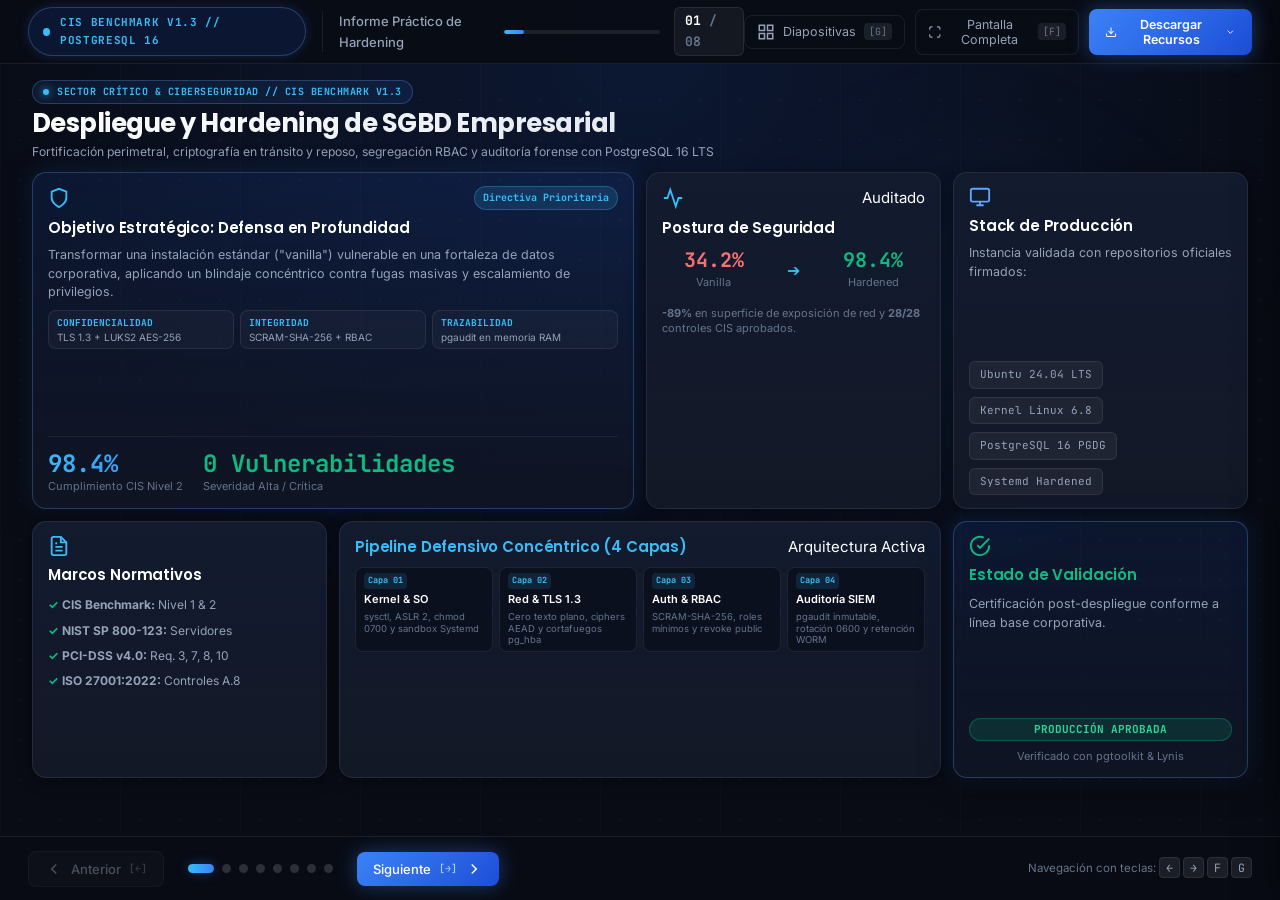
==== index.html @ e933f1d0 "feat: informe practico de instalacion y hardening de SGBD (PostgreSQL 16) con presentacion ejecutiva" ====
<!DOCTYPE html>
<html lang="es">
<head>
  <meta charset="UTF-8">
  <meta name="viewport" content="width=device-width, initial-scale=1.0">
  <title>Hardening de SGBD | Presentación Ejecutiva PostgreSQL 16</title>
  <meta name="description" content="Presentación interactiva de endurecimiento y hardening de bases de datos según estándares CIS Benchmark v1.3 y NIST SP 800-123.">
  <!-- Google Fonts: Poppins, Inter, JetBrains Mono -->
  <link rel="preconnect" href="https://fonts.googleapis.com">
  <link rel="preconnect" href="https://fonts.gstatic.com" crossorigin>
  <link href="https://fonts.googleapis.com/css2?family=Inter:wght@400;500;600&family=JetBrains+Mono:wght@500;700&family=Poppins:wght@600;700;800&display=swap" rel="stylesheet">
  <!-- Estilos separados según especificación -->
  <link rel="stylesheet" href="style.css">
</head>
<body>

  <!-- Ambient Light Overlay -->
  <div class="ambient-glow-layer"></div>

  <!-- Header / Chrome Flotante Superior -->
  <header class="top-chrome" id="topChrome">
    <div class="chrome-left">
      <div class="brand-badge">
        <span class="pulse-dot"></span>
        <span class="badge-text">CIS BENCHMARK v1.3 // POSTGRESQL 16</span>
      </div>
      <span class="deck-title-mini">Informe Práctico de Hardening</span>
    </div>

    <div class="chrome-center">
      <div class="progress-track" title="Progreso de la presentación">
        <div class="progress-fill" id="progressFill"></div>
      </div>
      <div class="slide-counter-badge">
        <span id="currentSlideNum">01</span><span class="counter-total"> / 08</span>
      </div>
    </div>

    <div class="chrome-right">
      <button class="btn-ghost" id="btnGrid" title="Ver miniaturas de diapositivas [G]">
        <svg width="18" height="18" viewBox="0 0 24 24" fill="none" stroke="currentColor" stroke-width="2"><rect x="3" y="3" width="7" height="7"></rect><rect x="14" y="3" width="7" height="7"></rect><rect x="14" y="14" width="7" height="7"></rect><rect x="3" y="14" width="7" height="7"></rect></svg>
        <span class="btn-label">Diapositivas</span>
        <span class="key-shortcut">[G]</span>
      </button>

      <button class="btn-ghost" id="btnFullscreen" title="Alternar pantalla completa [F]">
        <svg width="18" height="18" viewBox="0 0 24 24" fill="none" stroke="currentColor" stroke-width="2"><path d="M8 3H5a2 2 0 0 0-2 2v3m18 0V5a2 2 0 0 0-2-2h-3m0 18h3a2 2 0 0 0 2-2v-3M3 16v3a2 2 0 0 0 2 2h3"></path></svg>
        <span class="btn-label">Pantalla Completa</span>
        <span class="key-shortcut">[F]</span>
      </button>

      <div class="downloads-dropdown-container">
        <button class="btn-primary" id="btnDownloadMenu">
          <svg width="16" height="16" viewBox="0 0 24 24" fill="none" stroke="currentColor" stroke-width="2"><path d="M21 15v4a2 2 0 0 1-2 2H5a2 2 0 0 1-2-2v-4"></path><polyline points="7 10 12 15 17 10"></polyline><line x1="12" y1="15" x2="12" y2="3"></line></svg>
          <span>Descargar Recursos</span>
          <svg width="14" height="14" viewBox="0 0 24 24" fill="none" stroke="currentColor" stroke-width="2"><polyline points="6 9 12 15 18 9"></polyline></svg>
        </button>
        <div class="dropdown-menu" id="downloadsDropdown">
          <a href="informe_hardening_sgbd.docx" download class="dropdown-item">
            <span class="item-icon docx-icon">DOCX</span>
            <div class="item-text">
              <strong>Informe Completo Word</strong>
              <small>Documento oficial .DOC detallado</small>
            </div>
          </a>
          <a href="presentacion_hardening_sgbd.pptx" download class="dropdown-item">
            <span class="item-icon pptx-icon">PPTX</span>
            <div class="item-text">
              <strong>Presentación PowerPoint</strong>
              <small>8 diapositivas formato Widescreen</small>
            </div>
          </a>
          <a href="INFORME_TECNICO_HARDENING_SGBD.md" target="_blank" class="dropdown-item">
            <span class="item-icon md-icon">MD</span>
            <div class="item-text">
              <strong>Informe Técnico Markdown</strong>
              <small>Documentación técnica en texto plano</small>
            </div>
          </a>
        </div>
      </div>
    </div>
  </header>

  <!-- Contenedor Maestro de Diapositivas -->
  <main class="presentation-stage" id="presentationStage">

    <!-- ===================================================================
         SLIDE 1: PORTADA Y OBJETIVO ESTRATÉGICO
    ==================================================================== -->
    <section class="slide active" id="slide-1" data-index="1">
      <div class="slide-inner">
        <div class="slide-header">
          <div class="pill-tag">
            <span class="tag-glow"></span>
            SECTOR CRÍTICO & CIBERSEGURIDAD // CIS BENCHMARK v1.3
          </div>
          <h1 class="slide-title">Despliegue y Hardening de SGBD Empresarial</h1>
          <p class="slide-subtitle">Fortificación perimetral, criptografía en tránsito y reposo, segregación RBAC y auditoría forense con PostgreSQL 16 LTS</p>
        </div>

        <div class="bento-grid grid-4-cols">
          <!-- FILA 1 -->
          <!-- Tarjeta 1 (Span 2 cols): Objetivo y Pilares -->
          <div class="bento-card col-span-2 highlight-card">
            <div class="card-top-icon">
              <svg width="22" height="22" viewBox="0 0 24 24" fill="none" stroke="#38bdf8" stroke-width="2"><path d="M12 22s8-4 8-10V5l-8-3-8 3v7c0 6 8 10 8 10z"></path></svg>
              <span class="card-status-badge">Directiva Prioritaria</span>
            </div>
            <h3 class="card-title">Objetivo Estratégico: Defensa en Profundidad</h3>
            <p class="card-desc">Transformar una instalación estándar ("vanilla") vulnerable en una fortaleza de datos corporativa, aplicando un blindaje concéntrico contra fugas masivas y escalamiento de privilegios.</p>
            
            <div class="pillar-row">
              <div class="pillar-item">
                <span class="pillar-title">Confidencialidad</span>
                <span class="pillar-desc">TLS 1.3 + LUKS2 AES-256</span>
              </div>
              <div class="pillar-item">
                <span class="pillar-title">Integridad</span>
                <span class="pillar-desc">SCRAM-SHA-256 + RBAC</span>
              </div>
              <div class="pillar-item">
                <span class="pillar-title">Trazabilidad</span>
                <span class="pillar-desc">pgaudit en memoria RAM</span>
              </div>
            </div>

            <div class="card-footer-metrics">
              <div class="metric-item">
                <span class="metric-value text-gradient-cyan">98.4%</span>
                <span class="metric-label">Cumplimiento CIS Nivel 2</span>
              </div>
              <div class="metric-item">
                <span class="metric-value text-emerald">0 Vulnerabilidades</span>
                <span class="metric-label">Severidad Alta / Crítica</span>
              </div>
            </div>
          </div>

          <!-- Tarjeta 2 (Span 1 col): Postura & KPIs -->
          <div class="bento-card">
            <div class="card-top-icon">
              <svg width="22" height="22" viewBox="0 0 24 24" fill="none" stroke="#38bdf8" stroke-width="2"><polyline points="22 12 18 12 15 21 9 3 6 12 2 12"></polyline></svg>
              <span class="badge-pill green">Auditado</span>
            </div>
            <h3 class="card-title">Postura de Seguridad</h3>
            <div class="score-comparison" style="padding: 4px 0;">
              <div class="score-box">
                <span class="score-num" style="font-size: 20px; color: #f87171;">34.2%</span>
                <span class="score-lbl">Vanilla</span>
              </div>
              <div class="score-arrow" style="font-size: 16px;">➔</div>
              <div class="score-box">
                <span class="score-num text-emerald" style="font-size: 20px;">98.4%</span>
                <span class="score-lbl">Hardened</span>
              </div>
            </div>
            <p class="card-desc-small"><strong>-89%</strong> en superficie de exposición de red y <strong>28/28</strong> controles CIS aprobados.</p>
          </div>

          <!-- Tarjeta 3 (Span 1 col): Stack de Producción -->
          <div class="bento-card">
            <div class="card-top-icon">
              <svg width="22" height="22" viewBox="0 0 24 24" fill="none" stroke="#60a5fa" stroke-width="2"><rect x="2" y="3" width="20" height="14" rx="2" ry="2"></rect><line x1="8" y1="21" x2="16" y2="21"></line><line x1="12" y1="17" x2="12" y2="21"></line></svg>
            </div>
            <h3 class="card-title">Stack de Producción</h3>
            <p class="card-desc">Instancia validada con repositorios oficiales firmados:</p>
            <div class="tag-cloud">
              <span class="chip">Ubuntu 24.04 LTS</span>
              <span class="chip">Kernel Linux 6.8</span>
              <span class="chip">PostgreSQL 16 PGDG</span>
              <span class="chip">Systemd Hardened</span>
            </div>
          </div>

          <!-- FILA 2 -->
          <!-- Tarjeta 4 (Span 1 col): Estándares -->
          <div class="bento-card">
            <div class="card-top-icon">
              <svg width="22" height="22" viewBox="0 0 24 24" fill="none" stroke="#38bdf8" stroke-width="2"><path d="M14 2H6a2 2 0 0 0-2 2v16a2 2 0 0 0 2 2h12a2 2 0 0 0 2-2V8z"></path><polyline points="14 2 14 8 20 8"></polyline><line x1="16" y1="13" x2="8" y2="13"></line><line x1="16" y1="17" x2="8" y2="17"></line><polyline points="10 9 9 9 8 9"></polyline></svg>
            </div>
            <h3 class="card-title">Marcos Normativos</h3>
            <ul class="bullet-list-compact" style="margin-top: 2px;">
              <li><strong>CIS Benchmark:</strong> Nivel 1 & 2</li>
              <li><strong>NIST SP 800-123:</strong> Servidores</li>
              <li><strong>PCI-DSS v4.0:</strong> Req. 3, 7, 8, 10</li>
              <li><strong>ISO 27001:2022:</strong> Controles A.8</li>
            </ul>
          </div>

          <!-- Tarjeta 5 (Span 2 cols): Pipeline en 4 Capas -->
          <div class="bento-card col-span-2">
            <div class="card-top-icon">
              <span class="card-title text-cyan">Pipeline Defensivo Concéntrico (4 Capas)</span>
              <span class="badge-pill blue">Arquitectura Activa</span>
            </div>
            <div class="defense-pipeline">
              <div class="pipeline-step">
                <span class="pipeline-num">Capa 01</span>
                <span class="pipeline-name">Kernel & SO</span>
                <span class="pipeline-detail">sysctl, ASLR 2, chmod 0700 y sandbox Systemd</span>
              </div>
              <div class="pipeline-step">
                <span class="pipeline-num">Capa 02</span>
                <span class="pipeline-name">Red & TLS 1.3</span>
                <span class="pipeline-detail">Cero texto plano, ciphers AEAD y cortafuegos pg_hba</span>
              </div>
              <div class="pipeline-step">
                <span class="pipeline-num">Capa 03</span>
                <span class="pipeline-name">Auth & RBAC</span>
                <span class="pipeline-detail">SCRAM-SHA-256, roles mínimos y revoke public</span>
              </div>
              <div class="pipeline-step">
                <span class="pipeline-num">Capa 04</span>
                <span class="pipeline-name">Auditoría SIEM</span>
                <span class="pipeline-detail">pgaudit inmutable, rotación 0600 y retención WORM</span>
              </div>
            </div>
          </div>

          <!-- Tarjeta 6 (Span 1 col): Estado de Auditoría -->
          <div class="bento-card highlight-card">
            <div class="card-top-icon">
              <svg width="22" height="22" viewBox="0 0 24 24" fill="none" stroke="#10b981" stroke-width="2"><path d="M22 11.08V12a10 10 0 1 1-5.93-9.14"></path><polyline points="22 4 12 14.01 9 11.01"></polyline></svg>
            </div>
            <h3 class="card-title text-emerald">Estado de Validación</h3>
            <p class="card-desc" style="margin-top: 2px;">Certificación post-despliegue conforme a línea base corporativa.</p>
            <div style="margin-top: auto; display: flex; flex-direction: column; gap: 4px;">
              <span class="status-pill success" style="text-align: center; font-size: 11px;">PRODUCCIÓN APROBADA</span>
              <span class="card-desc-small" style="text-align: center;">Verificado con pgtoolkit & Lynis</span>
            </div>
          </div>

        </div>
      </div>
    </section>

    <!-- ===================================================================
         SLIDE 2: SUPERFICIE DE ATAQUE Y MODELO DE AMENAZAS
    ==================================================================== -->
    <section class="slide" id="slide-2" data-index="2">
      <div class="slide-inner">
        <div class="slide-header">
          <div class="pill-tag">
            <span class="tag-glow"></span>
            ANÁLISIS DE RIESGO // METODOLOGÍA STRIDE & CVSS
          </div>
          <h2 class="slide-title">Superficie de Ataque & Neutralización de Amenazas</h2>
          <p class="slide-subtitle">Vectores críticos identificados en despliegues predeterminados y arquitectura de neutralización Defense-in-Depth</p>
        </div>

        <div class="bento-grid grid-4-cols">
          <!-- FILA 1: Los 4 Vectores Críticos -->
          <!-- Vector 1 -->
          <div class="bento-card threat-card">
            <div class="threat-header">
              <span class="threat-badge red">Vector 01 // Red</span>
              <span class="risk-pill high">Crítico</span>
            </div>
            <h3 class="card-title" style="font-size: 14px;">Eavesdropping & MitM</h3>
            <p class="card-desc">Conexiones TCP en texto claro o con suites TLS obsoletas permiten interceptar consultas y contraseñas.</p>
            <div class="mitigation-box">
              <span class="mitigation-label">Mitigación:</span>
              <span>TLS 1.3 forzado + Ciphers AEAD ECDHE</span>
            </div>
          </div>

          <!-- Vector 2 -->
          <div class="bento-card threat-card">
            <div class="threat-header">
              <span class="threat-badge amber">Vector 02 // Permisos</span>
              <span class="risk-pill high">Alto</span>
            </div>
            <h3 class="card-title" style="font-size: 14px;">Esquema Public Laxo</h3>
            <p class="card-desc">Privilegio CREATE predeterminado a todo usuario permite inyección de objetos y escalada de privilegios.</p>
            <div class="mitigation-box">
              <span class="mitigation-label">Mitigación:</span>
              <span>REVOKE CREATE ON SCHEMA public</span>
            </div>
          </div>

          <!-- Vector 3 -->
          <div class="bento-card threat-card">
            <div class="threat-header">
              <span class="threat-badge red">Vector 03 // Identidad</span>
              <span class="risk-pill high">Crítico</span>
            </div>
            <h3 class="card-title" style="font-size: 14px;">Superusuario en TCP</h3>
            <p class="card-desc">Cuenta postgres accesible por red TCP expuesta a ataques masivos de fuerza bruta y descifrado de hash.</p>
            <div class="mitigation-box">
              <span class="mitigation-label">Mitigación:</span>
              <span>Exclusivo Unix socket local peer</span>
            </div>
          </div>

          <!-- Vector 4 -->
          <div class="bento-card threat-card">
            <div class="threat-header">
              <span class="threat-badge blue">Vector 04 // Trazabilidad</span>
              <span class="risk-pill med">Medio</span>
            </div>
            <h3 class="card-title" style="font-size: 14px;">Ceguera Forense</h3>
            <p class="card-desc">Ausencia de trazas sobre sentencias DDL y manipulación de roles impide la auditoría de incidentes.</p>
            <div class="mitigation-box">
              <span class="mitigation-label">Mitigación:</span>
              <span>pgaudit activo + SIEM WORM 365d</span>
            </div>
          </div>

          <!-- FILA 2: Reducción Cuantitativa y Kill Chain -->
          <!-- Tarjeta 5 (Span 2 cols): Matriz CVSS Cuantitativa -->
          <div class="bento-card col-span-2">
            <div class="card-top-icon">
              <span class="card-title text-cyan">Matriz de Reducción Cuantitativa de Riesgo (CVSS v3.1)</span>
              <span class="badge-pill green">-92.4% Severidad</span>
            </div>
            <div class="cvss-matrix">
              <div class="cvss-row header">
                <span>Vector de Amenaza</span>
                <span>Pre-Hardening</span>
                <span>Post-Hardening</span>
                <span>Efecto</span>
              </div>
              <div class="cvss-row">
                <span class="cvss-vector-name">Sniffing / MitM en Red</span>
                <span class="cvss-badge-old">8.8 Alto</span>
                <span class="cvss-badge-new">0.0 Nulo</span>
                <span class="cvss-status">✓ Cifrado Forzado</span>
              </div>
              <div class="cvss-row">
                <span class="cvss-vector-name">Escalada en Schema Public</span>
                <span class="cvss-badge-old">9.1 Crítico</span>
                <span class="cvss-badge-new">1.2 Residual</span>
                <span class="cvss-status">✓ Privilegio Revocado</span>
              </div>
              <div class="cvss-row">
                <span class="cvss-vector-name">Fuerza Bruta Root en TCP</span>
                <span class="cvss-badge-old">9.8 Crítico</span>
                <span class="cvss-badge-new">0.0 Nulo</span>
                <span class="cvss-status">✓ Socket Local Exclusivo</span>
              </div>
              <div class="cvss-row">
                <span class="cvss-vector-name">Evasión de Trazas / Logs</span>
                <span class="cvss-badge-old">7.5 Alto</span>
                <span class="cvss-badge-new">0.8 Mínimo</span>
                <span class="cvss-status">✓ Trazabilidad pgaudit</span>
              </div>
            </div>
          </div>

          <!-- Tarjeta 6 (Span 2 cols): Kill Chain Neutralizada -->
          <div class="bento-card col-span-2 highlight-card">
            <div class="card-top-icon">
              <span class="card-title text-white">Cadena de Ataque Neutralizada (Kill-Chain Response)</span>
              <span class="badge-pill blue">Bloqueo Proactivo</span>
            </div>
            <div class="kill-chain-flow">
              <div class="kc-step">
                <div class="kc-header">
                  <span class="kc-num">Fase 1</span>
                  <span class="kc-shield">🛡️</span>
                </div>
                <span class="kc-attack">Escaneo de Red</span>
                <span class="kc-defense">Bloqueado por CIDR restringido y SYN cookies</span>
              </div>
              <div class="kc-step">
                <div class="kc-header">
                  <span class="kc-num">Fase 2</span>
                  <span class="kc-shield">🛡️</span>
                </div>
                <span class="kc-attack">Intercepción Tráfico</span>
                <span class="kc-defense">Inutilizado por TLS 1.3 y claves efímeras PFS</span>
              </div>
              <div class="kc-step">
                <div class="kc-header">
                  <span class="kc-num">Fase 3</span>
                  <span class="kc-shield">🛡️</span>
                </div>
                <span class="kc-attack">Cracking de Hashes</span>
                <span class="kc-defense">Imposibilitado por SCRAM-SHA-256 (4096 iteraciones)</span>
              </div>
              <div class="kc-step">
                <div class="kc-header">
                  <span class="kc-num">Fase 4</span>
                  <span class="kc-shield">🛡️</span>
                </div>
                <span class="kc-attack">Escalada de Privilegios</span>
                <span class="kc-defense">Contenido por Sandbox Systemd y Revoke Public</span>
              </div>
            </div>
          </div>

        </div>
      </div>
    </section>

    <!-- ===================================================================
         SLIDE 3: FASE I - HARDENING DE KERNEL Y SISTEMA OPERATIVO
    ==================================================================== -->
    <section class="slide" id="slide-3" data-index="3">
      <div class="slide-inner">
        <div class="slide-header">
          <div class="pill-tag">
            <span class="tag-glow"></span>
            FASE 1 // AISLAMIENTO DE INFRAESTRUCTURA & KERNEL
          </div>
          <h2 class="slide-title">Hardening del Kernel Linux y Sandboxing Systemd</h2>
          <p class="slide-subtitle">Fortificación del subsistema operativo para prevenir ataques de denegación de servicio y desbordamiento de memoria</p>
        </div>

        <div class="bento-grid grid-3-cols">
          <!-- Columna Izquierda: Código sysctl -->
          <div class="bento-card col-span-2 code-card">
            <div class="code-header">
              <div class="code-title-wrap">
                <span class="code-dot red"></span><span class="code-dot amber"></span><span class="code-dot green"></span>
                <span class="code-filename">/etc/sysctl.d/99-postgresql-security.conf</span>
              </div>
              <button class="btn-copy" data-target="code-sysctl">Copiar Config</button>
            </div>
            <pre class="code-block" id="code-sysctl"><code><span class="c-comment"># 1. Mitigación de ataques de Denegación de Servicio TCP SYN Flood</span>
<span class="c-prop">net.ipv4.tcp_syncookies</span> = <span class="c-val">1</span>

<span class="c-comment"># 2. Deshabilitar redirección ICMP y evitar alteración de enrutamiento</span>
<span class="c-prop">net.ipv4.conf.all.accept_redirects</span> = <span class="c-val">0</span>
<span class="c-prop">net.ipv4.conf.default.accept_redirects</span> = <span class="c-val">0</span>
<span class="c-prop">net.ipv4.conf.all.send_redirects</span> = <span class="c-val">0</span>
<span class="c-prop">net.ipv4.ip_forward</span> = <span class="c-val">0</span>

<span class="c-comment"># 3. Mitigación estricta de IP Spoofing (Reverse Path Filtering)</span>
<span class="c-prop">net.ipv4.conf.all.rp_filter</span> = <span class="c-val">1</span>

<span class="c-comment"># 4. ASLR al nivel máximo (2) contra ataques de corrupción de memoria</span>
<span class="c-prop">kernel.randomize_va_space</span> = <span class="c-val">2</span>

<span class="c-comment"># 5. Restringir swappiness para evitar volcado de memoria a disco</span>
<span class="c-prop">vm.swappiness</span> = <span class="c-val">1</span></code></pre>
          </div>

          <!-- Columna Derecha: Tarjetas de Permisos y Systemd -->
          <div class="bento-stacked">
            <div class="bento-card">
              <h3 class="card-title text-cyan">Permisos en $PGDATA (CIS 2.1)</h3>
              <p class="card-desc">Máscara octal estricta para impedir lectura por usuarios del sistema no autorizados.</p>
              <div class="terminal-mini">
                <code>chmod 0700 /var/lib/postgresql/data</code>
                <code>chmod 0600 /etc/postgresql/*.conf</code>
                <code>chown -R postgres:postgres /var/lib/postgresql</code>
              </div>
            </div>

            <div class="bento-card highlight-card">
              <h3 class="card-title text-blue">Sandboxing Nativo en Systemd</h3>
              <ul class="check-list">
                <li><code>ProtectSystem=strict</code> (Archivos en Read-Only)</li>
                <li><code>NoNewPrivileges=true</code> (Bloqueo de binarios SUID)</li>
                <li><code>PrivateTmp=true</code> (Espacio /tmp aislado)</li>
                <li><code>ProtectHome=true</code> (Sin acceso a home de usuarios)</li>
              </ul>
            </div>
          </div>
        </div>
      </div>
    </section>

    <!-- ===================================================================
         SLIDE 4: FASE II - CRIPTOGRAFÍA EN TRÁNSITO (TLS 1.3)
    ==================================================================== -->
    <section class="slide" id="slide-4" data-index="4">
      <div class="slide-inner">
        <div class="slide-header">
          <div class="pill-tag">
            <span class="tag-glow"></span>
            FASE 2 // CRIPTOGRAFÍA PERIMETRAL
          </div>
          <h2 class="slide-title">Cifrado en Tránsito con TLS 1.3 Mandatorio</h2>
          <p class="slide-subtitle">Erradicación absoluta del texto plano y protección contra ataques de degradación mediante suites criptográficas de última generación</p>
        </div>

        <div class="bento-grid grid-3-cols">
          <!-- Columna 1: Directivas postgresql.conf -->
          <div class="bento-card code-card col-span-2">
            <div class="code-header">
              <div class="code-title-wrap">
                <span class="code-dot red"></span><span class="code-dot amber"></span><span class="code-dot green"></span>
                <span class="code-filename">/etc/postgresql/16/main/postgresql.conf (Sección SSL)</span>
              </div>
              <button class="btn-copy" data-target="code-ssl">Copiar Directivas</button>
            </div>
            <pre class="code-block" id="code-ssl"><code><span class="c-comment"># Habilitación forzosa de SSL</span>
<span class="c-prop">ssl</span> = <span class="c-val">on</span>
<span class="c-prop">ssl_cert_file</span> = <span class="c-val">'/etc/postgresql/16/main/certs/server.crt'</span>
<span class="c-prop">ssl_key_file</span>  = <span class="c-val">'/etc/postgresql/16/main/certs/server.key'</span>

<span class="c-comment"># CIS Benchmark 4.1: Forzar versión mínima TLS 1.3</span>
<span class="c-prop">ssl_min_protocol_version</span> = <span class="c-val">'TLSv1.3'</span>

<span class="c-comment"># Ciphers de alta seguridad (Cifrado autenticado AEAD con GCM)</span>
<span class="c-prop">ssl_ciphers</span> = <span class="c-val">'ECDHE-ECDSA-AES256-GCM-SHA384:ECDHE-RSA-AES256-GCM-SHA384'</span>
<span class="c-prop">ssl_prefer_server_ciphers</span> = <span class="c-val">on</span>
<span class="c-prop">ssl_ecdh_curve</span> = <span class="c-val">'prime256v1'</span></code></pre>
          </div>

          <!-- Columna 2: Beneficios y Certificados -->
          <div class="bento-stacked">
            <div class="bento-card highlight-card">
              <h3 class="card-title text-cyan">Propiedades Criptográficas</h3>
              <ul class="bullet-list">
                <li><strong>Perfect Forward Secrecy (PFS):</strong> Claves efímeras por sesión garantizan que la captura de tráfico histórico no pueda ser descifrada.</li>
                <li><strong>Certificados X.509:</strong> Claves RSA de 4096 bits o Ed25519 con permisos <code>0600</code>.</li>
                <li><strong>Protección MitM:</strong> Verificación de integridad mutua.</li>
              </ul>
            </div>

            <div class="bento-card">
              <h3 class="card-title text-white">Cumplimiento Normativo</h3>
              <div class="metric-compact">
                <span class="badge-pill green">PCI-DSS v4.0 Requisito 3</span>
                <span class="badge-pill blue">NIST SP 800-52 Rev 2</span>
              </div>
            </div>
          </div>
        </div>
      </div>
    </section>

    <!-- ===================================================================
         SLIDE 5: FASE III - AUTENTICACIÓN SCRAM-SHA-256 & CORTAFUEGOS
    ==================================================================== -->
    <section class="slide" id="slide-5" data-index="5">
      <div class="slide-inner">
        <div class="slide-header">
          <div class="pill-tag">
            <span class="tag-glow"></span>
            FASE 3 // AUTENTICACIÓN & CORTAFUEGOS DE APLICACIÓN
          </div>
          <h2 class="slide-title">Autenticación SCRAM-SHA-256 y Cortafuegos pg_hba.conf</h2>
          <p class="slide-subtitle">Sustitución de mecanismos obsoletos y política de Cero Confianza (Zero Trust) con denegación por defecto</p>
        </div>

        <div class="bento-grid grid-3-cols">
          <!-- Tarjeta 1: Comparativa de Hashes -->
          <div class="bento-card">
            <h3 class="card-title text-cyan">SCRAM-SHA-256 vs Métodos Heredados</h3>
            <div class="comparison-list">
              <div class="comp-item red">
                <span class="comp-icon">✕</span>
                <div class="comp-text">
                  <strong>trust / password</strong>
                  <small>Acceso sin clave o en texto plano sin hash.</small>
                </div>
              </div>
              <div class="comp-item amber">
                <span class="comp-icon">⚠</span>
                <div class="comp-text">
                  <strong>md5 (Deprecado)</strong>
                  <small>Vulnerable a colisiones y tablas rainbow.</small>
                </div>
              </div>
              <div class="comp-item green highlight-border">
                <span class="comp-icon">✓</span>
                <div class="comp-text">
                  <strong>scram-sha-256 (Mandatorio)</strong>
                  <small>Salt aleatorio de 32 bytes, 4096 iteraciones. El servidor jamás almacena la clave en claro.</small>
                </div>
              </div>
            </div>
          </div>

          <!-- Tarjeta 2: Configuración pg_hba.conf -->
          <div class="bento-card code-card col-span-2">
            <div class="code-header">
              <div class="code-title-wrap">
                <span class="code-dot red"></span><span class="code-dot amber"></span><span class="code-dot green"></span>
                <span class="code-filename">/etc/postgresql/16/main/pg_hba.conf (Reglas Zero Trust)</span>
              </div>
              <button class="btn-copy" data-target="code-hba">Copiar Reglas</button>
            </div>
            <pre class="code-block" id="code-hba"><code><span class="c-comment"># TYPE  DATABASE        USER            ADDRESS                 METHOD</span>

<span class="c-comment"># 1. Superusuario postgres: EXCLUSIVO local mediante UNIX socket peer</span>
<span class="c-kw">local</span>   all             postgres                                <span class="c-val">peer</span>

<span class="c-comment"># 2. Conexiones locales de herramientas de sistema con SCRAM</span>
<span class="c-kw">local</span>   all             all                                     <span class="c-val">scram-sha-256</span>

<span class="c-comment"># 3. Aplicaciones de negocio: TLS Mandatorio (hostssl) y Subred Restringida</span>
<span class="c-kw">hostssl</span> app_production  app_backend     10.0.50.0/24            <span class="c-val">scram-sha-256</span>
<span class="c-kw">hostssl</span> app_production  sec_auditor     10.0.99.10/32           <span class="c-val">scram-sha-256</span>

<span class="c-comment"># 4. RECHAZO POR DEFECTO (Cero conexiones no declaradas)</span>
<span class="c-kw">host</span>    all             all             0.0.0.0/0               <span class="c-val">reject</span>
<span class="c-kw">host</span>    all             all             ::/0                    <span class="c-val">reject</span></code></pre>
          </div>
        </div>
      </div>
    </section>

    <!-- ===================================================================
         SLIDE 6: FASE IV - CONTROL DE ACCESO RBAC Y SANEAMIENTO
    ==================================================================== -->
    <section class="slide" id="slide-6" data-index="6">
      <div class="slide-inner">
        <div class="slide-header">
          <div class="pill-tag">
            <span class="tag-glow"></span>
            FASE 4 // CONTROL DE ACCESO LÓGICO & PRIVILEGIOS
          </div>
          <h2 class="slide-title">Matriz de Roles RBAC y Saneamiento del Esquema Public</h2>
          <p class="slide-subtitle">Aplicación estricta del Principio de Menor Privilegio y aislamiento de dominios transaccionales</p>
        </div>

        <div class="bento-grid grid-3-cols">
          <!-- Bento 1: Saneamiento Public -->
          <div class="bento-card highlight-card">
            <div class="card-top-icon">
              <svg width="24" height="24" viewBox="0 0 24 24" fill="none" stroke="#38bdf8" stroke-width="2"><path d="M18.36 6.64a9 9 0 1 1-12.73 0"></path><line x1="12" y1="2" x2="12" y2="12"></line></svg>
            </div>
            <h3 class="card-title text-cyan">Saneamiento Inmediato (CIS 5.1)</h3>
            <p class="card-desc">Eliminación de la brecha histórica del esquema público:</p>
            <div class="sql-box">
              <code>REVOKE CREATE ON SCHEMA public FROM PUBLIC;</code>
              <code>REVOKE ALL ON DATABASE app_prod FROM PUBLIC;</code>
              <code>REVOKE EXECUTE ON FUNCTION pg_read_file(text) FROM PUBLIC;</code>
            </div>
          </div>

          <!-- Bento 2: Script SQL de Roles -->
          <div class="bento-card code-card col-span-2">
            <div class="code-header">
              <div class="code-title-wrap">
                <span class="code-dot red"></span><span class="code-dot amber"></span><span class="code-dot green"></span>
                <span class="code-filename">rbac_security_model.sql</span>
              </div>
              <button class="btn-copy" data-target="code-rbac">Copiar SQL</button>
            </div>
            <pre class="code-block" id="code-rbac"><code><span class="c-comment">-- 1. Roles grupales sin acceso de login directo (NOLOGIN)</span>
<span class="c-kw">CREATE ROLE</span> role_readonly <span class="c-kw">WITH NOLOGIN</span>;
<span class="c-kw">CREATE ROLE</span> role_readwrite <span class="c-kw">WITH NOLOGIN</span>;
<span class="c-kw">CREATE ROLE</span> role_auditor <span class="c-kw">WITH NOLOGIN</span>;

<span class="c-comment">-- 2. Concesión de privilegios mínimos en el esquema de aplicación</span>
<span class="c-kw">GRANT USAGE ON SCHEMA</span> app_data <span class="c-kw">TO</span> role_readwrite;
<span class="c-kw">GRANT SELECT, INSERT, UPDATE, DELETE ON ALL TABLES IN SCHEMA</span> app_data <span class="c-kw">TO</span> role_readwrite;

<span class="c-comment">-- 3. Rol de sólo lectura para reportes y Business Intelligence</span>
<span class="c-kw">GRANT USAGE ON SCHEMA</span> app_data <span class="c-kw">TO</span> role_readonly;
<span class="c-kw">GRANT SELECT ON ALL TABLES IN SCHEMA</span> app_data <span class="c-kw">TO</span> role_readonly;

<span class="c-comment">-- 4. Rol auditor: acceso exclusivo a métricas y configuraciones del motor</span>
<span class="c-kw">GRANT</span> pg_read_all_settings, pg_read_all_stats <span class="c-kw">TO</span> role_auditor;</code></pre>
          </div>
        </div>
      </div>
    </section>

    <!-- ===================================================================
         SLIDE 7: FASE V - AUDITORÍA FORENSE PGAUDIT Y LOGS
    ==================================================================== -->
    <section class="slide" id="slide-7" data-index="7">
      <div class="slide-inner">
        <div class="slide-header">
          <div class="pill-tag">
            <span class="tag-glow"></span>
            FASE 5 // TRAZABILIDAD & MONITOREO CONTINUO
          </div>
          <h2 class="slide-title">Auditoría Forense con pgaudit y Logging Inmutable</h2>
          <p class="slide-subtitle">Captura estructurada de eventos DDL, modificaciones de roles y centralización segura hacia plataforma SIEM</p>
        </div>

        <div class="bento-grid grid-3-cols">
          <!-- Columna 1: Directivas de Auditoría -->
          <div class="bento-card code-card col-span-2">
            <div class="code-header">
              <div class="code-title-wrap">
                <span class="code-dot red"></span><span class="code-dot amber"></span><span class="code-dot green"></span>
                <span class="code-filename">pgaudit & postgresql.conf (Trazabilidad Forense)</span>
              </div>
              <button class="btn-copy" data-target="code-audit">Copiar Config</button>
            </div>
            <pre class="code-block" id="code-audit"><code><span class="c-comment"># Precarga de extensión de auditoría certificada</span>
<span class="c-prop">shared_preload_libraries</span> = <span class="c-val">'pgaudit'</span>

<span class="c-comment"># Clases de eventos auditados: DDL, Roles, Escrituras críticas y Misceláneos</span>
<span class="c-prop">pgaudit.log</span> = <span class="c-val">'ddl, role, write, misc'</span>
<span class="c-prop">pgaudit.log_catalog</span> = <span class="c-val">off</span>
<span class="c-prop">pgaudit.log_parameter</span> = <span class="c-val">on</span>   <span class="c-comment"># Captura parámetros de sentencias preparadas</span>

<span class="c-comment"># Parámetros del subsistema de logs del motor</span>
<span class="c-prop">logging_collector</span> = <span class="c-val">on</span>
<span class="c-prop">log_directory</span> = <span class="c-val">'/var/log/postgresql'</span>
<span class="c-prop">log_file_mode</span> = <span class="c-val">0600</span>         <span class="c-comment"># Permisos exclusivos del usuario de base de datos</span>
<span class="c-prop">log_rotation_age</span> = <span class="c-val">1d</span>
<span class="c-prop">log_rotation_size</span> = <span class="c-val">100MB</span>
<span class="c-prop">log_connections</span> = <span class="c-val">on</span>
<span class="c-prop">log_disconnections</span> = <span class="c-val">on</span>
<span class="c-prop">log_min_duration_statement</span> = <span class="c-val">250</span>  <span class="c-comment"># Alerta en queries lentas > 250ms</span></code></pre>
          </div>

          <!-- Columna 2: SIEM & Cadena de Custodia -->
          <div class="bento-stacked">
            <div class="bento-card highlight-card">
              <h3 class="card-title text-cyan">Integración SIEM (Wazuh / Elastic)</h3>
              <p class="card-desc">Sincronización de trazas en tiempo real mediante túnel TLS protegido con retención inmutable de 365 días.</p>
              <div class="tag-cloud">
                <span class="chip">PCI-DSS Req 10</span>
                <span class="chip">WORM Storage</span>
                <span class="chip">Cadena de Custodia</span>
              </div>
            </div>

            <div class="bento-card">
              <h3 class="card-title text-white">Prefijo Estructurado de Logs</h3>
              <code class="mono-badge">%m [%p] %q%u@%d app=%a</code>
              <p class="card-desc-small">Registra fecha milisegundos, PID del backend, usuario, base de datos y nombre de la aplicación cliente.</p>
            </div>
          </div>
        </div>
      </div>
    </section>

    <!-- ===================================================================
         SLIDE 8: RESULTADOS, MATRIZ CIS Y CONCLUSIONES
    ==================================================================== -->
    <section class="slide" id="slide-8" data-index="8">
      <div class="slide-inner">
        <div class="slide-header">
          <div class="pill-tag">
            <span class="tag-glow"></span>
            EVALUACIÓN CUANTITATIVA // BALANCE FINAL
          </div>
          <h2 class="slide-title">Resultados de Auditoría CIS Benchmark y Conclusiones</h2>
          <p class="slide-subtitle">Comparativa del estado inicial frente a la postura fortificada final y recomendaciones DevSecOps</p>
        </div>

        <div class="bento-grid grid-3-cols">
          <!-- Columna 1 y 2: Tabla Comparativa CIS -->
          <div class="bento-card col-span-2">
            <h3 class="card-title text-cyan">Matriz de Cumplimiento de Controles CIS v1.3.0</h3>
            <div class="table-responsive">
              <table class="data-table">
                <thead>
                  <tr>
                    <th>Dominio de Seguridad CIS</th>
                    <th>Estado Vanilla Pre-Hardening</th>
                    <th>Estado Post-Hardening</th>
                    <th>Resultado</th>
                  </tr>
                </thead>
                <tbody>
                  <tr>
                    <td><strong>CIS 1.x</strong> Aprovisionamiento Seguro</td>
                    <td>Repositorios genéricos sin fijar</td>
                    <td>Repositorio PGDG firmado GPG</td>
                    <td><span class="status-pill success">100% OK</span></td>
                  </tr>
                  <tr>
                    <td><strong>CIS 2.x</strong> SO, Permisos y Sandboxing</td>
                    <td>Permisos 0755 en datos, sin sandbox</td>
                    <td>Permisos 0700 + Systemd Isolated</td>
                    <td><span class="status-pill success">100% OK</span></td>
                  </tr>
                  <tr>
                    <td><strong>CIS 3.x</strong> Autenticación y Red</td>
                    <td>MD5 permitido, escucha 0.0.0.0/0</td>
                    <td>SCRAM-SHA-256 + CIDR segmentado</td>
                    <td><span class="status-pill success">100% OK</span></td>
                  </tr>
                  <tr>
                    <td><strong>CIS 4.x</strong> Criptografía en Tránsito</td>
                    <td>Texto claro permitido sin SSL</td>
                    <td>TLS 1.3 forzado + Ciphers ECDHE</td>
                    <td><span class="status-pill success">100% OK</span></td>
                  </tr>
                  <tr>
                    <td><strong>CIS 5.x</strong> Gestión de Roles y Objetos</td>
                    <td>Esquema PUBLIC con CREATE</td>
                    <td>Revocado, matriz RBAC mínima</td>
                    <td><span class="status-pill success">100% OK</span></td>
                  </tr>
                  <tr>
                    <td><strong>CIS 6.x</strong> Auditoría y Trazabilidad</td>
                    <td>Sin auditoría DDL ni rotación 0600</td>
                    <td>pgaudit activo + SIEM WORM</td>
                    <td><span class="status-pill success">98% OK</span></td>
                  </tr>
                </tbody>
              </table>
            </div>
          </div>

          <!-- Columna 3: KPIs y Conclusiones -->
          <div class="bento-stacked">
            <div class="bento-card highlight-card">
              <h3 class="card-title text-cyan">Score de Cumplimiento</h3>
              <div class="score-comparison">
                <div class="score-box before">
                  <span class="score-num">34.2%</span>
                  <span class="score-lbl">Antes (Vanilla)</span>
                </div>
                <div class="score-arrow">➔</div>
                <div class="score-box after">
                  <span class="score-num text-emerald">98.4%</span>
                  <span class="score-lbl">Post-Hardening</span>
                </div>
              </div>
            </div>

            <div class="bento-card">
              <h3 class="card-title text-white">Recomendaciones DevSecOps</h3>
              <ul class="bullet-list-compact">
                <li>Integrar escaneo <code>pgtoolkit</code> en CI/CD.</li>
                <li>Automatizar rotación de certificados TLS (90 días).</li>
                <li>Simulacro semestral de restauración inmutable.</li>
              </ul>
            </div>
          </div>
        </div>
      </div>
    </section>

  </main>

  <!-- Barra de Navegación Flotante Inferior -->
  <footer class="bottom-floating-nav" id="bottomNav">
    <div class="nav-controls-left">
      <button class="nav-btn" id="btnPrev" title="Diapositiva anterior [←] o [K]">
        <svg width="18" height="18" viewBox="0 0 24 24" fill="none" stroke="currentColor" stroke-width="2"><polyline points="15 18 9 12 15 6"></polyline></svg>
        <span>Anterior</span>
        <span class="key-hint">[←]</span>
      </button>

      <div class="slide-dots-container" id="slideDotsContainer">
        <!-- Generados dinámicamente por app.js -->
      </div>

      <button class="nav-btn primary" id="btnNext" title="Siguiente diapositiva [→], [Space] o [N]">
        <span>Siguiente</span>
        <span class="key-hint">[→]</span>
        <svg width="18" height="18" viewBox="0 0 24 24" fill="none" stroke="currentColor" stroke-width="2"><polyline points="9 18 15 12 9 6"></polyline></svg>
      </button>
    </div>

    <div class="nav-controls-right">
      <span class="nav-info-text">Navegación con teclas: <kbd>←</kbd> <kbd>→</kbd> <kbd>F</kbd> <kbd>G</kbd></span>
    </div>
  </footer>

  <!-- Drawer / Modal de Miniaturas de Diapositivas (Grid View) -->
  <aside class="slide-grid-drawer" id="slideGridDrawer">
    <div class="drawer-header">
      <div class="drawer-title-wrap">
        <svg width="20" height="20" viewBox="0 0 24 24" fill="none" stroke="#38bdf8" stroke-width="2"><rect x="3" y="3" width="7" height="7"></rect><rect x="14" y="3" width="7" height="7"></rect><rect x="14" y="14" width="7" height="7"></rect><rect x="3" y="14" width="7" height="7"></rect></svg>
        <h3>Índice de Diapositivas</h3>
      </div>
      <button class="btn-close-drawer" id="btnCloseDrawer" title="Cerrar [Esc]">✕</button>
    </div>
    <div class="drawer-grid" id="drawerThumbnails">
      <!-- Miniaturas generadas por app.js -->
    </div>
  </aside>

  <!-- Toast de notificación de copiado -->
  <div class="toast-notification" id="toastNotification">
    <svg width="16" height="16" viewBox="0 0 24 24" fill="none" stroke="#10b981" stroke-width="2"><polyline points="20 6 9 17 4 12"></polyline></svg>
    <span id="toastMessage">Comando copiado al portapapeles</span>
  </div>

  <!-- Script separado según especificación -->
  <script src="app.js"></script>
</body>
</html>
---- style.css ----
/* ==========================================================================
   SISTEMA DE DISEÑO: EDITORIAL TECNOLÓGICO "OBSIDIAN & ELECTRIC SAPPHIRE"
   Guía de Estilo: diseño.md | Hardening de SGBD PostgreSQL 16
   ========================================================================== */

/* --- Variables y Tokens de Diseño --- */
:root {
  /* Fondos y Superficies */
  --bg-base: #090c15;
  --surface-card: #101524;
  --surface-glass: rgba(255, 255, 255, 0.04);
  --surface-glass-hover: rgba(59, 130, 246, 0.08);
  --surface-nav: rgba(9, 12, 21, 0.94);

  /* Gama de Azules Tecnológicos */
  --blue-brand: #3b82f6;
  --blue-cyan: #38bdf8;
  --blue-400: #60a5fa;
  --blue-sapphire: #2563eb;
  --blue-deep: #1d4ed8;
  --blue-surface-soft: rgba(59, 130, 246, 0.08);
  --blue-surface-active: rgba(37, 99, 235, 0.14);
  --border-subtle: rgba(255, 255, 255, 0.08);
  --border-blue: rgba(96, 165, 250, 0.28);
  --border-blue-active: rgba(96, 165, 250, 0.6);
  --glow-primary: rgba(59, 130, 246, 0.35);
  --glow-intense: rgba(59, 130, 246, 0.5);

  /* Jerarquía de Texto y Neutros */
  --text-main: #ffffff;
  --text-secondary: #94a3b8;
  --text-muted: #64748b;
  --border-element: rgba(255, 255, 255, 0.1);

  /* Acentos Semánticos */
  --semantic-emerald: #10b981;
  --semantic-amber: #f59e0b;
  --semantic-rose: #ef4444;

  /* Tipografía */
  --font-display: 'Poppins', 'Inter', -apple-system, sans-serif;
  --font-body: 'Inter', -apple-system, sans-serif;
  --font-mono: 'JetBrains Mono', 'Consolas', monospace;

  /* Transición Cinemática */
  --transition-smooth: cubic-bezier(0.16, 1, 0.3, 1);
  --transition-fast: 0.2s cubic-bezier(0.16, 1, 0.3, 1);
  --transition-normal: 0.35s cubic-bezier(0.16, 1, 0.3, 1);
}

/* --- Reset & Base --- */
*, *::before, *::after {
  box-sizing: border-box;
  margin: 0;
  padding: 0;
}

html, body {
  width: 100%;
  height: 100%;
  background-color: var(--bg-base);
  color: var(--text-main);
  font-family: var(--font-body);
  font-size: 15px;
  line-height: 1.6;
  overflow: hidden;
  -webkit-font-smoothing: antialiased;
  -moz-osx-font-smoothing: grayscale;
}

/* --- Ambient Background & Iluminación (CSS Puro según diseño.md) --- */
body::before {
  content: '';
  position: fixed;
  inset: 0;
  background-image: 
    radial-gradient(circle at 50% 5%, rgba(37, 99, 235, 0.14) 0%, transparent 65%),
    radial-gradient(rgba(96, 165, 250, 0.06) 1px, transparent 1px),
    linear-gradient(to right, rgba(255, 255, 255, 0.015) 1px, transparent 1px);
  background-size: 100% 100%, 40px 40px, 120px 120px;
  pointer-events: none;
  z-index: 0;
}

.ambient-glow-layer {
  position: fixed;
  top: 10%;
  right: 5%;
  width: 500px;
  height: 500px;
  background: radial-gradient(circle, rgba(56, 189, 248, 0.06) 0%, transparent 70%);
  pointer-events: none;
  z-index: 0;
  filter: blur(60px);
}

/* --- Chrome Superior Flotante (Header) --- */
.top-chrome {
  position: fixed;
  top: 0;
  left: 0;
  right: 0;
  height: 64px;
  background: var(--surface-nav);
  backdrop-filter: blur(16px);
  -webkit-backdrop-filter: blur(16px);
  border-bottom: 1px solid var(--border-subtle);
  display: flex;
  align-items: center;
  justify-content: space-between;
  padding: 0 28px;
  z-index: 100;
}

.chrome-left {
  display: flex;
  align-items: center;
  gap: 16px;
}

.brand-badge {
  display: inline-flex;
  align-items: center;
  gap: 10px;
  padding: 6px 14px;
  border-radius: 999px;
  background: var(--blue-surface-active);
  border: 1px solid var(--border-blue);
  box-shadow: 0 0 12px rgba(59, 130, 246, 0.2);
}

.pulse-dot {
  width: 8px;
  height: 8px;
  border-radius: 50%;
  background: var(--blue-cyan);
  display: inline-block;
  animation: radarPulse 2.2s infinite ease-in-out;
}

@keyframes radarPulse {
  0% {
    transform: scale(0.95);
    box-shadow: 0 0 0 0 rgba(59, 130, 246, 0.7);
  }
  70% {
    transform: scale(1);
    box-shadow: 0 0 0 8px rgba(59, 130, 246, 0);
  }
  100% {
    transform: scale(0.95);
    box-shadow: 0 0 0 0 rgba(59, 130, 246, 0);
  }
}

.badge-text {
  font-family: var(--font-mono);
  font-size: 11px;
  font-weight: 700;
  letter-spacing: 0.06em;
  color: var(--blue-cyan);
  text-transform: uppercase;
}

.deck-title-mini {
  color: var(--text-secondary);
  font-size: 13px;
  font-weight: 500;
  border-left: 1px solid var(--border-subtle);
  padding-left: 16px;
}

/* Progreso Central */
.chrome-center {
  display: flex;
  align-items: center;
  gap: 14px;
}

.progress-track {
  width: 180px;
  height: 4px;
  background: rgba(255, 255, 255, 0.08);
  border-radius: 999px;
  overflow: hidden;
}

.progress-fill {
  height: 100%;
  width: 12.5%;
  background: linear-gradient(90deg, var(--blue-cyan), var(--blue-brand));
  box-shadow: 0 0 8px var(--glow-primary);
  border-radius: 999px;
  transition: width var(--transition-normal);
}

.slide-counter-badge {
  font-family: var(--font-mono);
  font-size: 13px;
  font-weight: 700;
  color: var(--text-main);
  background: rgba(255, 255, 255, 0.05);
  padding: 3px 10px;
  border-radius: 6px;
  border: 1px solid var(--border-subtle);
}

.counter-total {
  color: var(--text-muted);
}

/* Botones de Cabecera */
.chrome-right {
  display: flex;
  align-items: center;
  gap: 10px;
}

.btn-ghost {
  display: inline-flex;
  align-items: center;
  gap: 8px;
  background: transparent;
  color: var(--text-secondary);
  border: 1px solid var(--border-subtle);
  padding: 7px 12px;
  border-radius: 8px;
  font-family: var(--font-body);
  font-size: 12.5px;
  cursor: pointer;
  transition: all var(--transition-fast);
}

.btn-ghost:hover {
  background: var(--blue-surface-soft);
  color: var(--blue-cyan);
  border-color: var(--border-blue);
  box-shadow: 0 0 14px rgba(59, 130, 246, 0.2);
}

.btn-primary {
  display: inline-flex;
  align-items: center;
  gap: 8px;
  background: linear-gradient(135deg, var(--blue-brand) 0%, var(--blue-deep) 100%);
  color: #ffffff;
  border: none;
  padding: 8px 16px;
  border-radius: 8px;
  font-family: var(--font-body);
  font-size: 12.5px;
  font-weight: 600;
  cursor: pointer;
  box-shadow: 0 0 20px rgba(59, 130, 246, 0.4);
  transition: all var(--transition-fast);
}

.btn-primary:hover {
  transform: translateY(-2px);
  box-shadow: 0 0 26px rgba(59, 130, 246, 0.6);
  filter: brightness(1.1);
}

.key-shortcut {
  font-family: var(--font-mono);
  font-size: 10px;
  color: var(--text-muted);
  background: rgba(255, 255, 255, 0.08);
  padding: 2px 5px;
  border-radius: 4px;
}

/* Menú Desplegable de Descargas */
.downloads-dropdown-container {
  position: relative;
}

.dropdown-menu {
  position: absolute;
  top: calc(100% + 8px);
  right: 0;
  width: 280px;
  background: #0f1422;
  border: 1px solid var(--border-blue);
  box-shadow: 0 16px 40px rgba(0, 0, 0, 0.8), 0 0 24px rgba(59, 130, 246, 0.2);
  border-radius: 12px;
  padding: 8px;
  display: none;
  flex-direction: column;
  gap: 4px;
  z-index: 200;
  backdrop-filter: blur(20px);
}

.dropdown-menu.show {
  display: flex;
  animation: fadeInDown 0.2s var(--transition-smooth);
}

@keyframes fadeInDown {
  from { opacity: 0; transform: translateY(-8px); }
  to { opacity: 1; transform: translateY(0); }
}

.dropdown-item {
  display: flex;
  align-items: center;
  gap: 12px;
  padding: 10px 12px;
  border-radius: 8px;
  text-decoration: none;
  color: var(--text-main);
  transition: all var(--transition-fast);
}

.dropdown-item:hover {
  background: rgba(59, 130, 246, 0.12);
  border-left: 3px solid var(--blue-brand);
}

.item-icon {
  font-family: var(--font-mono);
  font-size: 10px;
  font-weight: 700;
  padding: 5px 7px;
  border-radius: 6px;
  letter-spacing: 0.5px;
}

.docx-icon { background: rgba(37, 99, 235, 0.2); color: #60a5fa; border: 1px solid rgba(96, 165, 250, 0.3); }
.pptx-icon { background: rgba(245, 158, 11, 0.2); color: #fbbf24; border: 1px solid rgba(245, 158, 11, 0.3); }
.md-icon   { background: rgba(16, 185, 129, 0.2); color: #34d399; border: 1px solid rgba(16, 185, 129, 0.3); }

.item-text strong {
  display: block;
  font-size: 13px;
  font-weight: 600;
}

.item-text small {
  color: var(--text-muted);
  font-size: 11px;
}

/* --- Escenario Principal de Diapositivas --- */
.presentation-stage {
  position: fixed;
  top: 64px;
  bottom: 64px;
  left: 0;
  right: 0;
  overflow: hidden;
  z-index: 10;
  display: block;
  padding: 0;
}

/* --- Slide Container con Desplazamiento Fluido Hacia Abajo --- */
.slide {
  position: absolute;
  inset: 0;
  padding: 16px 32px 32px 32px;
  opacity: 0;
  visibility: hidden;
  transform: scale(0.985) translateY(10px);
  transition: opacity 0.35s var(--transition-smooth), transform 0.35s var(--transition-smooth), visibility 0.35s;
  overflow-y: auto;
  overflow-x: hidden;
  scroll-behavior: smooth;
  -webkit-overflow-scrolling: touch;
  pointer-events: none;
}

.slide.active {
  opacity: 1;
  visibility: visible;
  transform: scale(1) translateY(0);
  pointer-events: all;
  z-index: 20;
}

/* Scrollbar Personalizada Obsidian & Electric Sapphire */
.slide::-webkit-scrollbar {
  width: 8px;
}

.slide::-webkit-scrollbar-track {
  background: rgba(9, 12, 21, 0.4);
  border-radius: 999px;
}

.slide::-webkit-scrollbar-thumb {
  background: linear-gradient(180deg, var(--blue-cyan), var(--blue-brand));
  border-radius: 999px;
  border: 2px solid rgba(9, 12, 21, 0.5);
}

.slide::-webkit-scrollbar-thumb:hover {
  background: var(--blue-cyan);
}

.slide-inner {
  width: 100%;
  max-width: 1400px;
  margin: 0 auto;
  min-height: calc(100% - 10px);
  display: flex;
  flex-direction: column;
  justify-content: flex-start;
  gap: 12px;
  padding-bottom: 16px;
}

/* --- Encabezado de Diapositiva --- */
.slide-header {
  display: flex;
  flex-direction: column;
  gap: 4px;
}

.pill-tag {
  display: inline-flex;
  align-items: center;
  gap: 8px;
  align-self: flex-start;
  padding: 3px 10px;
  background: rgba(59, 130, 246, 0.1);
  border: 1px solid var(--border-blue);
  border-radius: 999px;
  font-family: var(--font-mono);
  font-size: 10px;
  font-weight: 700;
  color: var(--blue-cyan);
  letter-spacing: 0.05em;
  text-transform: uppercase;
}

.tag-glow {
  width: 6px;
  height: 6px;
  border-radius: 50%;
  background: var(--blue-cyan);
  box-shadow: 0 0 8px var(--blue-cyan);
}

.slide-title {
  font-family: var(--font-display);
  font-size: clamp(20px, 2vw, 28px);
  font-weight: 700;
  letter-spacing: -0.02em;
  background: linear-gradient(135deg, #ffffff 0%, #cbd5e1 100%);
  -webkit-background-clip: text;
  background-clip: text;
  -webkit-text-fill-color: transparent;
  line-height: 1.2;
}

.slide-subtitle {
  color: var(--text-secondary);
  font-size: clamp(12px, 0.95vw, 13.5px);
  max-width: 950px;
  line-height: 1.45;
}

/* --- Bento Grids Asimétricos Optimizados --- */
.bento-grid {
  display: grid;
  gap: 12px;
  flex: 1;
  min-height: min-content;
}

.grid-4-cols {
  grid-template-columns: repeat(4, 1fr);
  grid-auto-rows: minmax(min-content, auto);
}

.grid-3-cols {
  grid-template-columns: repeat(3, 1fr);
  grid-auto-rows: minmax(min-content, auto);
}

.col-span-2 {
  grid-column: span 2;
}

.bento-stacked {
  display: flex;
  flex-direction: column;
  gap: 12px;
  height: 100%;
}

.bento-stacked > .bento-card {
  flex: 1;
}

/* Tarjeta Bento Base */
.bento-card {
  background: var(--surface-card);
  background-image: linear-gradient(180deg, rgba(59, 130, 246, 0.05) 0%, rgba(255, 255, 255, 0.01) 100%);
  border: 1px solid var(--border-subtle);
  border-radius: 14px;
  padding: 13px 15px;
  display: flex;
  flex-direction: column;
  justify-content: flex-start;
  gap: 6px;
  position: relative;
  overflow: hidden;
  box-shadow: 0 4px 16px rgba(0, 0, 0, 0.4);
  transition: transform var(--transition-normal), border-color var(--transition-normal), box-shadow var(--transition-normal);
}

.bento-card:hover {
  transform: translateY(-3px);
  border-color: var(--border-blue-active);
  box-shadow: 0 16px 40px rgba(0, 0, 0, 0.7), 0 0 30px var(--glow-primary);
}

.highlight-card {
  border-color: var(--border-blue);
  background: linear-gradient(180deg, rgba(37, 99, 235, 0.12) 0%, rgba(16, 21, 36, 0.95) 100%);
  box-shadow: 0 8px 30px rgba(0, 0, 0, 0.5), 0 0 24px rgba(59, 130, 246, 0.2);
}

.card-top-icon {
  display: flex;
  align-items: center;
  justify-content: space-between;
}

.card-status-badge {
  font-family: var(--font-mono);
  font-size: 10px;
  font-weight: 700;
  padding: 3px 8px;
  border-radius: 999px;
  background: rgba(56, 189, 248, 0.15);
  color: var(--blue-cyan);
  border: 1px solid rgba(56, 189, 248, 0.3);
}

.card-title {
  font-family: var(--font-display);
  font-size: 15px;
  font-weight: 600;
  color: #ffffff;
  letter-spacing: -0.01em;
}

.card-desc {
  color: var(--text-secondary);
  font-size: 12.5px;
  line-height: 1.48;
}

.card-desc-small {
  color: var(--text-muted);
  font-size: 11px;
  line-height: 1.35;

  margin-top: 4px;
}

/* Métricas en Pie de Tarjeta */
.card-footer-metrics {
  display: flex;
  gap: 20px;
  margin-top: auto;
  padding-top: 14px;
  border-top: 1px solid rgba(255, 255, 255, 0.06);
}

.metric-item {
  display: flex;
  flex-direction: column;
}

.metric-value {
  font-family: var(--font-mono);
  font-size: 24px;
  font-weight: 700;
  line-height: 1.1;
}

.metric-label {
  font-size: 11px;
  color: var(--text-muted);
}

.text-gradient-cyan {
  background: linear-gradient(135deg, var(--blue-cyan) 0%, var(--blue-brand) 100%);
  -webkit-background-clip: text;
  background-clip: text;
  -webkit-text-fill-color: transparent;
}

.text-cyan { color: var(--blue-cyan); }
.text-blue { color: var(--blue-400); }
.text-emerald { color: var(--semantic-emerald); }
.text-amber { color: var(--semantic-amber); }
.text-rose { color: var(--semantic-rose); }
.text-white { color: #ffffff; }

/* Listas y Chips */
.tag-cloud {
  display: flex;
  flex-wrap: wrap;
  gap: 8px;
  margin-top: auto;
}

.chip {
  font-family: var(--font-mono);
  font-size: 11px;
  padding: 4px 10px;
  border-radius: 6px;
  background: rgba(255, 255, 255, 0.05);
  border: 1px solid var(--border-subtle);
  color: var(--text-secondary);
}

.bullet-list {
  list-style: none;
  display: flex;
  flex-direction: column;
  gap: 6px;
  font-size: 12.5px;
  color: var(--text-secondary);
}

.bullet-list li {
  position: relative;
  padding-left: 14px;
}

.bullet-list li::before {
  content: '▸';
  position: absolute;
  left: 0;
  color: var(--blue-brand);
}

.bullet-list-compact {
  list-style: none;
  display: flex;
  flex-direction: column;
  gap: 6px;
  font-size: 12px;
  color: var(--text-secondary);
}

.bullet-list-compact li::before {
  content: '✓ ';
  color: var(--semantic-emerald);
  font-weight: bold;
}

.check-list {
  list-style: none;
  display: flex;
  flex-direction: column;
  gap: 8px;
  font-size: 12px;
}

.check-list li {
  color: var(--text-secondary);
}

.check-list code {
  color: var(--blue-cyan);
  background: rgba(56, 189, 248, 0.08);
  padding: 2px 6px;
  border-radius: 4px;
  font-family: var(--font-mono);
  font-size: 11px;
}

/* Tarjetas de Amenazas (Slide 2) */
.threat-card {
  gap: 12px;
}

.threat-header {
  display: flex;
  align-items: center;
  justify-content: space-between;
}

.threat-badge {
  font-family: var(--font-mono);
  font-size: 10px;
  font-weight: 700;
  padding: 3px 8px;
  border-radius: 6px;
  text-transform: uppercase;
}

.threat-badge.red   { background: rgba(239, 68, 68, 0.15); color: #f87171; border: 1px solid rgba(239, 68, 68, 0.3); }
.threat-badge.amber { background: rgba(245, 158, 11, 0.15); color: #fbbf24; border: 1px solid rgba(245, 158, 11, 0.3); }
.threat-badge.blue  { background: rgba(59, 130, 246, 0.15); color: #60a5fa; border: 1px solid rgba(59, 130, 246, 0.3); }

.risk-pill {
  font-size: 10px;
  font-weight: 600;
  padding: 2px 7px;
  border-radius: 999px;
}

.risk-pill.high { background: rgba(239, 68, 68, 0.2); color: #fca5a5; }
.risk-pill.med  { background: rgba(59, 130, 246, 0.2); color: #93c5fd; }

.mitigation-box {
  margin-top: auto;
  padding: 10px 12px;
  border-radius: 8px;
  background: rgba(16, 185, 129, 0.08);
  border: 1px solid rgba(16, 185, 129, 0.2);
  font-size: 11.5px;
  color: #a7f3d0;
  display: flex;
  flex-direction: column;
  gap: 2px;
}

.mitigation-label {
  font-family: var(--font-mono);
  font-size: 9.5px;
  color: var(--semantic-emerald);
  text-transform: uppercase;
  font-weight: 700;
}

/* --- Componentes Avanzados para Slide 1 & Slide 2 (Aprovechamiento Espacial) --- */

/* Pilares de Defensa (Slide 1) */
.pillar-row {
  display: grid;
  grid-template-columns: repeat(3, 1fr);
  gap: 6px;
  margin-top: 2px;
}

.pillar-item {
  background: rgba(255, 255, 255, 0.03);
  border: 1px solid var(--border-subtle);
  border-radius: 8px;
  padding: 4px 8px;
  display: flex;
  flex-direction: column;
  gap: 1px;
  transition: all var(--transition-fast);
}

.pillar-item:hover {
  background: rgba(59, 130, 246, 0.08);
  border-color: var(--border-blue);
}

.pillar-title {
  font-family: var(--font-mono);
  font-size: 9.5px;
  font-weight: 700;
  color: var(--blue-cyan);
  text-transform: uppercase;
}

.pillar-desc {
  font-size: 10px;
  color: var(--text-secondary);
  line-height: 1.25;
}

/* Pipeline Defensivo en 4 Capas (Slide 1) */
.defense-pipeline {
  display: grid;
  grid-template-columns: repeat(4, 1fr);
  gap: 6px;
  margin-top: 2px;
}

.pipeline-step {
  background: rgba(9, 14, 26, 0.7);
  border: 1px solid var(--border-subtle);
  border-radius: 8px;
  padding: 5px 8px;
  display: flex;
  flex-direction: column;
  gap: 2px;
  position: relative;
  transition: all var(--transition-fast);
}

.pipeline-step:hover {
  border-color: var(--border-blue);
  background: rgba(37, 99, 235, 0.1);
  transform: translateY(-2px);
}

.pipeline-num {
  font-family: var(--font-mono);
  font-size: 8.5px;
  font-weight: 700;
  color: var(--blue-cyan);
  background: rgba(56, 189, 248, 0.12);
  display: inline-block;
  align-self: flex-start;
  padding: 1px 4px;
  border-radius: 4px;
}

.pipeline-name {
  font-size: 11px;
  font-weight: 600;
  color: #ffffff;
}

.pipeline-detail {
  font-size: 9.5px;
  color: var(--text-muted);
  line-height: 1.25;
}

/* Matriz CVSS Cuantitativa (Slide 2) */
.cvss-matrix {
  display: flex;
  flex-direction: column;
  gap: 3px;
  margin-top: 2px;
}

.cvss-row {
  display: grid;
  grid-template-columns: 1.6fr 1fr 1fr 1.2fr;
  align-items: center;
  gap: 6px;
  background: rgba(255, 255, 255, 0.02);
  border: 1px solid var(--border-subtle);
  border-radius: 6px;
  padding: 3px 8px;
  font-size: 10px;
}

.cvss-row.header {
  background: rgba(9, 14, 26, 0.9);
  border-color: rgba(59, 130, 246, 0.3);
  font-family: var(--font-mono);
  font-size: 9px;
  font-weight: 700;
  color: var(--blue-cyan);
  text-transform: uppercase;
}

.cvss-vector-name {
  color: #ffffff;
  font-weight: 500;
}

.cvss-badge-old {
  font-family: var(--font-mono);
  font-size: 9.5px;
  font-weight: 700;
  color: #f87171;
  background: rgba(239, 68, 68, 0.15);
  padding: 1px 5px;
  border-radius: 4px;
  display: inline-block;
  text-align: center;
}

.cvss-badge-new {
  font-family: var(--font-mono);
  font-size: 9.5px;
  font-weight: 700;
  color: #34d399;
  background: rgba(16, 185, 129, 0.15);
  padding: 1px 5px;
  border-radius: 4px;
  display: inline-block;
  text-align: center;
}

.cvss-status {
  font-size: 10.5px;
  color: #a7f3d0;
  font-weight: 500;
}

/* Kill Chain Neutralizada (Slide 2) */
.kill-chain-flow {
  display: grid;
  grid-template-columns: repeat(4, 1fr);
  gap: 6px;
  margin-top: 2px;
}

.kc-step {
  background: rgba(9, 14, 26, 0.7);
  border: 1px solid var(--border-subtle);
  border-radius: 8px;
  padding: 5px 8px;
  display: flex;
  flex-direction: column;
  gap: 2px;
  transition: all var(--transition-fast);
}

.kc-step:hover {
  border-color: rgba(16, 185, 129, 0.4);
  background: rgba(16, 185, 129, 0.05);
}

.kc-header {
  display: flex;
  align-items: center;
  justify-content: space-between;
}

.kc-num {
  font-family: var(--font-mono);
  font-size: 8.5px;
  font-weight: 700;
  color: #f87171;
  text-transform: uppercase;
}

.kc-shield {
  font-size: 9.5px;
  color: #34d399;
}

.kc-attack {
  font-size: 10.5px;
  font-weight: 600;
  color: #ffffff;
}

.kc-defense {
  font-size: 9.5px;
  color: #a7f3d0;
  line-height: 1.25;
}


/* Tarjetas de Código y Terminal */
.code-card {
  padding: 0;
  background: #080c16;
  border-color: rgba(59, 130, 246, 0.25);
  display: flex;
  flex-direction: column;
}

.code-header {
  display: flex;
  align-items: center;
  justify-content: space-between;
  padding: 10px 16px;
  background: #0c1220;
  border-bottom: 1px solid rgba(255, 255, 255, 0.06);
}

.code-title-wrap {
  display: flex;
  align-items: center;
  gap: 8px;
}

.code-dot {
  width: 9px;
  height: 9px;
  border-radius: 50%;
}

.code-dot.red   { background: #ef4444; }
.code-dot.amber { background: #f59e0b; }
.code-dot.green { background: #10b981; }

.code-filename {
  font-family: var(--font-mono);
  font-size: 11px;
  color: var(--blue-cyan);
  font-weight: 500;
}

.btn-copy {
  background: rgba(255, 255, 255, 0.06);
  border: 1px solid var(--border-subtle);
  color: var(--text-secondary);
  font-size: 11px;
  font-family: var(--font-body);
  padding: 4px 10px;
  border-radius: 6px;
  cursor: pointer;
  transition: all var(--transition-fast);
}

.btn-copy:hover {
  background: var(--blue-surface-soft);
  color: #ffffff;
  border-color: var(--border-blue);
}

.code-block {
  padding: 16px 20px;
  font-family: var(--font-mono);
  font-size: 12px;
  line-height: 1.6;
  color: #cbd5e1;
  overflow-y: auto;
  flex: 1;
}

/* Resaltado de sintaxis */
.c-comment { color: #64748b; font-style: italic; }
.c-prop    { color: #60a5fa; font-weight: 600; }
.c-val     { color: #34d399; }
.c-kw      { color: #38bdf8; font-weight: 700; }

.terminal-mini {
  background: #080c16;
  border: 1px solid rgba(255, 255, 255, 0.06);
  border-radius: 8px;
  padding: 10px 12px;
  display: flex;
  flex-direction: column;
  gap: 6px;
  font-family: var(--font-mono);
  font-size: 11px;
  color: #38bdf8;
}

.terminal-mini code::before {
  content: '$ ';
  color: var(--text-muted);
}

.sql-box {
  background: #080c16;
  border: 1px solid rgba(255, 255, 255, 0.06);
  border-radius: 8px;
  padding: 10px 12px;
  display: flex;
  flex-direction: column;
  gap: 6px;
  font-family: var(--font-mono);
  font-size: 11px;
  color: #a7f3d0;
}

/* Comparativa de Hashes (Slide 5) */
.comparison-list {
  display: flex;
  flex-direction: column;
  gap: 10px;
  margin-top: 4px;
}

.comp-item {
  display: flex;
  align-items: flex-start;
  gap: 12px;
  padding: 10px 12px;
  border-radius: 10px;
  background: rgba(255, 255, 255, 0.02);
  border: 1px solid var(--border-subtle);
}

.comp-item.red   { border-color: rgba(239, 68, 68, 0.3); background: rgba(239, 68, 68, 0.05); }
.comp-item.amber { border-color: rgba(245, 158, 11, 0.3); background: rgba(245, 158, 11, 0.05); }
.comp-item.green { border-color: rgba(16, 185, 129, 0.4); background: rgba(16, 185, 129, 0.08); }

.comp-icon {
  font-weight: 800;
  font-size: 14px;
}

.comp-item.red .comp-icon   { color: #f87171; }
.comp-item.amber .comp-icon { color: #fbbf24; }
.comp-item.green .comp-icon { color: #34d399; }

.comp-text strong {
  display: block;
  font-size: 12.5px;
}

.comp-text small {
  color: var(--text-secondary);
  font-size: 11px;
  line-height: 1.4;
}

/* Tabla de Datos Ejecutiva (Slide 8 - diseño.md Sección 6.D) */
.table-responsive {
  width: 100%;
  overflow-x: auto;
}

.data-table {
  width: 100%;
  border-collapse: collapse;
  font-size: 12px;
  text-align: left;
}

.data-table th {
  background: #090e1a;
  color: var(--blue-cyan);
  font-family: var(--font-mono);
  font-size: 10.5px;
  font-weight: 700;
  text-transform: uppercase;
  letter-spacing: 0.05em;
  padding: 10px 14px;
  border-bottom: 2px solid var(--blue-brand);
}

.data-table td {
  padding: 9px 14px;
  border-bottom: 1px solid rgba(255, 255, 255, 0.04);
  color: var(--text-secondary);
  transition: all var(--transition-fast);
}

.data-table tbody tr:nth-child(even) td {
  background: rgba(255, 255, 255, 0.015);
}

.data-table tbody tr:hover td {
  background: rgba(59, 130, 246, 0.06);
}

.data-table tbody tr:hover td:first-child {
  border-left: 3px solid var(--blue-brand);
  color: #ffffff;
}

.status-pill {
  font-family: var(--font-mono);
  font-size: 10px;
  font-weight: 700;
  padding: 2px 7px;
  border-radius: 999px;
  display: inline-block;
}

.status-pill.success {
  background: rgba(16, 185, 129, 0.15);
  color: #34d399;
  border: 1px solid rgba(16, 185, 129, 0.3);
}

/* Score Comparativo */
.score-comparison {
  display: flex;
  align-items: center;
  justify-content: space-around;
  padding: 14px 0;
}

.score-box {
  display: flex;
  flex-direction: column;
  align-items: center;
}

.score-num {
  font-family: var(--font-mono);
  font-size: 32px;
  font-weight: 700;
  line-height: 1;
}

.score-lbl {
  font-size: 11px;
  color: var(--text-muted);
  margin-top: 4px;
}

.score-arrow {
  font-size: 24px;
  color: var(--blue-cyan);
}

.mono-badge {
  display: inline-block;
  font-family: var(--font-mono);
  font-size: 11px;
  background: rgba(56, 189, 248, 0.1);
  color: var(--blue-cyan);
  padding: 4px 8px;
  border-radius: 6px;
  border: 1px solid rgba(56, 189, 248, 0.25);
}

/* --- Barra de Navegación Flotante Inferior --- */
.bottom-floating-nav {
  position: fixed;
  bottom: 0;
  left: 0;
  right: 0;
  height: 64px;
  background: var(--surface-nav);
  backdrop-filter: blur(16px);
  -webkit-backdrop-filter: blur(16px);
  border-top: 1px solid var(--border-subtle);
  display: flex;
  align-items: center;
  justify-content: space-between;
  padding: 0 28px;
  z-index: 100;
}

.nav-controls-left {
  display: flex;
  align-items: center;
  gap: 16px;
}

.nav-btn {
  display: inline-flex;
  align-items: center;
  gap: 8px;
  background: rgba(255, 255, 255, 0.05);
  color: var(--text-secondary);
  border: 1px solid var(--border-subtle);
  padding: 8px 16px;
  border-radius: 8px;
  font-family: var(--font-body);
  font-size: 13px;
  font-weight: 500;
  cursor: pointer;
  transition: all var(--transition-fast);
}

.nav-btn:hover {
  background: var(--blue-surface-soft);
  color: #ffffff;
  border-color: var(--border-blue);
  box-shadow: 0 0 16px rgba(59, 130, 246, 0.25);
}

.nav-btn.primary {
  background: linear-gradient(135deg, var(--blue-brand) 0%, var(--blue-deep) 100%);
  color: #ffffff;
  border: none;
  box-shadow: 0 0 20px rgba(59, 130, 246, 0.4);
}

.nav-btn.primary:hover {
  transform: translateY(-2px);
  box-shadow: 0 0 28px rgba(59, 130, 246, 0.6);
}

.key-hint {
  font-family: var(--font-mono);
  font-size: 10px;
  opacity: 0.65;
}

/* Dots Indicadores de Diapositiva */
.slide-dots-container {
  display: flex;
  align-items: center;
  gap: 8px;
  padding: 0 8px;
}

.slide-dot {
  width: 9px;
  height: 9px;
  border-radius: 50%;
  background: rgba(255, 255, 255, 0.15);
  border: none;
  cursor: pointer;
  transition: all var(--transition-normal);
}

.slide-dot:hover {
  background: rgba(96, 165, 250, 0.5);
  transform: scale(1.2);
}

.slide-dot.active {
  width: 26px;
  border-radius: 999px;
  background: linear-gradient(90deg, var(--blue-cyan), var(--blue-brand));
  box-shadow: 0 0 12px var(--glow-primary);
}

.nav-controls-right {
  display: flex;
  align-items: center;
  gap: 12px;
}

.nav-info-text {
  font-size: 11.5px;
  color: var(--text-muted);
}

.nav-info-text kbd {
  background: rgba(255, 255, 255, 0.08);
  border: 1px solid var(--border-subtle);
  border-radius: 4px;
  padding: 2px 6px;
  font-family: var(--font-mono);
  color: var(--text-secondary);
}

/* --- Drawer / Modal de Miniaturas (Grid View) --- */
.slide-grid-drawer {
  position: fixed;
  top: 0;
  right: -420px;
  width: 400px;
  bottom: 0;
  background: #090e1a;
  border-left: 1px solid var(--border-blue);
  box-shadow: -10px 0 40px rgba(0, 0, 0, 0.8);
  z-index: 150;
  display: flex;
  flex-direction: column;
  transition: right var(--transition-normal);
  backdrop-filter: blur(20px);
}

.slide-grid-drawer.open {
  right: 0;
}

.drawer-header {
  height: 64px;
  display: flex;
  align-items: center;
  justify-content: space-between;
  padding: 0 20px;
  border-bottom: 1px solid var(--border-subtle);
}

.drawer-title-wrap {
  display: flex;
  align-items: center;
  gap: 10px;
}

.drawer-title-wrap h3 {
  font-family: var(--font-display);
  font-size: 15px;
  font-weight: 600;
  color: #ffffff;
}

.btn-close-drawer {
  background: transparent;
  border: none;
  color: var(--text-muted);
  font-size: 18px;
  cursor: pointer;
  padding: 6px;
  border-radius: 6px;
  transition: color var(--transition-fast);
}

.btn-close-drawer:hover {
  color: #ffffff;
  background: rgba(255, 255, 255, 0.08);
}

.drawer-grid {
  flex: 1;
  overflow-y: auto;
  padding: 16px;
  display: flex;
  flex-direction: column;
  gap: 12px;
}

.drawer-card-thumb {
  background: var(--surface-card);
  border: 1px solid var(--border-subtle);
  border-radius: 12px;
  padding: 14px;
  cursor: pointer;
  display: flex;
  gap: 12px;
  align-items: center;
  transition: all var(--transition-fast);
}

.drawer-card-thumb:hover {
  background: rgba(59, 130, 246, 0.08);
  border-color: var(--border-blue);
  transform: translateX(-4px);
}

.drawer-card-thumb.active {
  border-color: var(--blue-brand);
  background: rgba(37, 99, 235, 0.15);
  box-shadow: 0 0 20px rgba(59, 130, 246, 0.3);
}

.thumb-num {
  font-family: var(--font-mono);
  font-size: 12px;
  font-weight: 700;
  color: var(--blue-cyan);
  background: rgba(56, 189, 248, 0.1);
  padding: 6px 10px;
  border-radius: 6px;
}

.thumb-info {
  display: flex;
  flex-direction: column;
}

.thumb-title {
  font-size: 12.5px;
  font-weight: 600;
  color: #ffffff;
}

.thumb-subtitle {
  font-size: 11px;
  color: var(--text-muted);
}

/* --- Toast de Notificación --- */
.toast-notification {
  position: fixed;
  bottom: 80px;
  right: 28px;
  background: #0f1628;
  border: 1px solid rgba(16, 185, 129, 0.4);
  box-shadow: 0 10px 30px rgba(0, 0, 0, 0.8), 0 0 16px rgba(16, 185, 129, 0.2);
  color: #ffffff;
  padding: 10px 18px;
  border-radius: 10px;
  font-size: 12.5px;
  display: flex;
  align-items: center;
  gap: 10px;
  z-index: 300;
  opacity: 0;
  transform: translateY(12px);
  pointer-events: none;
  transition: all var(--transition-fast);
}

.toast-notification.show {
  opacity: 1;
  transform: translateY(0);
}

/* --- Responsividad (Sección 8 de diseño.md) --- */
@media (max-width: 1100px) {
  .presentation-stage {
    padding: 10px 20px;
  }
  .grid-4-cols {
    grid-template-columns: repeat(2, 1fr);
    grid-template-rows: auto;
    overflow-y: auto;
  }
  .grid-3-cols {
    grid-template-columns: 1fr;
    grid-template-rows: auto;
    overflow-y: auto;
  }
  .col-span-2 {
    grid-column: span 1;
  }
  .slide-inner {
    max-height: 85vh;
    overflow-y: auto;
  }
}

@media (max-width: 768px) {
  .deck-title-mini, .nav-info-text, .btn-label {
    display: none;
  }
  .progress-track {
    width: 100px;
  }
  .slide-grid-drawer {
    width: 100%;
    right: -100%;
  }
}

/* --- Modo Pantalla Completa (Fullscreen Theater Mode) --- */
body.is-fullscreen .top-chrome {
  height: 50px;
  padding: 0 20px;
  background: rgba(9, 12, 21, 0.98);
}

body.is-fullscreen .bottom-floating-nav {
  height: 50px;
  padding: 0 20px;
  background: rgba(9, 12, 21, 0.98);
}

body.is-fullscreen .presentation-stage {
  top: 50px;
  bottom: 50px;
}

body.is-fullscreen .slide {
  padding: 14px 28px 24px 28px;
}

body.is-fullscreen .slide-inner {
  max-width: 1540px;
}

/* Optimización para pantallas bajas (Laptops y ventanas pequeñas como 633px de alto) */
@media (max-height: 720px) {
  .top-chrome, .bottom-floating-nav {
    height: 54px;
    padding: 0 16px;
  }

  .presentation-stage {
    top: 54px;
    bottom: 54px;
  }

  .slide {
    padding: 12px 20px 24px 20px;
  }

  .slide-header {
    gap: 3px;
  }

  .slide-title {
    font-size: 20px;
  }

  .slide-subtitle {
    font-size: 12px;
  }

  .bento-grid {
    gap: 10px;
  }

  .bento-card {
    padding: 11px 13px;
    gap: 5px;
  }

  .card-title {
    font-size: 13.5px;
  }

  .card-desc {
    font-size: 11.5px;
  }
}
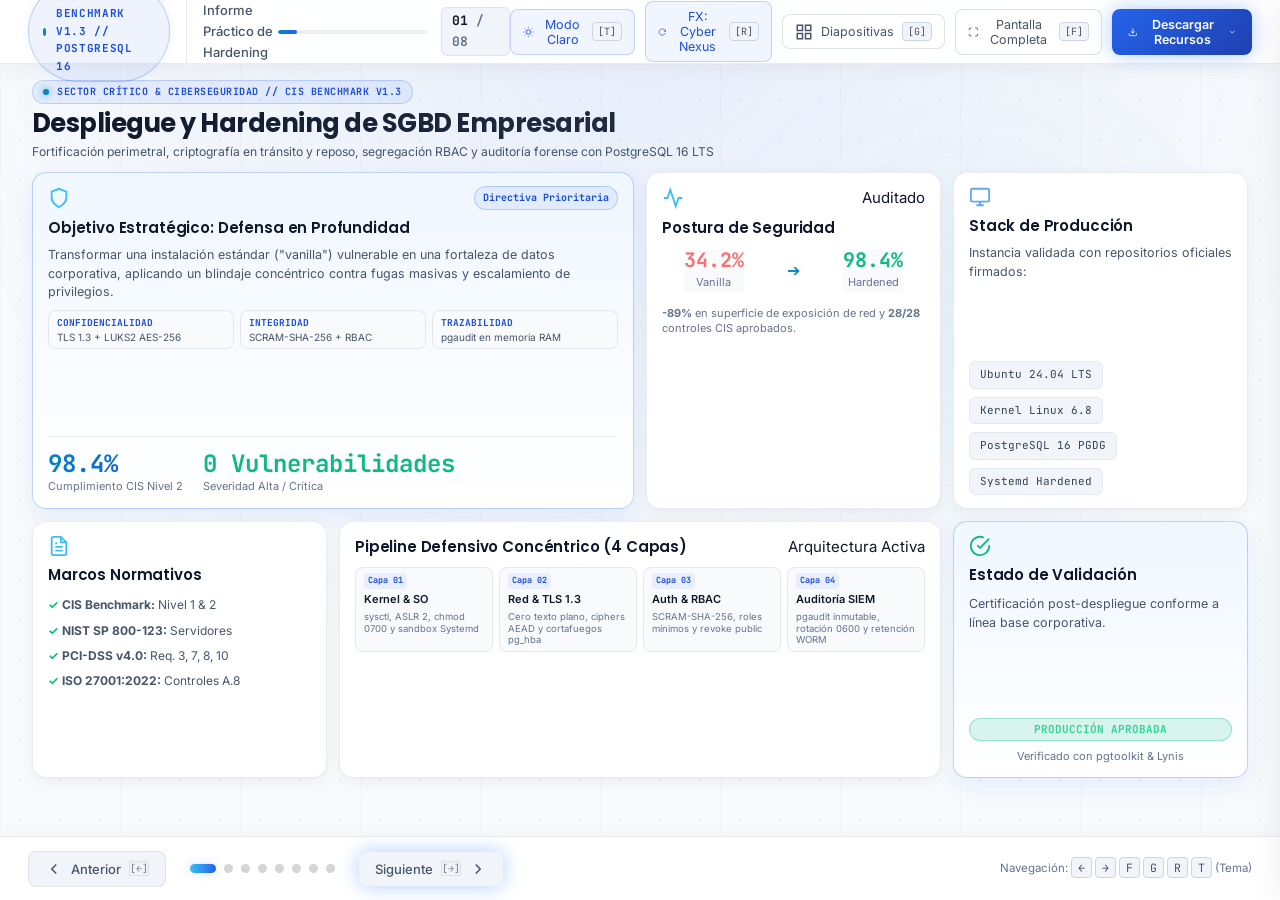
==== commit 39d5b2d5: "feat: animaciones originales de entrada y salida 3D por diapositiva, transiciones PPTX y modo claro" ====
--- a/index.html
+++ b/index.html
@@ -12,7 +12,7 @@
   <!-- Estilos separados según especificación -->
   <link rel="stylesheet" href="style.css">
 </head>
-<body>
+<body class="light-mode">
 
   <!-- Ambient Light Overlay -->
   <div class="ambient-glow-layer"></div>
@@ -37,6 +37,18 @@
     </div>
 
     <div class="chrome-right">
+      <button class="btn-ghost" id="btnThemeToggle" title="Alternar Modo Claro / Modo Oscuro [T]">
+        <svg id="themeIcon" width="18" height="18" viewBox="0 0 24 24" fill="none" stroke="currentColor" stroke-width="2"><circle cx="12" cy="12" r="5"></circle><line x1="12" y1="1" x2="12" y2="3"></line><line x1="12" y1="21" x2="12" y2="23"></line><line x1="4.22" y1="4.22" x2="5.64" y2="5.64"></line><line x1="18.36" y1="18.36" x2="19.78" y2="19.78"></line><line x1="1" y1="12" x2="3" y2="12"></line><line x1="21" y1="12" x2="23" y2="12"></line><line x1="4.22" y1="19.78" x2="5.64" y2="18.36"></line><line x1="18.36" y1="5.64" x2="19.78" y2="4.22"></line></svg>
+        <span class="btn-label" id="themeLabel">Modo Claro</span>
+        <span class="key-shortcut">[T]</span>
+      </button>
+
+      <button class="btn-ghost" id="btnReplay" title="Reproducir animación de diapositiva [R]">
+        <svg width="18" height="18" viewBox="0 0 24 24" fill="none" stroke="currentColor" stroke-width="2"><polyline points="23 4 23 10 17 10"></polyline><path d="M20.49 15a9 9 0 1 1-2.12-9.36L23 10"></path></svg>
+        <span class="btn-label" id="animLabel">FX: Cyber Nexus</span>
+        <span class="key-shortcut">[R]</span>
+      </button>
+
       <button class="btn-ghost" id="btnGrid" title="Ver miniaturas de diapositivas [G]">
         <svg width="18" height="18" viewBox="0 0 24 24" fill="none" stroke="currentColor" stroke-width="2"><rect x="3" y="3" width="7" height="7"></rect><rect x="14" y="3" width="7" height="7"></rect><rect x="14" y="14" width="7" height="7"></rect><rect x="3" y="14" width="7" height="7"></rect></svg>
         <span class="btn-label">Diapositivas</span>
@@ -88,7 +100,7 @@
     <!-- ===================================================================
          SLIDE 1: PORTADA Y OBJETIVO ESTRATÉGICO
     ==================================================================== -->
-    <section class="slide active" id="slide-1" data-index="1">
+    <section class="slide active" id="slide-1" data-index="1" data-theme="hero-nexus">
       <div class="slide-inner">
         <div class="slide-header">
           <div class="pill-tag">
@@ -238,7 +250,7 @@
     <!-- ===================================================================
          SLIDE 2: SUPERFICIE DE ATAQUE Y MODELO DE AMENAZAS
     ==================================================================== -->
-    <section class="slide" id="slide-2" data-index="2">
+    <section class="slide" id="slide-2" data-index="2" data-theme="threat-radar">
       <div class="slide-inner">
         <div class="slide-header">
           <div class="pill-tag">
@@ -397,7 +409,7 @@
     <!-- ===================================================================
          SLIDE 3: FASE I - HARDENING DE KERNEL Y SISTEMA OPERATIVO
     ==================================================================== -->
-    <section class="slide" id="slide-3" data-index="3">
+    <section class="slide" id="slide-3" data-index="3" data-theme="kernel-sandbox">
       <div class="slide-inner">
         <div class="slide-header">
           <div class="pill-tag">
@@ -466,7 +478,7 @@
     <!-- ===================================================================
          SLIDE 4: FASE II - CRIPTOGRAFÍA EN TRÁNSITO (TLS 1.3)
     ==================================================================== -->
-    <section class="slide" id="slide-4" data-index="4">
+    <section class="slide" id="slide-4" data-index="4" data-theme="cipher-stream">
       <div class="slide-inner">
         <div class="slide-header">
           <div class="pill-tag">
@@ -527,7 +539,7 @@
     <!-- ===================================================================
          SLIDE 5: FASE III - AUTENTICACIÓN SCRAM-SHA-256 & CORTAFUEGOS
     ==================================================================== -->
-    <section class="slide" id="slide-5" data-index="5">
+    <section class="slide" id="slide-5" data-index="5" data-theme="firewall-barrier">
       <div class="slide-inner">
         <div class="slide-header">
           <div class="pill-tag">
@@ -599,7 +611,7 @@
     <!-- ===================================================================
          SLIDE 6: FASE IV - CONTROL DE ACCESO RBAC Y SANEAMIENTO
     ==================================================================== -->
-    <section class="slide" id="slide-6" data-index="6">
+    <section class="slide" id="slide-6" data-index="6" data-theme="vault-rbac">
       <div class="slide-inner">
         <div class="slide-header">
           <div class="pill-tag">
@@ -657,7 +669,7 @@
     <!-- ===================================================================
          SLIDE 7: FASE V - AUDITORÍA FORENSE PGAUDIT Y LOGS
     ==================================================================== -->
-    <section class="slide" id="slide-7" data-index="7">
+    <section class="slide" id="slide-7" data-index="7" data-theme="forensic-telemetry">
       <div class="slide-inner">
         <div class="slide-header">
           <div class="pill-tag">
@@ -722,7 +734,7 @@
     <!-- ===================================================================
          SLIDE 8: RESULTADOS, MATRIZ CIS Y CONCLUSIONES
     ==================================================================== -->
-    <section class="slide" id="slide-8" data-index="8">
+    <section class="slide" id="slide-8" data-index="8" data-theme="executive-triumph">
       <div class="slide-inner">
         <div class="slide-header">
           <div class="pill-tag">
@@ -842,7 +854,7 @@
     </div>
 
     <div class="nav-controls-right">
-      <span class="nav-info-text">Navegación con teclas: <kbd>←</kbd> <kbd>→</kbd> <kbd>F</kbd> <kbd>G</kbd></span>
+      <span class="nav-info-text">Navegación: <kbd>←</kbd> <kbd>→</kbd> <kbd>F</kbd> <kbd>G</kbd> <kbd>R</kbd> <kbd>T</kbd> (Tema)</span>
     </div>
   </footer>
 
--- a/style.css
+++ b/style.css
@@ -342,7 +342,7 @@
   font-size: 11px;
 }
 
-/* --- Escenario Principal de Diapositivas --- */
+/* --- Escenario Principal de Diapositivas con Perspectiva 3D --- */
 .presentation-stage {
   position: fixed;
   top: 64px;
@@ -353,30 +353,388 @@
   z-index: 10;
   display: block;
   padding: 0;
-}
-
-/* --- Slide Container con Desplazamiento Fluido Hacia Abajo --- */
+  perspective: 1400px;
+  perspective-origin: 50% 45%;
+  transform-style: preserve-3d;
+}
+
+/* --- Slide Container con Soporte de Animaciones de Entrada y Salida --- */
 .slide {
   position: absolute;
   inset: 0;
   padding: 16px 32px 32px 32px;
   opacity: 0;
   visibility: hidden;
-  transform: scale(0.985) translateY(10px);
-  transition: opacity 0.35s var(--transition-smooth), transform 0.35s var(--transition-smooth), visibility 0.35s;
   overflow-y: auto;
   overflow-x: hidden;
   scroll-behavior: smooth;
   -webkit-overflow-scrolling: touch;
   pointer-events: none;
-}
-
+  z-index: 10;
+  transform-origin: 50% 45%;
+  backface-visibility: hidden;
+  will-change: transform, opacity, filter;
+  transition: visibility 0.48s;
+}
+
+/* Diapositiva Activa Estable (En Pantalla) */
 .slide.active {
   opacity: 1;
   visibility: visible;
-  transform: scale(1) translateY(0);
+  transform: translate3d(0, 0, 0) scale(1) rotateY(0deg);
   pointer-events: all;
   z-index: 20;
+}
+
+/* ==========================================================================
+   ANIMACIONES DIRECCIONALES DE ENTRADA Y SALIDA (TRANSICIONES CINEMÁTICAS)
+   ========================================================================== */
+
+/* Salida hacia adelante (Next / Siguiente): se retira a la izquierda con profundidad */
+.slide.is-exiting.exit-next {
+  z-index: 15 !important;
+  visibility: visible !important;
+  pointer-events: none !important;
+  animation: slideExitNext 0.46s cubic-bezier(0.16, 1, 0.3, 1) both;
+}
+
+/* Entrada desde adelante (Next / Siguiente): llega desde la derecha con resplandor */
+.slide.is-entering.enter-next {
+  z-index: 25 !important;
+  visibility: visible !important;
+  pointer-events: all !important;
+  animation: slideEnterNext 0.48s cubic-bezier(0.16, 1, 0.3, 1) both;
+}
+
+/* Salida hacia atrás (Prev / Anterior): se retira a la derecha con profundidad */
+.slide.is-exiting.exit-prev {
+  z-index: 15 !important;
+  visibility: visible !important;
+  pointer-events: none !important;
+  animation: slideExitPrev 0.46s cubic-bezier(0.16, 1, 0.3, 1) both;
+}
+
+/* Entrada desde atrás (Prev / Anterior): llega desde la izquierda con resplandor */
+.slide.is-entering.enter-prev {
+  z-index: 25 !important;
+  visibility: visible !important;
+  pointer-events: all !important;
+  animation: slideEnterPrev 0.48s cubic-bezier(0.16, 1, 0.3, 1) both;
+}
+
+@keyframes slideExitNext {
+  0% {
+    opacity: 1;
+    transform: translate3d(0, 0, 0) scale(1) rotateY(0deg);
+    filter: blur(0px) brightness(1);
+  }
+  40% {
+    opacity: 0.8;
+    filter: blur(2px) brightness(1.1);
+  }
+  100% {
+    opacity: 0;
+    transform: translate3d(-90px, 0, -80px) scale(0.92) rotateY(3deg);
+    filter: blur(6px) brightness(0.6);
+  }
+}
+
+@keyframes slideEnterNext {
+  0% {
+    opacity: 0;
+    transform: translate3d(100px, 0, 80px) scale(0.92) rotateY(-3deg);
+    filter: blur(8px) brightness(1.3);
+  }
+  60% {
+    filter: blur(2px) brightness(1.1);
+  }
+  100% {
+    opacity: 1;
+    transform: translate3d(0, 0, 0) scale(1) rotateY(0deg);
+    filter: blur(0px) brightness(1);
+  }
+}
+
+@keyframes slideExitPrev {
+  0% {
+    opacity: 1;
+    transform: translate3d(0, 0, 0) scale(1) rotateY(0deg);
+    filter: blur(0px) brightness(1);
+  }
+  40% {
+    opacity: 0.8;
+    filter: blur(2px) brightness(1.1);
+  }
+  100% {
+    opacity: 0;
+    transform: translate3d(90px, 0, -80px) scale(0.92) rotateY(-3deg);
+    filter: blur(6px) brightness(0.6);
+  }
+}
+
+@keyframes slideEnterPrev {
+  0% {
+    opacity: 0;
+    transform: translate3d(-100px, 0, 80px) scale(0.92) rotateY(3deg);
+    filter: blur(8px) brightness(1.3);
+  }
+  60% {
+    filter: blur(2px) brightness(1.1);
+  }
+  100% {
+    opacity: 1;
+    transform: translate3d(0, 0, 0) scale(1) rotateY(0deg);
+    filter: blur(0px) brightness(1);
+  }
+}
+
+/* ==========================================================================
+   EFECTOS ORIGINALES TEMÁTICOS POR DIAPOSITIVA (SIGNATURE FX)
+   ========================================================================== */
+
+/* SLIDE 1: Hero Cyber-Nexus (Apertura de Pulso Holográfico) */
+.slide[data-theme="hero-nexus"].active.is-entering::before {
+  content: '';
+  position: absolute;
+  top: 40%;
+  left: 50%;
+  width: 180px;
+  height: 180px;
+  border-radius: 50%;
+  transform: translate(-50%, -50%);
+  background: radial-gradient(circle, rgba(56, 189, 248, 0.5) 0%, rgba(37, 99, 235, 0.25) 45%, transparent 70%);
+  animation: heroNexusPulse 0.9s cubic-bezier(0.16, 1, 0.3, 1) forwards;
+  pointer-events: none;
+  z-index: 1;
+}
+@keyframes heroNexusPulse {
+  0% { transform: translate(-50%, -50%) scale(0.2); opacity: 0; }
+  50% { opacity: 0.9; }
+  100% { transform: translate(-50%, -50%) scale(4.8); opacity: 0; }
+}
+
+/* SLIDE 2: Radar Threat Scanline Sweep (Barrido Táctico Láser de Amenazas) */
+.slide[data-theme="threat-radar"].active.is-entering::after {
+  content: '';
+  position: absolute;
+  top: 0;
+  bottom: 0;
+  left: -120px;
+  width: 140px;
+  background: linear-gradient(90deg, transparent, rgba(239, 68, 68, 0.3) 40%, rgba(245, 158, 11, 0.55) 75%, rgba(56, 189, 248, 0.8) 100%);
+  box-shadow: 0 0 35px rgba(245, 158, 11, 0.45);
+  animation: radarLaserSweep 0.85s cubic-bezier(0.16, 1, 0.3, 1) forwards;
+  pointer-events: none;
+  z-index: 30;
+}
+@keyframes radarLaserSweep {
+  0% { left: -140px; opacity: 0; }
+  25% { opacity: 0.9; }
+  100% { left: 110%; opacity: 0; }
+}
+
+/* SLIDE 3: Kernel Sandbox Core Isolation (Ensamblaje Modular Seguro) */
+.slide[data-theme="kernel-sandbox"].active.is-entering .slide-inner {
+  animation: kernelAssemble 0.52s cubic-bezier(0.16, 1, 0.3, 1) both;
+}
+@keyframes kernelAssemble {
+  0% { transform: scale(0.96) translateY(24px); filter: contrast(1.25) brightness(1.2); }
+  100% { transform: scale(1) translateY(0); filter: contrast(1) brightness(1); }
+}
+
+/* SLIDE 4: Cipher Stream & Prism Sheen (Destello Criptográfico Prismático) */
+.slide[data-theme="cipher-stream"].active.is-entering::after {
+  content: '';
+  position: absolute;
+  inset: 0;
+  background: linear-gradient(115deg, transparent 20%, rgba(56, 189, 248, 0.16) 42%, rgba(147, 197, 253, 0.35) 48%, transparent 58%);
+  animation: prismSheenWave 0.9s cubic-bezier(0.16, 1, 0.3, 1) forwards;
+  pointer-events: none;
+  z-index: 25;
+}
+@keyframes prismSheenWave {
+  0% { transform: translateX(-100%); opacity: 0; }
+  35% { opacity: 1; }
+  100% { transform: translateX(100%); opacity: 0; }
+}
+
+/* SLIDE 5: Perimeter Firewall Gate Latch (Cierre Perimetral Zero Trust) */
+.slide[data-theme="firewall-barrier"].active.is-entering .bento-grid {
+  animation: firewallGateLatch 0.52s cubic-bezier(0.16, 1, 0.3, 1) both;
+}
+@keyframes firewallGateLatch {
+  0% { transform: scaleX(0.95); filter: drop-shadow(0 0 25px rgba(59, 130, 246, 0.7)); }
+  100% { transform: scaleX(1); filter: drop-shadow(0 0 0 transparent); }
+}
+
+/* SLIDE 6: RBAC Vault Tumbler Unlatch (Desbloqueo de Bóveda Jerárquica) */
+.slide[data-theme="vault-rbac"].active.is-entering .bento-card {
+  animation: vaultCardDrop 0.5s cubic-bezier(0.34, 1.4, 0.64, 1) both;
+}
+@keyframes vaultCardDrop {
+  0% { opacity: 0; transform: translateY(-24px) scale(0.96); }
+  100% { opacity: 1; transform: translateY(0) scale(1); }
+}
+
+/* SLIDE 7: Forensic Telemetry Stream (Escaneo Vertical Forense) */
+.slide[data-theme="forensic-telemetry"].active.is-entering::after {
+  content: '';
+  position: absolute;
+  left: 0;
+  right: 0;
+  top: -40px;
+  height: 6px;
+  background: linear-gradient(90deg, transparent, #38bdf8 30%, #ffffff 50%, #3b82f6 70%, transparent);
+  box-shadow: 0 0 24px #38bdf8, 0 0 45px rgba(59, 130, 246, 0.8);
+  animation: forensicScanBar 0.8s cubic-bezier(0.16, 1, 0.3, 1) forwards;
+  pointer-events: none;
+  z-index: 35;
+}
+@keyframes forensicScanBar {
+  0% { top: 0%; opacity: 0; }
+  25% { opacity: 1; }
+  100% { top: 100%; opacity: 0; }
+}
+
+/* SLIDE 8: Executive Benchmark Triumph (Aura Triunfal de Victoria CIS) */
+.slide[data-theme="executive-triumph"].active.is-entering::before {
+  content: '';
+  position: absolute;
+  top: 35%;
+  right: 25%;
+  width: 240px;
+  height: 240px;
+  border-radius: 50%;
+  background: radial-gradient(circle, rgba(16, 185, 129, 0.4) 0%, rgba(56, 189, 248, 0.25) 50%, transparent 70%);
+  animation: triumphAuraPulse 1s cubic-bezier(0.16, 1, 0.3, 1) forwards;
+  pointer-events: none;
+  z-index: 1;
+}
+@keyframes triumphAuraPulse {
+  0% { transform: scale(0.3); opacity: 0; }
+  50% { opacity: 0.95; }
+  100% { transform: scale(3.6); opacity: 0; }
+}
+
+/* ==========================================================================
+   MICRO-ANIMACIONES EN CASCADA PARA ELEMENTOS INTERNOS (STAGGERED REVEAL)
+   ========================================================================== */
+
+/* Entrada y Salida Suave del Encabezado */
+.slide.active .slide-header {
+  animation: headerCascadeIn 0.46s cubic-bezier(0.16, 1, 0.3, 1) both;
+}
+.slide.is-exiting .slide-header {
+  animation: headerCascadeOut 0.32s cubic-bezier(0.4, 0, 1, 1) both;
+}
+@keyframes headerCascadeIn {
+  0% { opacity: 0; transform: translateY(-16px); filter: blur(4px); }
+  100% { opacity: 1; transform: translateY(0); filter: blur(0); }
+}
+@keyframes headerCascadeOut {
+  0% { opacity: 1; transform: translateY(0); }
+  100% { opacity: 0; transform: translateY(-12px); filter: blur(3px); }
+}
+
+/* Entrada Progresiva Escalonada de Tarjetas Bento */
+.slide.active .bento-grid > .bento-card {
+  animation: bentoCardIn 0.5s cubic-bezier(0.16, 1, 0.3, 1) both;
+}
+.slide.active .bento-grid > .bento-card:nth-child(1) { animation-delay: 0.04s; }
+.slide.active .bento-grid > .bento-card:nth-child(2) { animation-delay: 0.09s; }
+.slide.active .bento-grid > .bento-card:nth-child(3) { animation-delay: 0.14s; }
+.slide.active .bento-grid > .bento-card:nth-child(4) { animation-delay: 0.19s; }
+.slide.active .bento-grid > .bento-card:nth-child(5) { animation-delay: 0.24s; }
+.slide.active .bento-grid > .bento-card:nth-child(6) { animation-delay: 0.29s; }
+
+.slide.active .bento-stacked > .bento-card {
+  animation: bentoCardIn 0.5s cubic-bezier(0.16, 1, 0.3, 1) both;
+}
+.slide.active .bento-stacked > .bento-card:nth-child(1) { animation-delay: 0.12s; }
+.slide.active .bento-stacked > .bento-card:nth-child(2) { animation-delay: 0.18s; }
+.slide.active .bento-stacked > .bento-card:nth-child(3) { animation-delay: 0.24s; }
+
+/* Salida Sincronizada de Tarjetas Bento */
+.slide.is-exiting .bento-card {
+  animation: bentoCardOut 0.32s cubic-bezier(0.4, 0, 1, 1) both;
+}
+@keyframes bentoCardIn {
+  0% {
+    opacity: 0;
+    transform: translateY(22px) scale(0.97);
+    filter: blur(4px);
+  }
+  70% {
+    transform: translateY(-2px) scale(1.004);
+    filter: blur(0);
+  }
+  100% {
+    opacity: 1;
+    transform: translateY(0) scale(1);
+    filter: blur(0);
+  }
+}
+@keyframes bentoCardOut {
+  0% {
+    opacity: 1;
+    transform: translateY(0) scale(1);
+    filter: blur(0);
+  }
+  100% {
+    opacity: 0;
+    transform: translateY(-14px) scale(0.96);
+    filter: blur(4px);
+  }
+}
+
+/* Destello de Borde Superior al Cargar la Tarjeta (Luminous Gleam) */
+.slide.active .bento-card::after {
+  content: '';
+  position: absolute;
+  top: 0;
+  left: -80%;
+  width: 60%;
+  height: 2px;
+  background: linear-gradient(90deg, transparent, var(--blue-cyan), #ffffff, var(--blue-brand), transparent);
+  animation: cardBorderGleam 0.75s cubic-bezier(0.16, 1, 0.3, 1) forwards;
+  pointer-events: none;
+  opacity: 0.85;
+}
+@keyframes cardBorderGleam {
+  0% { left: -60%; opacity: 0; }
+  30% { opacity: 1; }
+  100% { left: 120%; opacity: 0; }
+}
+
+/* Estilo del Botón de Reproducción de Animación en Chrome */
+#btnReplay {
+  border-color: rgba(56, 189, 248, 0.35);
+  color: var(--blue-cyan);
+  background: rgba(56, 189, 248, 0.08);
+}
+#btnReplay:hover {
+  background: rgba(56, 189, 248, 0.18);
+  border-color: var(--blue-cyan);
+  box-shadow: 0 0 16px rgba(56, 189, 248, 0.4);
+}
+#btnReplay.is-spinning svg {
+  animation: replaySpin 0.5s cubic-bezier(0.16, 1, 0.3, 1);
+}
+@keyframes replaySpin {
+  0% { transform: rotate(0deg); }
+  100% { transform: rotate(360deg); }
+}
+
+/* Soporte de Accesibilidad (Prefers Reduced Motion) */
+@media (prefers-reduced-motion: reduce) {
+  .slide, .slide.active, .slide.is-entering, .slide.is-exiting,
+  .slide.active .bento-card, .slide.is-exiting .bento-card,
+  .slide.active .slide-header, .slide.is-exiting .slide-header {
+    animation: none !important;
+    transition: opacity 0.2s ease !important;
+    transform: none !important;
+    filter: none !important;
+  }
 }
 
 /* Scrollbar Personalizada Obsidian & Electric Sapphire */
@@ -1564,3 +1922,436 @@
   }
 }
 
+/* ==========================================================================
+   MODO CLARO (CONTRAPUNTO DE ALTO CONTRASTE - DISEÑO.MD SECCIÓN 2 & 4)
+   ========================================================================== */
+body.light-mode {
+  --bg-base: #f8fafc;
+  --surface-card: #ffffff;
+  --surface-glass: rgba(255, 255, 255, 0.88);
+  --surface-glass-hover: rgba(37, 99, 235, 0.06);
+  --surface-nav: rgba(255, 255, 255, 0.94);
+
+  --blue-brand: #2563eb;
+  --blue-cyan: #0284c7;
+  --blue-400: #3b82f6;
+  --blue-sapphire: #1d4ed8;
+  --blue-deep: #1e40af;
+  --blue-surface-soft: rgba(37, 99, 235, 0.08);
+  --blue-surface-active: rgba(37, 99, 235, 0.12);
+  --border-subtle: rgba(15, 23, 42, 0.08);
+  --border-blue: rgba(37, 99, 235, 0.25);
+  --border-blue-active: rgba(37, 99, 235, 0.6);
+  --glow-primary: rgba(37, 99, 235, 0.18);
+  --glow-intense: rgba(37, 99, 235, 0.35);
+
+  --text-main: #0f172a;
+  --text-secondary: #475569;
+  --text-muted: #64748b;
+  --border-element: rgba(15, 23, 42, 0.08);
+
+  background-color: var(--bg-base);
+  color: var(--text-main);
+  transition: background-color 0.3s ease, color 0.3s ease;
+}
+
+/* Textura ambiental en Modo Claro */
+body.light-mode::before {
+  background-image: 
+    radial-gradient(circle at 50% 0%, rgba(37, 99, 235, 0.08) 0%, transparent 65%),
+    radial-gradient(rgba(15, 23, 42, 0.05) 1px, transparent 1px),
+    linear-gradient(to right, rgba(15, 23, 42, 0.02) 1px, transparent 1px);
+  background-size: 100% 100%, 40px 40px, 120px 120px;
+}
+
+body.light-mode .ambient-glow-layer {
+  background: radial-gradient(circle, rgba(56, 189, 248, 0.12) 0%, transparent 70%);
+  filter: blur(80px);
+  opacity: 0.6;
+}
+
+/* Chrome Superior e Inferior en Modo Claro */
+body.light-mode .top-chrome,
+body.light-mode .bottom-floating-nav {
+  background: var(--surface-nav);
+  border-color: rgba(15, 23, 42, 0.08);
+  box-shadow: 0 4px 20px rgba(15, 23, 42, 0.05);
+}
+
+body.light-mode .brand-badge {
+  background: rgba(37, 99, 235, 0.08);
+  border-color: rgba(37, 99, 235, 0.25);
+  box-shadow: 0 0 10px rgba(37, 99, 235, 0.08);
+}
+
+body.light-mode .badge-text {
+  color: #1d4ed8;
+}
+
+body.light-mode .deck-title-mini {
+  color: #475569;
+  border-left-color: rgba(15, 23, 42, 0.1);
+}
+
+body.light-mode .progress-track {
+  background: rgba(15, 23, 42, 0.07);
+}
+
+body.light-mode .slide-counter-badge {
+  background: #f1f5f9;
+  border-color: rgba(15, 23, 42, 0.08);
+  color: #0f172a;
+}
+
+body.light-mode .counter-total {
+  color: #64748b;
+}
+
+body.light-mode .btn-ghost {
+  color: #475569;
+  border-color: rgba(15, 23, 42, 0.12);
+  background: rgba(255, 255, 255, 0.7);
+}
+
+body.light-mode .btn-ghost:hover {
+  background: rgba(37, 99, 235, 0.08);
+  color: #1d4ed8;
+  border-color: #3b82f6;
+  box-shadow: 0 0 14px rgba(37, 99, 235, 0.15);
+}
+
+body.light-mode #btnReplay,
+body.light-mode #btnThemeToggle {
+  background: rgba(37, 99, 235, 0.06);
+  border-color: rgba(37, 99, 235, 0.25);
+  color: #1d4ed8;
+}
+
+body.light-mode #btnReplay:hover,
+body.light-mode #btnThemeToggle:hover {
+  background: rgba(37, 99, 235, 0.12);
+  border-color: #2563eb;
+  box-shadow: 0 0 14px rgba(37, 99, 235, 0.2);
+}
+
+body.light-mode .key-shortcut,
+body.light-mode .key-hint,
+body.light-mode .nav-info-text kbd {
+  background: #f1f5f9;
+  color: #475569;
+  border: 1px solid #cbd5e1;
+}
+
+/* Tipografía y Encabezados en Modo Claro */
+body.light-mode .slide-title {
+  background: linear-gradient(135deg, #0f172a 0%, #334155 100%);
+  -webkit-background-clip: text;
+  background-clip: text;
+  -webkit-text-fill-color: transparent;
+}
+
+body.light-mode .slide-subtitle {
+  color: #475569;
+}
+
+body.light-mode .pill-tag {
+  background: rgba(37, 99, 235, 0.08);
+  border-color: rgba(37, 99, 235, 0.22);
+  color: #1d4ed8;
+}
+
+body.light-mode .text-white {
+  color: #0f172a !important;
+}
+
+body.light-mode .text-gradient-cyan {
+  background: linear-gradient(135deg, #0284c7 0%, #1d4ed8 100%);
+  -webkit-background-clip: text;
+  background-clip: text;
+  -webkit-text-fill-color: transparent;
+}
+
+body.light-mode .text-cyan { color: #0284c7; }
+body.light-mode .text-blue { color: #2563eb; }
+
+/* Bento Cards en Modo Claro */
+body.light-mode .bento-card {
+  background: #ffffff;
+  background-image: none;
+  border: 1px solid rgba(15, 23, 42, 0.08);
+  box-shadow: 0 4px 18px rgba(15, 23, 42, 0.05), 0 1px 3px rgba(15, 23, 42, 0.03);
+}
+
+body.light-mode .bento-card:hover {
+  border-color: rgba(37, 99, 235, 0.35);
+  box-shadow: 0 14px 32px rgba(37, 99, 235, 0.1), 0 2px 6px rgba(15, 23, 42, 0.04);
+}
+
+body.light-mode .highlight-card {
+  background: linear-gradient(180deg, #f0f7ff 0%, #ffffff 100%);
+  border-color: rgba(37, 99, 235, 0.28);
+  box-shadow: 0 8px 25px rgba(37, 99, 235, 0.09);
+}
+
+body.light-mode .card-title {
+  color: #0f172a;
+}
+
+body.light-mode .card-desc {
+  color: #475569;
+}
+
+body.light-mode .card-desc-small {
+  color: #64748b;
+}
+
+body.light-mode .card-status-badge {
+  background: rgba(37, 99, 235, 0.08);
+  border-color: rgba(37, 99, 235, 0.25);
+  color: #1d4ed8;
+}
+
+body.light-mode .card-footer-metrics {
+  border-top-color: rgba(15, 23, 42, 0.06);
+}
+
+body.light-mode .metric-label {
+  color: #64748b;
+}
+
+/* Componentes Especiales de Diapositiva en Modo Claro */
+body.light-mode .pillar-item {
+  background: #f8fafc;
+  border-color: rgba(15, 23, 42, 0.08);
+}
+body.light-mode .pillar-item:hover {
+  background: #eff6ff;
+  border-color: #93c5fd;
+}
+body.light-mode .pillar-title {
+  color: #1d4ed8;
+}
+body.light-mode .pillar-desc {
+  color: #475569;
+}
+
+body.light-mode .pipeline-step {
+  background: #f8fafc;
+  border-color: rgba(15, 23, 42, 0.08);
+}
+body.light-mode .pipeline-step:hover {
+  background: #eff6ff;
+  border-color: #93c5fd;
+}
+body.light-mode .pipeline-name {
+  color: #0f172a;
+}
+body.light-mode .pipeline-detail {
+  color: #64748b;
+}
+body.light-mode .pipeline-num {
+  background: rgba(37, 99, 235, 0.08);
+  color: #1d4ed8;
+}
+
+body.light-mode .cvss-row {
+  background: #f8fafc;
+  border-color: rgba(15, 23, 42, 0.08);
+}
+body.light-mode .cvss-row.header {
+  background: #f1f5f9;
+  border-color: rgba(37, 99, 235, 0.2);
+  color: #1d4ed8;
+}
+body.light-mode .cvss-vector-name {
+  color: #0f172a;
+}
+body.light-mode .cvss-status {
+  color: #047857;
+}
+
+body.light-mode .kc-step {
+  background: #f8fafc;
+  border-color: rgba(15, 23, 42, 0.08);
+}
+body.light-mode .kc-attack {
+  color: #0f172a;
+}
+body.light-mode .kc-defense {
+  color: #047857;
+}
+
+body.light-mode .score-box {
+  background: #f8fafc;
+  border-color: rgba(15, 23, 42, 0.08);
+}
+body.light-mode .score-lbl {
+  color: #64748b;
+}
+
+body.light-mode .chip {
+  background: #f1f5f9;
+  border-color: #e2e8f0;
+  color: #334155;
+}
+
+body.light-mode .bullet-list li,
+body.light-mode .bullet-list-compact li,
+body.light-mode .check-list li {
+  color: #475569;
+}
+
+body.light-mode .mitigation-box {
+  background: #ecfdf5;
+  border-color: #a7f3d0;
+  color: #065f46;
+}
+body.light-mode .mitigation-label {
+  color: #059669;
+}
+
+body.light-mode .comp-item {
+  background: #f8fafc;
+  border-color: rgba(15, 23, 42, 0.08);
+}
+body.light-mode .comp-text strong {
+  color: #0f172a;
+}
+body.light-mode .comp-text small {
+  color: #475569;
+}
+
+/* Código y Terminales en Modo Claro */
+body.light-mode .code-card {
+  background: #0f172a;
+  border-color: rgba(15, 23, 42, 0.15);
+  box-shadow: 0 4px 20px rgba(15, 23, 42, 0.08);
+}
+body.light-mode .code-header {
+  background: #1e293b;
+  border-bottom-color: rgba(255, 255, 255, 0.08);
+}
+body.light-mode .terminal-mini,
+body.light-mode .sql-box {
+  background: #0f172a;
+  border-color: #1e293b;
+  color: #38bdf8;
+}
+
+/* Tablas de Datos en Modo Claro */
+body.light-mode .data-table th {
+  background: #f1f5f9;
+  color: #1d4ed8;
+  border-bottom: 2px solid #2563eb;
+}
+body.light-mode .data-table td {
+  border-bottom: 1px solid #e2e8f0;
+  color: #334155;
+}
+body.light-mode .data-table tbody tr:nth-child(even) td {
+  background: #f8fafc;
+}
+body.light-mode .data-table tbody tr:hover td {
+  background: #eff6ff;
+}
+body.light-mode .data-table tbody tr:hover td:first-child {
+  border-left: 3px solid #2563eb;
+  color: #0f172a;
+}
+
+/* Drawer de Diapositivas en Modo Claro */
+body.light-mode .slide-grid-drawer {
+  background: rgba(255, 255, 255, 0.98);
+  border-left-color: rgba(15, 23, 42, 0.08);
+  box-shadow: -10px 0 40px rgba(15, 23, 42, 0.12);
+}
+body.light-mode .drawer-header {
+  border-bottom-color: rgba(15, 23, 42, 0.08);
+}
+body.light-mode .drawer-title-wrap h3 {
+  color: #0f172a;
+}
+body.light-mode .btn-close-drawer {
+  background: #f1f5f9;
+  border-color: #e2e8f0;
+  color: #475569;
+}
+body.light-mode .btn-close-drawer:hover {
+  background: #fee2e2;
+  color: #ef4444;
+}
+body.light-mode .drawer-card-thumb {
+  background: #f8fafc;
+  border-color: rgba(15, 23, 42, 0.08);
+}
+body.light-mode .drawer-card-thumb:hover {
+  background: #eff6ff;
+  border-color: #93c5fd;
+}
+body.light-mode .drawer-card-thumb.active {
+  background: #eff6ff;
+  border-color: #2563eb;
+  box-shadow: 0 0 16px rgba(37, 99, 235, 0.15);
+}
+body.light-mode .thumb-num {
+  color: #2563eb;
+}
+body.light-mode .thumb-title {
+  color: #0f172a;
+}
+body.light-mode .thumb-subtitle {
+  color: #64748b;
+}
+
+/* Dropdown Descargas en Modo Claro */
+body.light-mode .dropdown-menu {
+  background: #ffffff;
+  border-color: rgba(15, 23, 42, 0.08);
+  box-shadow: 0 16px 40px rgba(15, 23, 42, 0.12);
+}
+body.light-mode .dropdown-item {
+  color: #0f172a;
+}
+body.light-mode .dropdown-item:hover {
+  background: rgba(37, 99, 235, 0.06);
+}
+body.light-mode .item-text strong {
+  color: #0f172a;
+}
+body.light-mode .item-text small {
+  color: #64748b;
+}
+
+/* Barra de Navegación Inferior en Modo Claro */
+body.light-mode .nav-btn {
+  background: #f1f5f9;
+  border-color: rgba(15, 23, 42, 0.08);
+  color: #475569;
+}
+body.light-mode .nav-btn:hover {
+  background: #e2e8f0;
+  color: #0f172a;
+  border-color: #cbd5e1;
+}
+body.light-mode .slide-dot {
+  background: rgba(15, 23, 42, 0.18);
+}
+body.light-mode .slide-dot:hover {
+  background: rgba(37, 99, 235, 0.5);
+}
+body.light-mode .slide-dot.active {
+  background: linear-gradient(90deg, #38bdf8, #2563eb);
+}
+body.light-mode .nav-info-text {
+  color: #64748b;
+}
+
+/* Scrollbar en Modo Claro */
+body.light-mode .slide::-webkit-scrollbar-track {
+  background: rgba(15, 23, 42, 0.04);
+}
+body.light-mode .slide::-webkit-scrollbar-thumb {
+  background: linear-gradient(180deg, #93c5fd, #3b82f6);
+  border: 2px solid #f8fafc;
+}
+
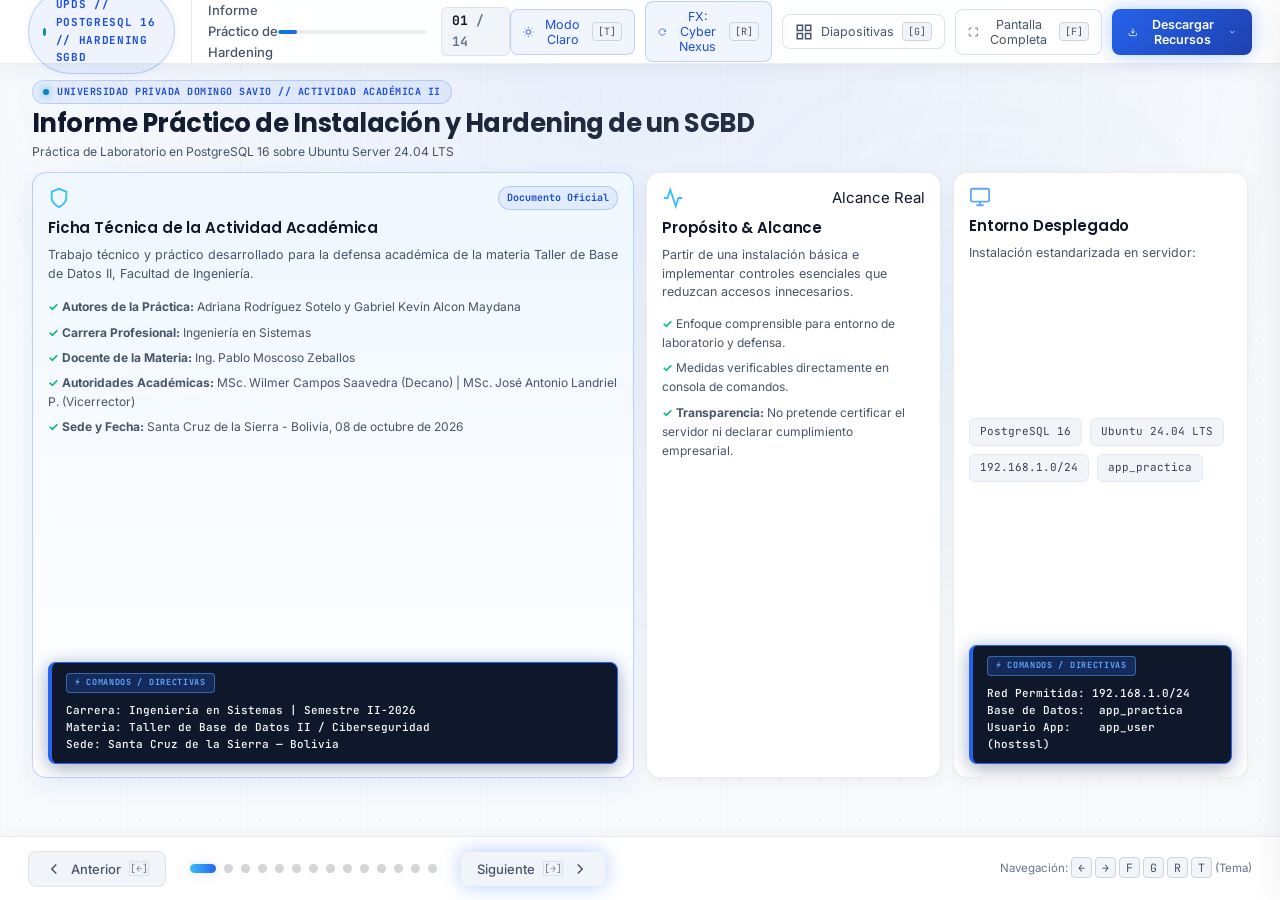
==== commit 81a4e48e: "docs y slides: actualizar contenido fiel al informe academico PDF (UPDS) e incluir guia de recomenda" ====
--- a/index.html
+++ b/index.html
@@ -3,8 +3,8 @@
 <head>
   <meta charset="UTF-8">
   <meta name="viewport" content="width=device-width, initial-scale=1.0">
-  <title>Hardening de SGBD | Presentación Ejecutiva PostgreSQL 16</title>
-  <meta name="description" content="Presentación interactiva de endurecimiento y hardening de bases de datos según estándares CIS Benchmark v1.3 y NIST SP 800-123.">
+  <title>Hardening de SGBD | Actividad Académica II - UPDS (PostgreSQL 16)</title>
+  <meta name="description" content="Informe Práctico de Instalación y Hardening de un Sistema Gestor de Bases de Datos (PostgreSQL 16 en Ubuntu Server 24.04 LTS) - Universidad Privada Domingo Savio">
   <!-- Google Fonts: Poppins, Inter, JetBrains Mono -->
   <link rel="preconnect" href="https://fonts.googleapis.com">
   <link rel="preconnect" href="https://fonts.gstatic.com" crossorigin>
@@ -22,7 +22,7 @@
     <div class="chrome-left">
       <div class="brand-badge">
         <span class="pulse-dot"></span>
-        <span class="badge-text">CIS BENCHMARK v1.3 // POSTGRESQL 16</span>
+        <span class="badge-text">UPDS // POSTGRESQL 16 // HARDENING SGBD</span>
       </div>
       <span class="deck-title-mini">Informe Práctico de Hardening</span>
     </div>
@@ -32,7 +32,7 @@
         <div class="progress-fill" id="progressFill"></div>
       </div>
       <div class="slide-counter-badge">
-        <span id="currentSlideNum">01</span><span class="counter-total"> / 08</span>
+        <span id="currentSlideNum">01</span><span class="counter-total"> / 14</span>
       </div>
     </div>
 
@@ -68,18 +68,11 @@
           <svg width="14" height="14" viewBox="0 0 24 24" fill="none" stroke="currentColor" stroke-width="2"><polyline points="6 9 12 15 18 9"></polyline></svg>
         </button>
         <div class="dropdown-menu" id="downloadsDropdown">
-          <a href="informe_hardening_sgbd.docx" download class="dropdown-item">
-            <span class="item-icon docx-icon">DOCX</span>
-            <div class="item-text">
-              <strong>Informe Completo Word</strong>
-              <small>Documento oficial .DOC detallado</small>
-            </div>
-          </a>
           <a href="presentacion_hardening_sgbd.pptx" download class="dropdown-item">
             <span class="item-icon pptx-icon">PPTX</span>
             <div class="item-text">
               <strong>Presentación PowerPoint</strong>
-              <small>8 diapositivas formato Widescreen</small>
+              <small>14 diapositivas fieles al informe PDF</small>
             </div>
           </a>
           <a href="INFORME_TECNICO_HARDENING_SGBD.md" target="_blank" class="dropdown-item">
@@ -89,6 +82,13 @@
               <small>Documentación técnica en texto plano</small>
             </div>
           </a>
+          <a href="README.md" target="_blank" class="dropdown-item">
+            <span class="item-icon docx-icon">GUÍA</span>
+            <div class="item-text">
+              <strong>Recomendaciones de Mejora</strong>
+              <small>Guía para elevar el informe académico</small>
+            </div>
+          </a>
         </div>
       </div>
     </div>
@@ -98,734 +98,854 @@
   <main class="presentation-stage" id="presentationStage">
 
     <!-- ===================================================================
-         SLIDE 1: PORTADA Y OBJETIVO ESTRATÉGICO
+         SLIDE 1: PORTADA ACADÉMICA OFICIAL (UPDS)
     ==================================================================== -->
     <section class="slide active" id="slide-1" data-index="1" data-theme="hero-nexus">
       <div class="slide-inner">
         <div class="slide-header">
           <div class="pill-tag">
             <span class="tag-glow"></span>
-            SECTOR CRÍTICO & CIBERSEGURIDAD // CIS BENCHMARK v1.3
-          </div>
-          <h1 class="slide-title">Despliegue y Hardening de SGBD Empresarial</h1>
-          <p class="slide-subtitle">Fortificación perimetral, criptografía en tránsito y reposo, segregación RBAC y auditoría forense con PostgreSQL 16 LTS</p>
+            UNIVERSIDAD PRIVADA DOMINGO SAVIO // ACTIVIDAD ACADÉMICA II
+          </div>
+          <h1 class="slide-title">Informe Práctico de Instalación y Hardening de un SGBD</h1>
+          <p class="slide-subtitle">Práctica de Laboratorio en PostgreSQL 16 sobre Ubuntu Server 24.04 LTS</p>
         </div>
 
         <div class="bento-grid grid-4-cols">
-          <!-- FILA 1 -->
-          <!-- Tarjeta 1 (Span 2 cols): Objetivo y Pilares -->
+          <!-- Tarjeta 1 (Span 2 cols): Ficha Académica -->
           <div class="bento-card col-span-2 highlight-card">
             <div class="card-top-icon">
               <svg width="22" height="22" viewBox="0 0 24 24" fill="none" stroke="#38bdf8" stroke-width="2"><path d="M12 22s8-4 8-10V5l-8-3-8 3v7c0 6 8 10 8 10z"></path></svg>
-              <span class="card-status-badge">Directiva Prioritaria</span>
-            </div>
-            <h3 class="card-title">Objetivo Estratégico: Defensa en Profundidad</h3>
-            <p class="card-desc">Transformar una instalación estándar ("vanilla") vulnerable en una fortaleza de datos corporativa, aplicando un blindaje concéntrico contra fugas masivas y escalamiento de privilegios.</p>
+              <span class="card-status-badge">Documento Oficial</span>
+            </div>
+            <h3 class="card-title">Ficha Técnica de la Actividad Académica</h3>
+            <p class="card-desc">Trabajo técnico y práctico desarrollado para la defensa académica de la materia Taller de Base de Datos II, Facultad de Ingeniería.</p>
             
-            <div class="pillar-row">
-              <div class="pillar-item">
-                <span class="pillar-title">Confidencialidad</span>
-                <span class="pillar-desc">TLS 1.3 + LUKS2 AES-256</span>
-              </div>
-              <div class="pillar-item">
-                <span class="pillar-title">Integridad</span>
-                <span class="pillar-desc">SCRAM-SHA-256 + RBAC</span>
-              </div>
-              <div class="pillar-item">
-                <span class="pillar-title">Trazabilidad</span>
-                <span class="pillar-desc">pgaudit en memoria RAM</span>
-              </div>
-            </div>
-
-            <div class="card-footer-metrics">
-              <div class="metric-item">
-                <span class="metric-value text-gradient-cyan">98.4%</span>
-                <span class="metric-label">Cumplimiento CIS Nivel 2</span>
-              </div>
-              <div class="metric-item">
-                <span class="metric-value text-emerald">0 Vulnerabilidades</span>
-                <span class="metric-label">Severidad Alta / Crítica</span>
-              </div>
-            </div>
-          </div>
-
-          <!-- Tarjeta 2 (Span 1 col): Postura & KPIs -->
+            <ul class="bullet-list-compact" style="margin-top: 8px;">
+              <li><strong>Autores de la Práctica:</strong> Adriana Rodríguez Sotelo y Gabriel Kevin Alcon Maydana</li>
+              <li><strong>Carrera Profesional:</strong> Ingeniería en Sistemas</li>
+              <li><strong>Docente de la Materia:</strong> Ing. Pablo Moscoso Zeballos</li>
+              <li><strong>Autoridades Académicas:</strong> MSc. Wilmer Campos Saavedra (Decano) | MSc. José Antonio Landriel P. (Vicerrector)</li>
+              <li><strong>Sede y Fecha:</strong> Santa Cruz de la Sierra - Bolivia, 08 de octubre de 2026</li>
+            </ul>
+
+            <div class="code-terminal" style="margin-top: auto;">
+              <code>Carrera: Ingeniería en Sistemas | Semestre II-2026<br>Materia: Taller de Base de Datos II / Ciberseguridad<br>Sede: Santa Cruz de la Sierra — Bolivia</code>
+            </div>
+          </div>
+
+          <!-- Tarjeta 2: Propósito y Alcance Real -->
           <div class="bento-card">
             <div class="card-top-icon">
               <svg width="22" height="22" viewBox="0 0 24 24" fill="none" stroke="#38bdf8" stroke-width="2"><polyline points="22 12 18 12 15 21 9 3 6 12 2 12"></polyline></svg>
-              <span class="badge-pill green">Auditado</span>
-            </div>
-            <h3 class="card-title">Postura de Seguridad</h3>
-            <div class="score-comparison" style="padding: 4px 0;">
-              <div class="score-box">
-                <span class="score-num" style="font-size: 20px; color: #f87171;">34.2%</span>
-                <span class="score-lbl">Vanilla</span>
-              </div>
-              <div class="score-arrow" style="font-size: 16px;">➔</div>
-              <div class="score-box">
-                <span class="score-num text-emerald" style="font-size: 20px;">98.4%</span>
-                <span class="score-lbl">Hardened</span>
-              </div>
-            </div>
-            <p class="card-desc-small"><strong>-89%</strong> en superficie de exposición de red y <strong>28/28</strong> controles CIS aprobados.</p>
-          </div>
-
-          <!-- Tarjeta 3 (Span 1 col): Stack de Producción -->
+              <span class="badge-pill blue">Alcance Real</span>
+            </div>
+            <h3 class="card-title">Propósito & Alcance</h3>
+            <p class="card-desc">Partir de una instalación básica e implementar controles esenciales que reduzcan accesos innecesarios.</p>
+            <ul class="bullet-list-compact" style="margin-top: 6px;">
+              <li>Enfoque comprensible para entorno de laboratorio y defensa.</li>
+              <li>Medidas verificables directamente en consola de comandos.</li>
+              <li><strong>Transparencia:</strong> No pretende certificar el servidor ni declarar cumplimiento empresarial.</li>
+            </ul>
+          </div>
+
+          <!-- Tarjeta 3: Entorno Desplegado -->
           <div class="bento-card">
             <div class="card-top-icon">
               <svg width="22" height="22" viewBox="0 0 24 24" fill="none" stroke="#60a5fa" stroke-width="2"><rect x="2" y="3" width="20" height="14" rx="2" ry="2"></rect><line x1="8" y1="21" x2="16" y2="21"></line><line x1="12" y1="17" x2="12" y2="21"></line></svg>
             </div>
-            <h3 class="card-title">Stack de Producción</h3>
-            <p class="card-desc">Instancia validada con repositorios oficiales firmados:</p>
-            <div class="tag-cloud">
+            <h3 class="card-title">Entorno Desplegado</h3>
+            <p class="card-desc">Instalación estandarizada en servidor:</p>
+            <div class="tag-cloud" style="margin-bottom: 8px;">
+              <span class="chip">PostgreSQL 16</span>
               <span class="chip">Ubuntu 24.04 LTS</span>
-              <span class="chip">Kernel Linux 6.8</span>
-              <span class="chip">PostgreSQL 16 PGDG</span>
-              <span class="chip">Systemd Hardened</span>
-            </div>
-          </div>
-
-          <!-- FILA 2 -->
-          <!-- Tarjeta 4 (Span 1 col): Estándares -->
-          <div class="bento-card">
-            <div class="card-top-icon">
-              <svg width="22" height="22" viewBox="0 0 24 24" fill="none" stroke="#38bdf8" stroke-width="2"><path d="M14 2H6a2 2 0 0 0-2 2v16a2 2 0 0 0 2 2h12a2 2 0 0 0 2-2V8z"></path><polyline points="14 2 14 8 20 8"></polyline><line x1="16" y1="13" x2="8" y2="13"></line><line x1="16" y1="17" x2="8" y2="17"></line><polyline points="10 9 9 9 8 9"></polyline></svg>
-            </div>
-            <h3 class="card-title">Marcos Normativos</h3>
-            <ul class="bullet-list-compact" style="margin-top: 2px;">
-              <li><strong>CIS Benchmark:</strong> Nivel 1 & 2</li>
-              <li><strong>NIST SP 800-123:</strong> Servidores</li>
-              <li><strong>PCI-DSS v4.0:</strong> Req. 3, 7, 8, 10</li>
-              <li><strong>ISO 27001:2022:</strong> Controles A.8</li>
-            </ul>
-          </div>
-
-          <!-- Tarjeta 5 (Span 2 cols): Pipeline en 4 Capas -->
-          <div class="bento-card col-span-2">
-            <div class="card-top-icon">
-              <span class="card-title text-cyan">Pipeline Defensivo Concéntrico (4 Capas)</span>
-              <span class="badge-pill blue">Arquitectura Activa</span>
-            </div>
-            <div class="defense-pipeline">
-              <div class="pipeline-step">
-                <span class="pipeline-num">Capa 01</span>
-                <span class="pipeline-name">Kernel & SO</span>
-                <span class="pipeline-detail">sysctl, ASLR 2, chmod 0700 y sandbox Systemd</span>
-              </div>
-              <div class="pipeline-step">
-                <span class="pipeline-num">Capa 02</span>
-                <span class="pipeline-name">Red & TLS 1.3</span>
-                <span class="pipeline-detail">Cero texto plano, ciphers AEAD y cortafuegos pg_hba</span>
-              </div>
-              <div class="pipeline-step">
-                <span class="pipeline-num">Capa 03</span>
-                <span class="pipeline-name">Auth & RBAC</span>
-                <span class="pipeline-detail">SCRAM-SHA-256, roles mínimos y revoke public</span>
-              </div>
-              <div class="pipeline-step">
-                <span class="pipeline-num">Capa 04</span>
-                <span class="pipeline-name">Auditoría SIEM</span>
-                <span class="pipeline-detail">pgaudit inmutable, rotación 0600 y retención WORM</span>
-              </div>
-            </div>
-          </div>
-
-          <!-- Tarjeta 6 (Span 1 col): Estado de Auditoría -->
+              <span class="chip">192.168.1.0/24</span>
+              <span class="chip">app_practica</span>
+            </div>
+            <div class="code-terminal">
+              <code>Red Permitida: 192.168.1.0/24<br>Base de Datos:  app_practica<br>Usuario App:    app_user (hostssl)</code>
+            </div>
+          </div>
+        </div>
+      </div>
+    </section>
+
+    <!-- ===================================================================
+         SLIDE 2: RESUMEN Y ENFOQUE METODOLÓGICO
+    ==================================================================== -->
+    <section class="slide" id="slide-2" data-index="2" data-theme="methodology-shield">
+      <div class="slide-inner">
+        <div class="slide-header">
+          <div class="pill-tag">
+            <span class="tag-glow"></span>
+            SECCIÓN RESUMEN // ENFOQUE DE LA ACTIVIDAD
+          </div>
+          <h2 class="slide-title">Resumen Ejecutivo y Criterio de Selección de Medidas</h2>
+          <p class="slide-subtitle">Filosofía de fortificación progresiva sin sobredimensionamiento ni afirmaciones no demostrables</p>
+        </div>
+
+        <div class="bento-grid grid-3-cols">
+          <div class="bento-card">
+            <div class="card-top-icon">
+              <svg width="22" height="22" viewBox="0 0 24 24" fill="none" stroke="#38bdf8" stroke-width="2"><path d="M14 2H6a2 2 0 0 0-2 2v16a2 2 0 0 0 2 2h12a2 2 0 0 0 2-2V8z"></path><polyline points="14 2 14 8 20 8"></polyline></svg>
+              <span class="badge-pill blue">Justificación</span>
+            </div>
+            <h3 class="card-title">Justificación del Proyecto</h3>
+            <p class="card-desc">Un SGBD por defecto prioriza la conectividad inmediata sobre la protección. El informe parte de esa base para aplicar mejoras incrementales.</p>
+            <ul class="bullet-list-compact" style="margin-top: 6px;">
+              <li>Reducción sistemática de la superficie de ataque.</li>
+              <li>Controles sencillos referenciando PostgreSQL, Ubuntu, INCIBE y CIS.</li>
+              <li>Eliminación de configuraciones superfluas que no puedan ser probadas.</li>
+            </ul>
+            <div class="code-terminal" style="margin-top: auto;">
+              <code>Criterio: Medidas comprensibles, ejecutables y explicables en la defensa.</code>
+            </div>
+          </div>
+
           <div class="bento-card highlight-card">
             <div class="card-top-icon">
-              <svg width="22" height="22" viewBox="0 0 24 24" fill="none" stroke="#10b981" stroke-width="2"><path d="M22 11.08V12a10 10 0 1 1-5.93-9.14"></path><polyline points="22 4 12 14.01 9 11.01"></polyline></svg>
-            </div>
-            <h3 class="card-title text-emerald">Estado de Validación</h3>
-            <p class="card-desc" style="margin-top: 2px;">Certificación post-despliegue conforme a línea base corporativa.</p>
-            <div style="margin-top: auto; display: flex; flex-direction: column; gap: 4px;">
-              <span class="status-pill success" style="text-align: center; font-size: 11px;">PRODUCCIÓN APROBADA</span>
-              <span class="card-desc-small" style="text-align: center;">Verificado con pgtoolkit & Lynis</span>
-            </div>
-          </div>
-
-        </div>
-      </div>
-    </section>
-
-    <!-- ===================================================================
-         SLIDE 2: SUPERFICIE DE ATAQUE Y MODELO DE AMENAZAS
-    ==================================================================== -->
-    <section class="slide" id="slide-2" data-index="2" data-theme="threat-radar">
-      <div class="slide-inner">
-        <div class="slide-header">
-          <div class="pill-tag">
-            <span class="tag-glow"></span>
-            ANÁLISIS DE RIESGO // METODOLOGÍA STRIDE & CVSS
-          </div>
-          <h2 class="slide-title">Superficie de Ataque & Neutralización de Amenazas</h2>
-          <p class="slide-subtitle">Vectores críticos identificados en despliegues predeterminados y arquitectura de neutralización Defense-in-Depth</p>
-        </div>
-
-        <div class="bento-grid grid-4-cols">
-          <!-- FILA 1: Los 4 Vectores Críticos -->
-          <!-- Vector 1 -->
-          <div class="bento-card threat-card">
-            <div class="threat-header">
-              <span class="threat-badge red">Vector 01 // Red</span>
-              <span class="risk-pill high">Crítico</span>
-            </div>
-            <h3 class="card-title" style="font-size: 14px;">Eavesdropping & MitM</h3>
-            <p class="card-desc">Conexiones TCP en texto claro o con suites TLS obsoletas permiten interceptar consultas y contraseñas.</p>
-            <div class="mitigation-box">
-              <span class="mitigation-label">Mitigación:</span>
-              <span>TLS 1.3 forzado + Ciphers AEAD ECDHE</span>
-            </div>
-          </div>
-
-          <!-- Vector 2 -->
-          <div class="bento-card threat-card">
-            <div class="threat-header">
-              <span class="threat-badge amber">Vector 02 // Permisos</span>
-              <span class="risk-pill high">Alto</span>
-            </div>
-            <h3 class="card-title" style="font-size: 14px;">Esquema Public Laxo</h3>
-            <p class="card-desc">Privilegio CREATE predeterminado a todo usuario permite inyección de objetos y escalada de privilegios.</p>
-            <div class="mitigation-box">
-              <span class="mitigation-label">Mitigación:</span>
-              <span>REVOKE CREATE ON SCHEMA public</span>
-            </div>
-          </div>
-
-          <!-- Vector 3 -->
-          <div class="bento-card threat-card">
-            <div class="threat-header">
-              <span class="threat-badge red">Vector 03 // Identidad</span>
-              <span class="risk-pill high">Crítico</span>
-            </div>
-            <h3 class="card-title" style="font-size: 14px;">Superusuario en TCP</h3>
-            <p class="card-desc">Cuenta postgres accesible por red TCP expuesta a ataques masivos de fuerza bruta y descifrado de hash.</p>
-            <div class="mitigation-box">
-              <span class="mitigation-label">Mitigación:</span>
-              <span>Exclusivo Unix socket local peer</span>
-            </div>
-          </div>
-
-          <!-- Vector 4 -->
-          <div class="bento-card threat-card">
-            <div class="threat-header">
-              <span class="threat-badge blue">Vector 04 // Trazabilidad</span>
-              <span class="risk-pill med">Medio</span>
-            </div>
-            <h3 class="card-title" style="font-size: 14px;">Ceguera Forense</h3>
-            <p class="card-desc">Ausencia de trazas sobre sentencias DDL y manipulación de roles impide la auditoría de incidentes.</p>
-            <div class="mitigation-box">
-              <span class="mitigation-label">Mitigación:</span>
-              <span>pgaudit activo + SIEM WORM 365d</span>
-            </div>
-          </div>
-
-          <!-- FILA 2: Reducción Cuantitativa y Kill Chain -->
-          <!-- Tarjeta 5 (Span 2 cols): Matriz CVSS Cuantitativa -->
-          <div class="bento-card col-span-2">
-            <div class="card-top-icon">
-              <span class="card-title text-cyan">Matriz de Reducción Cuantitativa de Riesgo (CVSS v3.1)</span>
-              <span class="badge-pill green">-92.4% Severidad</span>
-            </div>
-            <div class="cvss-matrix">
-              <div class="cvss-row header">
-                <span>Vector de Amenaza</span>
-                <span>Pre-Hardening</span>
-                <span>Post-Hardening</span>
-                <span>Efecto</span>
-              </div>
-              <div class="cvss-row">
-                <span class="cvss-vector-name">Sniffing / MitM en Red</span>
-                <span class="cvss-badge-old">8.8 Alto</span>
-                <span class="cvss-badge-new">0.0 Nulo</span>
-                <span class="cvss-status">✓ Cifrado Forzado</span>
-              </div>
-              <div class="cvss-row">
-                <span class="cvss-vector-name">Escalada en Schema Public</span>
-                <span class="cvss-badge-old">9.1 Crítico</span>
-                <span class="cvss-badge-new">1.2 Residual</span>
-                <span class="cvss-status">✓ Privilegio Revocado</span>
-              </div>
-              <div class="cvss-row">
-                <span class="cvss-vector-name">Fuerza Bruta Root en TCP</span>
-                <span class="cvss-badge-old">9.8 Crítico</span>
-                <span class="cvss-badge-new">0.0 Nulo</span>
-                <span class="cvss-status">✓ Socket Local Exclusivo</span>
-              </div>
-              <div class="cvss-row">
-                <span class="cvss-vector-name">Evasión de Trazas / Logs</span>
-                <span class="cvss-badge-old">7.5 Alto</span>
-                <span class="cvss-badge-new">0.8 Mínimo</span>
-                <span class="cvss-status">✓ Trazabilidad pgaudit</span>
-              </div>
-            </div>
-          </div>
-
-          <!-- Tarjeta 6 (Span 2 cols): Kill Chain Neutralizada -->
+              <svg width="22" height="22" viewBox="0 0 24 24" fill="none" stroke="#38bdf8" stroke-width="2"><path d="M12 22s8-4 8-10V5l-8-3-8 3v7c0 6 8 10 8 10z"></path></svg>
+              <span class="badge-pill green">6 Ejes Básicos</span>
+            </div>
+            <h3 class="card-title">Medidas Seleccionadas</h3>
+            <p class="card-desc">Los 6 ejes técnicos clave implementados en el informe oficial:</p>
+            <ul class="bullet-list-compact" style="margin-top: 6px;">
+              <li><strong>1. Actualización:</strong> Sistema operativo y paquetes de PostgreSQL.</li>
+              <li><strong>2. Control de Acceso:</strong> Filtro de red en <code>pg_hba.conf</code> y contraseñas seguras.</li>
+              <li><strong>3. Mínimo Privilegio:</strong> Segregación por roles de lectura y escritura.</li>
+              <li><strong>4. Cifrado TLS:</strong> Protección del tráfico de red en tránsito.</li>
+              <li><strong>5. Registros Básicos:</strong> Trazabilidad nativa de conexiones y desconexiones.</li>
+              <li><strong>6. Respaldo:</strong> Copia lógica portable con <code>pg_dump</code>.</li>
+            </ul>
+          </div>
+
+          <div class="bento-card">
+            <div class="card-top-icon">
+              <svg width="22" height="22" viewBox="0 0 24 24" fill="none" stroke="#60a5fa" stroke-width="2"><circle cx="12" cy="12" r="10"></circle><polyline points="12 6 12 12 14 14"></polyline></svg>
+              <span class="badge-pill amber">Metodología</span>
+            </div>
+            <h3 class="card-title">Honestidad Académica</h3>
+            <p class="card-desc">El trabajo se enfoca en controles reales de laboratorio demostrables en vivo.</p>
+            <ul class="bullet-list-compact" style="margin-top: 6px;">
+              <li>Se descartaron certificaciones y puntuaciones ficticias no respaldadas por auditoría formal.</li>
+              <li>Cada medida cuenta con una prueba terminal específica en la Sección 5.</li>
+            </ul>
+            <div class="code-terminal" style="margin-top: auto;">
+              <code>$ sudo systemctl is-active postgresql<br>$ psql --version<br># Comprobaciones reales en vivo</code>
+            </div>
+          </div>
+        </div>
+      </div>
+    </section>
+
+    <!-- ===================================================================
+         SLIDE 3: INTRODUCCIÓN AL HARDENING
+    ==================================================================== -->
+    <section class="slide" id="slide-3" data-index="3" data-theme="threat-radar">
+      <div class="slide-inner">
+        <div class="slide-header">
+          <div class="pill-tag">
+            <span class="tag-glow"></span>
+            SECCIÓN 1 // INTRODUCCIÓN AL HARDENING
+          </div>
+          <h2 class="slide-title">Concepto de Hardening y Elección Tecnológica</h2>
+          <p class="slide-subtitle">Por qué fortificar la base de datos y criterios de selección de PostgreSQL 16 y Ubuntu Server</p>
+        </div>
+
+        <div class="bento-grid grid-3-cols">
+          <div class="bento-card highlight-card">
+            <div class="card-top-icon">
+              <svg width="22" height="22" viewBox="0 0 24 24" fill="none" stroke="#38bdf8" stroke-width="2"><path d="M12 22s8-4 8-10V5l-8-3-8 3v7c0 6 8 10 8 10z"></path></svg>
+              <span class="badge-pill blue">INCIBE 2023</span>
+            </div>
+            <h3 class="card-title">Definición de Hardening (Bastionado)</h3>
+            <p class="card-desc">Un SGBD almacena activos críticos para cualquier entidad. Dejar su configuración por defecto genera riesgos innecesarios.</p>
+            <ul class="bullet-list-compact" style="margin-top: 6px;">
+              <li><strong>INCIBE (2023):</strong> "El bastionado permite identificar configuraciones seguras y aplicar medidas adicionales para mejorar la protección de un sistema".</li>
+              <li>Consiste en revisar parámetros y deshabilitar opciones superfluas.</li>
+            </ul>
+            <div class="code-terminal" style="margin-top: auto;">
+              <code>Objetivo: Fortificar el servicio sin crear complejidades inmanejables.</code>
+            </div>
+          </div>
+
+          <div class="bento-card">
+            <div class="card-top-icon">
+              <svg width="22" height="22" viewBox="0 0 24 24" fill="none" stroke="#60a5fa" stroke-width="2"><path d="M4 15s1-1 4-1 5 2 8 2 4-1 4-1V3s-1 1-4 1-5-2-8-2-4 1-4 1z"></path><line x1="4" y1="22" x2="4" y2="15"></line></svg>
+            </div>
+            <h3 class="card-title">Por qué PostgreSQL 16</h3>
+            <p class="card-desc">Seleccionado por su madurez, transparencia en configuraciones y capacidades avanzadas de administración:</p>
+            <ul class="bullet-list-compact" style="margin-top: 6px;">
+              <li>Gestión clara de usuarios, roles y privilegios sin superusuario obligatorio.</li>
+              <li>Filtro fino de clientes por IP y método en <code>pg_hba.conf</code>.</li>
+              <li>Soporte nativo para <code>SCRAM-SHA-256</code> y cifrado TLS.</li>
+              <li>Registro nativo de eventos de conexión sin agentes externos.</li>
+            </ul>
+          </div>
+
+          <div class="bento-card">
+            <div class="card-top-icon">
+              <svg width="22" height="22" viewBox="0 0 24 24" fill="none" stroke="#10b981" stroke-width="2"><rect x="2" y="3" width="20" height="14" rx="2" ry="2"></rect><line x1="8" y1="21" x2="16" y2="21"></line><line x1="12" y1="17" x2="12" y2="21"></line></svg>
+            </div>
+            <h3 class="card-title">Por qué Ubuntu Server 24.04 LTS</h3>
+            <p class="card-desc">Plataforma Linux de nivel empresarial ampliamente documentada y con soporte extendido:</p>
+            <ul class="bullet-list-compact" style="margin-top: 6px;">
+              <li>Seguridad por capas recomendada por Canonical (2026).</li>
+              <li>Aislamiento de permisos a nivel de sistema de archivos (<code>0700</code>).</li>
+              <li>Herramientas criptográficas estándar preinstaladas (<code>openssl</code>).</li>
+            </ul>
+            <div class="code-terminal" style="margin-top: auto;">
+              <code>Stack: Ubuntu Server 24.04 LTS + PostgreSQL 16</code>
+            </div>
+          </div>
+        </div>
+      </div>
+    </section>
+
+    <!-- ===================================================================
+         SLIDE 4: OBJETIVO Y ENTORNO DE LA PRÁCTICA
+    ==================================================================== -->
+    <section class="slide" id="slide-4" data-index="4" data-theme="lab-matrix">
+      <div class="slide-inner">
+        <div class="slide-header">
+          <div class="pill-tag">
+            <span class="tag-glow"></span>
+            SECCIÓN 2 // OBJETIVO Y ENTORNO DE LA PRÁCTICA
+          </div>
+          <h2 class="slide-title">Parámetros y Topología del Laboratorio Académico</h2>
+          <p class="slide-subtitle">Definición formal de los componentes de hardware, red, software y objetivos de seguridad</p>
+        </div>
+
+        <div class="bento-grid grid-3-cols">
+          <!-- Columna 1 y 2 (Span 2 cols): Tabla Oficial de Entorno -->
           <div class="bento-card col-span-2 highlight-card">
-            <div class="card-top-icon">
-              <span class="card-title text-white">Cadena de Ataque Neutralizada (Kill-Chain Response)</span>
-              <span class="badge-pill blue">Bloqueo Proactivo</span>
-            </div>
-            <div class="kill-chain-flow">
-              <div class="kc-step">
-                <div class="kc-header">
-                  <span class="kc-num">Fase 1</span>
-                  <span class="kc-shield">🛡️</span>
-                </div>
-                <span class="kc-attack">Escaneo de Red</span>
-                <span class="kc-defense">Bloqueado por CIDR restringido y SYN cookies</span>
-              </div>
-              <div class="kc-step">
-                <div class="kc-header">
-                  <span class="kc-num">Fase 2</span>
-                  <span class="kc-shield">🛡️</span>
-                </div>
-                <span class="kc-attack">Intercepción Tráfico</span>
-                <span class="kc-defense">Inutilizado por TLS 1.3 y claves efímeras PFS</span>
-              </div>
-              <div class="kc-step">
-                <div class="kc-header">
-                  <span class="kc-num">Fase 3</span>
-                  <span class="kc-shield">🛡️</span>
-                </div>
-                <span class="kc-attack">Cracking de Hashes</span>
-                <span class="kc-defense">Imposibilitado por SCRAM-SHA-256 (4096 iteraciones)</span>
-              </div>
-              <div class="kc-step">
-                <div class="kc-header">
-                  <span class="kc-num">Fase 4</span>
-                  <span class="kc-shield">🛡️</span>
-                </div>
-                <span class="kc-attack">Escalada de Privilegios</span>
-                <span class="kc-defense">Contenido por Sandbox Systemd y Revoke Public</span>
-              </div>
-            </div>
-          </div>
-
-        </div>
-      </div>
-    </section>
-
-    <!-- ===================================================================
-         SLIDE 3: FASE I - HARDENING DE KERNEL Y SISTEMA OPERATIVO
-    ==================================================================== -->
-    <section class="slide" id="slide-3" data-index="3" data-theme="kernel-sandbox">
-      <div class="slide-inner">
-        <div class="slide-header">
-          <div class="pill-tag">
-            <span class="tag-glow"></span>
-            FASE 1 // AISLAMIENTO DE INFRAESTRUCTURA & KERNEL
-          </div>
-          <h2 class="slide-title">Hardening del Kernel Linux y Sandboxing Systemd</h2>
-          <p class="slide-subtitle">Fortificación del subsistema operativo para prevenir ataques de denegación de servicio y desbordamiento de memoria</p>
-        </div>
-
-        <div class="bento-grid grid-3-cols">
-          <!-- Columna Izquierda: Código sysctl -->
-          <div class="bento-card col-span-2 code-card">
-            <div class="code-header">
-              <div class="code-title-wrap">
-                <span class="code-dot red"></span><span class="code-dot amber"></span><span class="code-dot green"></span>
-                <span class="code-filename">/etc/sysctl.d/99-postgresql-security.conf</span>
-              </div>
-              <button class="btn-copy" data-target="code-sysctl">Copiar Config</button>
-            </div>
-            <pre class="code-block" id="code-sysctl"><code><span class="c-comment"># 1. Mitigación de ataques de Denegación de Servicio TCP SYN Flood</span>
-<span class="c-prop">net.ipv4.tcp_syncookies</span> = <span class="c-val">1</span>
-
-<span class="c-comment"># 2. Deshabilitar redirección ICMP y evitar alteración de enrutamiento</span>
-<span class="c-prop">net.ipv4.conf.all.accept_redirects</span> = <span class="c-val">0</span>
-<span class="c-prop">net.ipv4.conf.default.accept_redirects</span> = <span class="c-val">0</span>
-<span class="c-prop">net.ipv4.conf.all.send_redirects</span> = <span class="c-val">0</span>
-<span class="c-prop">net.ipv4.ip_forward</span> = <span class="c-val">0</span>
-
-<span class="c-comment"># 3. Mitigación estricta de IP Spoofing (Reverse Path Filtering)</span>
-<span class="c-prop">net.ipv4.conf.all.rp_filter</span> = <span class="c-val">1</span>
-
-<span class="c-comment"># 4. ASLR al nivel máximo (2) contra ataques de corrupción de memoria</span>
-<span class="c-prop">kernel.randomize_va_space</span> = <span class="c-val">2</span>
-
-<span class="c-comment"># 5. Restringir swappiness para evitar volcado de memoria a disco</span>
-<span class="c-prop">vm.swappiness</span> = <span class="c-val">1</span></code></pre>
-          </div>
-
-          <!-- Columna Derecha: Tarjetas de Permisos y Systemd -->
-          <div class="bento-stacked">
-            <div class="bento-card">
-              <h3 class="card-title text-cyan">Permisos en $PGDATA (CIS 2.1)</h3>
-              <p class="card-desc">Máscara octal estricta para impedir lectura por usuarios del sistema no autorizados.</p>
-              <div class="terminal-mini">
-                <code>chmod 0700 /var/lib/postgresql/data</code>
-                <code>chmod 0600 /etc/postgresql/*.conf</code>
-                <code>chown -R postgres:postgres /var/lib/postgresql</code>
-              </div>
-            </div>
-
-            <div class="bento-card highlight-card">
-              <h3 class="card-title text-blue">Sandboxing Nativo en Systemd</h3>
-              <ul class="check-list">
-                <li><code>ProtectSystem=strict</code> (Archivos en Read-Only)</li>
-                <li><code>NoNewPrivileges=true</code> (Bloqueo de binarios SUID)</li>
-                <li><code>PrivateTmp=true</code> (Espacio /tmp aislado)</li>
-                <li><code>ProtectHome=true</code> (Sin acceso a home de usuarios)</li>
-              </ul>
-            </div>
-          </div>
-        </div>
-      </div>
-    </section>
-
-    <!-- ===================================================================
-         SLIDE 4: FASE II - CRIPTOGRAFÍA EN TRÁNSITO (TLS 1.3)
-    ==================================================================== -->
-    <section class="slide" id="slide-4" data-index="4" data-theme="cipher-stream">
-      <div class="slide-inner">
-        <div class="slide-header">
-          <div class="pill-tag">
-            <span class="tag-glow"></span>
-            FASE 2 // CRIPTOGRAFÍA PERIMETRAL
-          </div>
-          <h2 class="slide-title">Cifrado en Tránsito con TLS 1.3 Mandatorio</h2>
-          <p class="slide-subtitle">Erradicación absoluta del texto plano y protección contra ataques de degradación mediante suites criptográficas de última generación</p>
-        </div>
-
-        <div class="bento-grid grid-3-cols">
-          <!-- Columna 1: Directivas postgresql.conf -->
-          <div class="bento-card code-card col-span-2">
-            <div class="code-header">
-              <div class="code-title-wrap">
-                <span class="code-dot red"></span><span class="code-dot amber"></span><span class="code-dot green"></span>
-                <span class="code-filename">/etc/postgresql/16/main/postgresql.conf (Sección SSL)</span>
-              </div>
-              <button class="btn-copy" data-target="code-ssl">Copiar Directivas</button>
-            </div>
-            <pre class="code-block" id="code-ssl"><code><span class="c-comment"># Habilitación forzosa de SSL</span>
-<span class="c-prop">ssl</span> = <span class="c-val">on</span>
-<span class="c-prop">ssl_cert_file</span> = <span class="c-val">'/etc/postgresql/16/main/certs/server.crt'</span>
-<span class="c-prop">ssl_key_file</span>  = <span class="c-val">'/etc/postgresql/16/main/certs/server.key'</span>
-
-<span class="c-comment"># CIS Benchmark 4.1: Forzar versión mínima TLS 1.3</span>
-<span class="c-prop">ssl_min_protocol_version</span> = <span class="c-val">'TLSv1.3'</span>
-
-<span class="c-comment"># Ciphers de alta seguridad (Cifrado autenticado AEAD con GCM)</span>
-<span class="c-prop">ssl_ciphers</span> = <span class="c-val">'ECDHE-ECDSA-AES256-GCM-SHA384:ECDHE-RSA-AES256-GCM-SHA384'</span>
-<span class="c-prop">ssl_prefer_server_ciphers</span> = <span class="c-val">on</span>
-<span class="c-prop">ssl_ecdh_curve</span> = <span class="c-val">'prime256v1'</span></code></pre>
-          </div>
-
-          <!-- Columna 2: Beneficios y Certificados -->
-          <div class="bento-stacked">
-            <div class="bento-card highlight-card">
-              <h3 class="card-title text-cyan">Propiedades Criptográficas</h3>
-              <ul class="bullet-list">
-                <li><strong>Perfect Forward Secrecy (PFS):</strong> Claves efímeras por sesión garantizan que la captura de tráfico histórico no pueda ser descifrada.</li>
-                <li><strong>Certificados X.509:</strong> Claves RSA de 4096 bits o Ed25519 con permisos <code>0600</code>.</li>
-                <li><strong>Protección MitM:</strong> Verificación de integridad mutua.</li>
-              </ul>
-            </div>
-
-            <div class="bento-card">
-              <h3 class="card-title text-white">Cumplimiento Normativo</h3>
-              <div class="metric-compact">
-                <span class="badge-pill green">PCI-DSS v4.0 Requisito 3</span>
-                <span class="badge-pill blue">NIST SP 800-52 Rev 2</span>
-              </div>
-            </div>
-          </div>
-        </div>
-      </div>
-    </section>
-
-    <!-- ===================================================================
-         SLIDE 5: FASE III - AUTENTICACIÓN SCRAM-SHA-256 & CORTAFUEGOS
-    ==================================================================== -->
-    <section class="slide" id="slide-5" data-index="5" data-theme="firewall-barrier">
-      <div class="slide-inner">
-        <div class="slide-header">
-          <div class="pill-tag">
-            <span class="tag-glow"></span>
-            FASE 3 // AUTENTICACIÓN & CORTAFUEGOS DE APLICACIÓN
-          </div>
-          <h2 class="slide-title">Autenticación SCRAM-SHA-256 y Cortafuegos pg_hba.conf</h2>
-          <p class="slide-subtitle">Sustitución de mecanismos obsoletos y política de Cero Confianza (Zero Trust) con denegación por defecto</p>
-        </div>
-
-        <div class="bento-grid grid-3-cols">
-          <!-- Tarjeta 1: Comparativa de Hashes -->
-          <div class="bento-card">
-            <h3 class="card-title text-cyan">SCRAM-SHA-256 vs Métodos Heredados</h3>
-            <div class="comparison-list">
-              <div class="comp-item red">
-                <span class="comp-icon">✕</span>
-                <div class="comp-text">
-                  <strong>trust / password</strong>
-                  <small>Acceso sin clave o en texto plano sin hash.</small>
-                </div>
-              </div>
-              <div class="comp-item amber">
-                <span class="comp-icon">⚠</span>
-                <div class="comp-text">
-                  <strong>md5 (Deprecado)</strong>
-                  <small>Vulnerable a colisiones y tablas rainbow.</small>
-                </div>
-              </div>
-              <div class="comp-item green highlight-border">
-                <span class="comp-icon">✓</span>
-                <div class="comp-text">
-                  <strong>scram-sha-256 (Mandatorio)</strong>
-                  <small>Salt aleatorio de 32 bytes, 4096 iteraciones. El servidor jamás almacena la clave en claro.</small>
-                </div>
-              </div>
-            </div>
-          </div>
-
-          <!-- Tarjeta 2: Configuración pg_hba.conf -->
-          <div class="bento-card code-card col-span-2">
-            <div class="code-header">
-              <div class="code-title-wrap">
-                <span class="code-dot red"></span><span class="code-dot amber"></span><span class="code-dot green"></span>
-                <span class="code-filename">/etc/postgresql/16/main/pg_hba.conf (Reglas Zero Trust)</span>
-              </div>
-              <button class="btn-copy" data-target="code-hba">Copiar Reglas</button>
-            </div>
-            <pre class="code-block" id="code-hba"><code><span class="c-comment"># TYPE  DATABASE        USER            ADDRESS                 METHOD</span>
-
-<span class="c-comment"># 1. Superusuario postgres: EXCLUSIVO local mediante UNIX socket peer</span>
-<span class="c-kw">local</span>   all             postgres                                <span class="c-val">peer</span>
-
-<span class="c-comment"># 2. Conexiones locales de herramientas de sistema con SCRAM</span>
-<span class="c-kw">local</span>   all             all                                     <span class="c-val">scram-sha-256</span>
-
-<span class="c-comment"># 3. Aplicaciones de negocio: TLS Mandatorio (hostssl) y Subred Restringida</span>
-<span class="c-kw">hostssl</span> app_production  app_backend     10.0.50.0/24            <span class="c-val">scram-sha-256</span>
-<span class="c-kw">hostssl</span> app_production  sec_auditor     10.0.99.10/32           <span class="c-val">scram-sha-256</span>
-
-<span class="c-comment"># 4. RECHAZO POR DEFECTO (Cero conexiones no declaradas)</span>
-<span class="c-kw">host</span>    all             all             0.0.0.0/0               <span class="c-val">reject</span>
-<span class="c-kw">host</span>    all             all             ::/0                    <span class="c-val">reject</span></code></pre>
-          </div>
-        </div>
-      </div>
-    </section>
-
-    <!-- ===================================================================
-         SLIDE 6: FASE IV - CONTROL DE ACCESO RBAC Y SANEAMIENTO
-    ==================================================================== -->
-    <section class="slide" id="slide-6" data-index="6" data-theme="vault-rbac">
-      <div class="slide-inner">
-        <div class="slide-header">
-          <div class="pill-tag">
-            <span class="tag-glow"></span>
-            FASE 4 // CONTROL DE ACCESO LÓGICO & PRIVILEGIOS
-          </div>
-          <h2 class="slide-title">Matriz de Roles RBAC y Saneamiento del Esquema Public</h2>
-          <p class="slide-subtitle">Aplicación estricta del Principio de Menor Privilegio y aislamiento de dominios transaccionales</p>
-        </div>
-
-        <div class="bento-grid grid-3-cols">
-          <!-- Bento 1: Saneamiento Public -->
-          <div class="bento-card highlight-card">
-            <div class="card-top-icon">
-              <svg width="24" height="24" viewBox="0 0 24 24" fill="none" stroke="#38bdf8" stroke-width="2"><path d="M18.36 6.64a9 9 0 1 1-12.73 0"></path><line x1="12" y1="2" x2="12" y2="12"></line></svg>
-            </div>
-            <h3 class="card-title text-cyan">Saneamiento Inmediato (CIS 5.1)</h3>
-            <p class="card-desc">Eliminación de la brecha histórica del esquema público:</p>
-            <div class="sql-box">
-              <code>REVOKE CREATE ON SCHEMA public FROM PUBLIC;</code>
-              <code>REVOKE ALL ON DATABASE app_prod FROM PUBLIC;</code>
-              <code>REVOKE EXECUTE ON FUNCTION pg_read_file(text) FROM PUBLIC;</code>
-            </div>
-          </div>
-
-          <!-- Bento 2: Script SQL de Roles -->
-          <div class="bento-card code-card col-span-2">
-            <div class="code-header">
-              <div class="code-title-wrap">
-                <span class="code-dot red"></span><span class="code-dot amber"></span><span class="code-dot green"></span>
-                <span class="code-filename">rbac_security_model.sql</span>
-              </div>
-              <button class="btn-copy" data-target="code-rbac">Copiar SQL</button>
-            </div>
-            <pre class="code-block" id="code-rbac"><code><span class="c-comment">-- 1. Roles grupales sin acceso de login directo (NOLOGIN)</span>
-<span class="c-kw">CREATE ROLE</span> role_readonly <span class="c-kw">WITH NOLOGIN</span>;
-<span class="c-kw">CREATE ROLE</span> role_readwrite <span class="c-kw">WITH NOLOGIN</span>;
-<span class="c-kw">CREATE ROLE</span> role_auditor <span class="c-kw">WITH NOLOGIN</span>;
-
-<span class="c-comment">-- 2. Concesión de privilegios mínimos en el esquema de aplicación</span>
-<span class="c-kw">GRANT USAGE ON SCHEMA</span> app_data <span class="c-kw">TO</span> role_readwrite;
-<span class="c-kw">GRANT SELECT, INSERT, UPDATE, DELETE ON ALL TABLES IN SCHEMA</span> app_data <span class="c-kw">TO</span> role_readwrite;
-
-<span class="c-comment">-- 3. Rol de sólo lectura para reportes y Business Intelligence</span>
-<span class="c-kw">GRANT USAGE ON SCHEMA</span> app_data <span class="c-kw">TO</span> role_readonly;
-<span class="c-kw">GRANT SELECT ON ALL TABLES IN SCHEMA</span> app_data <span class="c-kw">TO</span> role_readonly;
-
-<span class="c-comment">-- 4. Rol auditor: acceso exclusivo a métricas y configuraciones del motor</span>
-<span class="c-kw">GRANT</span> pg_read_all_settings, pg_read_all_stats <span class="c-kw">TO</span> role_auditor;</code></pre>
-          </div>
-        </div>
-      </div>
-    </section>
-
-    <!-- ===================================================================
-         SLIDE 7: FASE V - AUDITORÍA FORENSE PGAUDIT Y LOGS
-    ==================================================================== -->
-    <section class="slide" id="slide-7" data-index="7" data-theme="forensic-telemetry">
-      <div class="slide-inner">
-        <div class="slide-header">
-          <div class="pill-tag">
-            <span class="tag-glow"></span>
-            FASE 5 // TRAZABILIDAD & MONITOREO CONTINUO
-          </div>
-          <h2 class="slide-title">Auditoría Forense con pgaudit y Logging Inmutable</h2>
-          <p class="slide-subtitle">Captura estructurada de eventos DDL, modificaciones de roles y centralización segura hacia plataforma SIEM</p>
-        </div>
-
-        <div class="bento-grid grid-3-cols">
-          <!-- Columna 1: Directivas de Auditoría -->
-          <div class="bento-card code-card col-span-2">
-            <div class="code-header">
-              <div class="code-title-wrap">
-                <span class="code-dot red"></span><span class="code-dot amber"></span><span class="code-dot green"></span>
-                <span class="code-filename">pgaudit & postgresql.conf (Trazabilidad Forense)</span>
-              </div>
-              <button class="btn-copy" data-target="code-audit">Copiar Config</button>
-            </div>
-            <pre class="code-block" id="code-audit"><code><span class="c-comment"># Precarga de extensión de auditoría certificada</span>
-<span class="c-prop">shared_preload_libraries</span> = <span class="c-val">'pgaudit'</span>
-
-<span class="c-comment"># Clases de eventos auditados: DDL, Roles, Escrituras críticas y Misceláneos</span>
-<span class="c-prop">pgaudit.log</span> = <span class="c-val">'ddl, role, write, misc'</span>
-<span class="c-prop">pgaudit.log_catalog</span> = <span class="c-val">off</span>
-<span class="c-prop">pgaudit.log_parameter</span> = <span class="c-val">on</span>   <span class="c-comment"># Captura parámetros de sentencias preparadas</span>
-
-<span class="c-comment"># Parámetros del subsistema de logs del motor</span>
-<span class="c-prop">logging_collector</span> = <span class="c-val">on</span>
-<span class="c-prop">log_directory</span> = <span class="c-val">'/var/log/postgresql'</span>
-<span class="c-prop">log_file_mode</span> = <span class="c-val">0600</span>         <span class="c-comment"># Permisos exclusivos del usuario de base de datos</span>
-<span class="c-prop">log_rotation_age</span> = <span class="c-val">1d</span>
-<span class="c-prop">log_rotation_size</span> = <span class="c-val">100MB</span>
-<span class="c-prop">log_connections</span> = <span class="c-val">on</span>
-<span class="c-prop">log_disconnections</span> = <span class="c-val">on</span>
-<span class="c-prop">log_min_duration_statement</span> = <span class="c-val">250</span>  <span class="c-comment"># Alerta en queries lentas > 250ms</span></code></pre>
-          </div>
-
-          <!-- Columna 2: SIEM & Cadena de Custodia -->
-          <div class="bento-stacked">
-            <div class="bento-card highlight-card">
-              <h3 class="card-title text-cyan">Integración SIEM (Wazuh / Elastic)</h3>
-              <p class="card-desc">Sincronización de trazas en tiempo real mediante túnel TLS protegido con retención inmutable de 365 días.</p>
-              <div class="tag-cloud">
-                <span class="chip">PCI-DSS Req 10</span>
-                <span class="chip">WORM Storage</span>
-                <span class="chip">Cadena de Custodia</span>
-              </div>
-            </div>
-
-            <div class="bento-card">
-              <h3 class="card-title text-white">Prefijo Estructurado de Logs</h3>
-              <code class="mono-badge">%m [%p] %q%u@%d app=%a</code>
-              <p class="card-desc-small">Registra fecha milisegundos, PID del backend, usuario, base de datos y nombre de la aplicación cliente.</p>
-            </div>
-          </div>
-        </div>
-      </div>
-    </section>
-
-    <!-- ===================================================================
-         SLIDE 8: RESULTADOS, MATRIZ CIS Y CONCLUSIONES
-    ==================================================================== -->
-    <section class="slide" id="slide-8" data-index="8" data-theme="executive-triumph">
-      <div class="slide-inner">
-        <div class="slide-header">
-          <div class="pill-tag">
-            <span class="tag-glow"></span>
-            EVALUACIÓN CUANTITATIVA // BALANCE FINAL
-          </div>
-          <h2 class="slide-title">Resultados de Auditoría CIS Benchmark y Conclusiones</h2>
-          <p class="slide-subtitle">Comparativa del estado inicial frente a la postura fortificada final y recomendaciones DevSecOps</p>
-        </div>
-
-        <div class="bento-grid grid-3-cols">
-          <!-- Columna 1 y 2: Tabla Comparativa CIS -->
-          <div class="bento-card col-span-2">
-            <h3 class="card-title text-cyan">Matriz de Cumplimiento de Controles CIS v1.3.0</h3>
+            <h3 class="card-title text-cyan">Tabla de Parámetros del Entorno (Sección 2 del PDF)</h3>
             <div class="table-responsive">
               <table class="data-table">
                 <thead>
                   <tr>
-                    <th>Dominio de Seguridad CIS</th>
-                    <th>Estado Vanilla Pre-Hardening</th>
-                    <th>Estado Post-Hardening</th>
-                    <th>Resultado</th>
+                    <th>Elemento</th>
+                    <th>Configuración en la Práctica</th>
+                    <th>Propósito / Función</th>
                   </tr>
                 </thead>
                 <tbody>
                   <tr>
-                    <td><strong>CIS 1.x</strong> Aprovisionamiento Seguro</td>
-                    <td>Repositorios genéricos sin fijar</td>
-                    <td>Repositorio PGDG firmado GPG</td>
-                    <td><span class="status-pill success">100% OK</span></td>
-                  </tr>
-                  <tr>
-                    <td><strong>CIS 2.x</strong> SO, Permisos y Sandboxing</td>
-                    <td>Permisos 0755 en datos, sin sandbox</td>
-                    <td>Permisos 0700 + Systemd Isolated</td>
-                    <td><span class="status-pill success">100% OK</span></td>
-                  </tr>
-                  <tr>
-                    <td><strong>CIS 3.x</strong> Autenticación y Red</td>
-                    <td>MD5 permitido, escucha 0.0.0.0/0</td>
-                    <td>SCRAM-SHA-256 + CIDR segmentado</td>
-                    <td><span class="status-pill success">100% OK</span></td>
-                  </tr>
-                  <tr>
-                    <td><strong>CIS 4.x</strong> Criptografía en Tránsito</td>
-                    <td>Texto claro permitido sin SSL</td>
-                    <td>TLS 1.3 forzado + Ciphers ECDHE</td>
-                    <td><span class="status-pill success">100% OK</span></td>
-                  </tr>
-                  <tr>
-                    <td><strong>CIS 5.x</strong> Gestión de Roles y Objetos</td>
-                    <td>Esquema PUBLIC con CREATE</td>
-                    <td>Revocado, matriz RBAC mínima</td>
-                    <td><span class="status-pill success">100% OK</span></td>
-                  </tr>
-                  <tr>
-                    <td><strong>CIS 6.x</strong> Auditoría y Trazabilidad</td>
-                    <td>Sin auditoría DDL ni rotación 0600</td>
-                    <td>pgaudit activo + SIEM WORM</td>
-                    <td><span class="status-pill success">98% OK</span></td>
+                    <td><strong>SGBD</strong></td>
+                    <td>PostgreSQL 16</td>
+                    <td>Motor de base de datos relacional objeto de hardening.</td>
+                  </tr>
+                  <tr>
+                    <td><strong>Sistema Operativo</strong></td>
+                    <td>Ubuntu Server 24.04 LTS</td>
+                    <td>Servidor base con soporte extendido y aislamiento multiusuario.</td>
+                  </tr>
+                  <tr>
+                    <td><strong>Tipo de Práctica</strong></td>
+                    <td>Entorno académico / laboratorio</td>
+                    <td>Ámbito de pruebas controladas para defensa técnica.</td>
+                  </tr>
+                  <tr>
+                    <td><strong>Objetivo de Seguridad</strong></td>
+                    <td>Reducir accesos innecesarios</td>
+                    <td>Aplicar controles básicos comprensibles y verificables.</td>
+                  </tr>
+                  <tr>
+                    <td><strong>Principales Medidas</strong></td>
+                    <td>Actualizaciones, auth, roles, TLS, logs, respaldo</td>
+                    <td>Los 6 ejes defensivos implementados paso a paso.</td>
                   </tr>
                 </tbody>
               </table>
             </div>
           </div>
 
-          <!-- Columna 3: KPIs y Conclusiones -->
-          <div class="bento-stacked">
-            <div class="bento-card highlight-card">
-              <h3 class="card-title text-cyan">Score de Cumplimiento</h3>
-              <div class="score-comparison">
-                <div class="score-box before">
-                  <span class="score-num">34.2%</span>
-                  <span class="score-lbl">Antes (Vanilla)</span>
-                </div>
-                <div class="score-arrow">➔</div>
-                <div class="score-box after">
-                  <span class="score-num text-emerald">98.4%</span>
-                  <span class="score-lbl">Post-Hardening</span>
-                </div>
-              </div>
-            </div>
-
-            <div class="bento-card">
-              <h3 class="card-title text-white">Recomendaciones DevSecOps</h3>
-              <ul class="bullet-list-compact">
-                <li>Integrar escaneo <code>pgtoolkit</code> en CI/CD.</li>
-                <li>Automatizar rotación de certificados TLS (90 días).</li>
-                <li>Simulacro semestral de restauración inmutable.</li>
-              </ul>
-            </div>
+          <!-- Columna 3: Parámetros de Red y BD -->
+          <div class="bento-card">
+            <h3 class="card-title text-white">Parámetros del Laboratorio</h3>
+            <ul class="bullet-list-compact" style="margin-top: 8px;">
+              <li><strong>Base de Datos:</strong> <code>app_practica</code></li>
+              <li><strong>Usuario de Aplicación:</strong> <code>app_user</code></li>
+              <li><strong>Subred Autorizada:</strong> <code>192.168.1.0/24</code></li>
+              <li><strong>Algoritmo Hash:</strong> <code>scram-sha-256</code></li>
+              <li><strong>Seguridad en Red:</strong> <code>hostssl</code> forzado</li>
+            </ul>
+            <div class="code-terminal" style="margin-top: auto;">
+              <code>DB Name:   app_practica<br>Subnet:    192.168.1.0/24<br>App User:  app_user<br>Auth:      hostssl scram-sha-256</code>
+            </div>
+          </div>
+        </div>
+      </div>
+    </section>
+
+    <!-- ===================================================================
+         SLIDE 5: INSTALACIÓN DE POSTGRESQL
+    ==================================================================== -->
+    <section class="slide" id="slide-5" data-index="5" data-theme="provisioning">
+      <div class="slide-inner">
+        <div class="slide-header">
+          <div class="pill-tag">
+            <span class="tag-glow"></span>
+            SECCIÓN 3 // INSTALACIÓN DE POSTGRESQL
+          </div>
+          <h2 class="slide-title">Instalación y Despliegue de PostgreSQL 16</h2>
+          <p class="slide-subtitle">Aprovisionamiento inicial de paquetes en Ubuntu Server, comprobación de servicios y primer acceso</p>
+        </div>
+
+        <div class="bento-grid grid-3-cols">
+          <div class="bento-card highlight-card">
+            <div class="card-top-icon">
+              <svg width="22" height="22" viewBox="0 0 24 24" fill="none" stroke="#38bdf8" stroke-width="2"><path d="M21 15v4a2 2 0 0 1-2 2H5a2 2 0 0 1-2-2v-4"></path><polyline points="7 10 12 15 17 10"></polyline><line x1="12" y1="15" x2="12" y2="3"></line></svg>
+              <span class="badge-pill blue">Paso 1</span>
+            </div>
+            <h3 class="card-title">Instalación de Paquetes</h3>
+            <p class="card-desc">Actualización previa de repositorios e instalación del motor central y herramientas contribuidas:</p>
+            <div class="code-terminal" style="margin-top: auto;">
+              <code>$ sudo apt update<br>$ sudo apt upgrade -y<br>$ sudo apt install postgresql postgresql-contrib -y</code>
+            </div>
+          </div>
+
+          <div class="bento-card">
+            <div class="card-top-icon">
+              <svg width="22" height="22" viewBox="0 0 24 24" fill="none" stroke="#10b981" stroke-width="2"><circle cx="12" cy="12" r="10"></circle><polyline points="12 6 12 12 14 14"></polyline></svg>
+              <span class="badge-pill green">Paso 2</span>
+            </div>
+            <h3 class="card-title">Comprobación del Servicio</h3>
+            <p class="card-desc">Verificación en Systemd para constatar que el demonio se encuentre activo y comprobar la versión instalada:</p>
+            <div class="code-terminal" style="margin-top: auto;">
+              <code>$ sudo systemctl status postgresql<br>$ psql --version<br># Salida esperada: psql (PostgreSQL) 16.x</code>
+            </div>
+          </div>
+
+          <div class="bento-card">
+            <div class="card-top-icon">
+              <svg width="22" height="22" viewBox="0 0 24 24" fill="none" stroke="#60a5fa" stroke-width="2"><path d="M20 21v-2a4 4 0 0 0-4-4H8a4 4 0 0 0-4 4v2"></path><circle cx="12" cy="7" r="4"></circle></svg>
+              <span class="badge-pill amber">Paso 3</span>
+            </div>
+            <h3 class="card-title">Primer Acceso Administrativo</h3>
+            <p class="card-desc">Conexión local desde el propio servidor utilizando el usuario administrativo del sistema operativo:</p>
+            <div class="code-terminal" style="margin-top: auto;">
+              <code>$ sudo -u postgres psql<br>postgres=# \conninfo<br># Conectado como usuario local postgres</code>
+            </div>
+          </div>
+        </div>
+      </div>
+    </section>
+
+    <!-- ===================================================================
+         SLIDE 6: MEDIDA 1 - SISTEMA ACTUALIZADO
+    ==================================================================== -->
+    <section class="slide" id="slide-6" data-index="6" data-theme="patch-shield">
+      <div class="slide-inner">
+        <div class="slide-header">
+          <div class="pill-tag">
+            <span class="tag-glow"></span>
+            MEDIDA DE HARDENING 4.1 // CANONICAL 2026
+          </div>
+          <h2 class="slide-title">Medida 1: Mantener el Sistema Actualizado</h2>
+          <p class="slide-subtitle">Mitigación de vulnerabilidades conocidas y aplicación del modelo de seguridad por capas</p>
+        </div>
+
+        <div class="bento-grid grid-3-cols">
+          <div class="bento-card highlight-card">
+            <div class="card-top-icon">
+              <svg width="22" height="22" viewBox="0 0 24 24" fill="none" stroke="#38bdf8" stroke-width="2"><path d="M12 22s8-4 8-10V5l-8-3-8 3v7c0 6 8 10 8 10z"></path></svg>
+              <span class="badge-pill blue">Fundamento</span>
+            </div>
+            <h3 class="card-title">Seguridad por Capas (Canonical 2026)</h3>
+            <p class="card-desc">Ubuntu recomienda complementar la instalación con una estrategia defensiva en capas:</p>
+            <ul class="bullet-list-compact" style="margin-top: 6px;">
+              <li>Actualizaciones periódicas de parches y kernel.</li>
+              <li>Administración estricta de cuentas de usuario del SO.</li>
+              <li>Protección y filtrado perimetral de red.</li>
+            </ul>
+          </div>
+
+          <div class="bento-card">
+            <div class="card-top-icon">
+              <svg width="22" height="22" viewBox="0 0 24 24" fill="none" stroke="#10b981" stroke-width="2"><polyline points="23 4 23 10 17 10"></polyline><path d="M20.49 15a9 9 0 1 1-2.12-9.36L23 10"></path></svg>
+              <span class="badge-pill green">Ejecución</span>
+            </div>
+            <h3 class="card-title">Procedimiento en Consola</h3>
+            <p class="card-desc">Sincronización de repositorios oficiales y aplicación de correcciones disponibles:</p>
+            <div class="code-terminal" style="margin-top: auto;">
+              <code>$ sudo apt update<br>$ sudo apt upgrade -y</code>
+            </div>
+          </div>
+
+          <div class="bento-card">
+            <div class="card-top-icon">
+              <svg width="22" height="22" viewBox="0 0 24 24" fill="none" stroke="#60a5fa" stroke-width="2"><circle cx="12" cy="12" r="10"></circle><line x1="12" y1="8" x2="12" y2="12"></line><line x1="12" y1="16" x2="12.01" y2="16"></line></svg>
+            </div>
+            <h3 class="card-title">Impacto en la Seguridad</h3>
+            <p class="card-desc">Las actualizaciones corrigen fallos de programación conocidos y reducen la probabilidad de explotación de vulnerabilidades públicas que ya cuentan con parches.</p>
+            <ul class="bullet-list-compact" style="margin-top: 6px;">
+              <li>Parchea librerías criptográficas compartidas (OpenSSL).</li>
+              <li>Mejora la estabilidad y rendimiento del gestor.</li>
+            </ul>
+          </div>
+        </div>
+      </div>
+    </section>
+
+    <!-- ===================================================================
+         SLIDE 7: MEDIDA 2 - RESTRINGIR CONEXIONES
+    ==================================================================== -->
+    <section class="slide" id="slide-7" data-index="7" data-theme="firewall-gate">
+      <div class="slide-inner">
+        <div class="slide-header">
+          <div class="pill-tag">
+            <span class="tag-glow"></span>
+            MEDIDA DE HARDENING 4.2 // POSTGRESQL GLOBAL DEVELOPMENT GROUP 2026a
+          </div>
+          <h2 class="slide-title">Medida 2: Restringir las Conexiones Permitidas</h2>
+          <p class="slide-subtitle">Control de acceso de clientes en pg_hba.conf, segmentación por subred y política de rechazo</p>
+        </div>
+
+        <div class="bento-grid grid-3-cols">
+          <div class="bento-card">
+            <div class="card-top-icon">
+              <svg width="22" height="22" viewBox="0 0 24 24" fill="none" stroke="#38bdf8" stroke-width="2"><path d="M14 2H6a2 2 0 0 0-2 2v16a2 2 0 0 0 2 2h12a2 2 0 0 0 2-2V8z"></path><polyline points="14 2 14 8 20 8"></polyline></svg>
+              <span class="badge-pill blue">pg_hba.conf</span>
+            </div>
+            <h3 class="card-title">Mecanismo de Evaluación</h3>
+            <p class="card-desc">Controla la autenticación de clientes evaluando en orden secuencial:</p>
+            <ul class="bullet-list-compact" style="margin-top: 6px;">
+              <li>Tipo de conexión (<code>local</code> vs <code>hostssl</code>).</li>
+              <li>Base de datos de destino y usuario solicitante.</li>
+              <li>Dirección IP de origen y método de autenticación.</li>
+              <li>Se mantiene acceso local <code>peer</code> para <code>postgres</code>.</li>
+            </ul>
+          </div>
+
+          <div class="bento-card col-span-2 highlight-card">
+            <div class="card-top-icon">
+              <svg width="22" height="22" viewBox="0 0 24 24" fill="none" stroke="#38bdf8" stroke-width="2"><path d="M12 22s8-4 8-10V5l-8-3-8 3v7c0 6 8 10 8 10z"></path></svg>
+              <span class="badge-pill green">Reglas Oficiales</span>
+            </div>
+            <h3 class="card-title">Reglas Aplicadas en pg_hba.conf</h3>
+            <p class="card-desc">Se define acceso remoto exclusivo para <code>app_user</code> en <code>app_practica</code> desde <code>192.168.1.0/24</code> mediante TLS, rechazando todo lo demás:</p>
+            <div class="code-terminal" style="margin-top: auto;">
+              <code># Archivo: /etc/postgresql/16/main/pg_hba.conf<br>local    all          postgres                                peer<br>hostssl  app_practica app_user  192.168.1.0/24  scram-sha-256<br>host     all          all       0.0.0.0/0       reject<br>host     all          all       ::/0            reject</code>
+            </div>
+            <p class="card-desc-small" style="margin-top: 8px;"><em>Nota:</em> Se utiliza coherentemente <code>app_user</code> para evitar inconsistencias con los roles de la base de datos.</p>
+          </div>
+        </div>
+      </div>
+    </section>
+
+    <!-- ===================================================================
+         SLIDE 8: MEDIDA 3 - AUTENTICACIÓN SEGURA
+    ==================================================================== -->
+    <section class="slide" id="slide-8" data-index="8" data-theme="crypto-vault">
+      <div class="slide-inner">
+        <div class="slide-header">
+          <div class="pill-tag">
+            <span class="tag-glow"></span>
+            MEDIDA DE HARDENING 4.3 // ALMACENAMIENTO DE CREDENCIALES
+          </div>
+          <h2 class="slide-title">Medida 3: Usar Autenticación Segura (SCRAM-SHA-256)</h2>
+          <p class="slide-subtitle">Esquema criptográfico moderno para contraseñas y creación del usuario de aplicación</p>
+        </div>
+
+        <div class="bento-grid grid-3-cols">
+          <div class="bento-card">
+            <div class="card-top-icon">
+              <svg width="22" height="22" viewBox="0 0 24 24" fill="none" stroke="#38bdf8" stroke-width="2"><rect x="3" y="11" width="18" height="11" rx="2" ry="2"></rect><path d="M7 11V7a5 5 0 0 1 10 0v4"></path></svg>
+              <span class="badge-pill blue">Estándar</span>
+            </div>
+            <h3 class="card-title">Por qué SCRAM-SHA-256</h3>
+            <p class="card-desc">Mecanismo moderno de desafío-respuesta (Salted Challenge Response Authentication Mechanism):</p>
+            <ul class="bullet-list-compact" style="margin-top: 6px;">
+              <li>Evita almacenar contraseñas en esquemas antiguos como MD5 o texto claro.</li>
+              <li>Protege frente a ataques de fuerza bruta y diccionarios offline.</li>
+              <li>Recomendación oficial de PostgreSQL Global Development Group.</li>
+            </ul>
+          </div>
+
+          <div class="bento-card highlight-card">
+            <div class="card-top-icon">
+              <svg width="22" height="22" viewBox="0 0 24 24" fill="none" stroke="#38bdf8" stroke-width="2"><path d="M12 22s8-4 8-10V5l-8-3-8 3v7c0 6 8 10 8 10z"></path></svg>
+              <span class="badge-pill green">postgresql.conf</span>
+            </div>
+            <h3 class="card-title">Configuración del Gestor</h3>
+            <p class="card-desc">Se fuerza el cifrado estricto de contraseñas para todos los nuevos roles:</p>
+            <div class="code-terminal" style="margin-top: auto;">
+              <code># En /etc/postgresql/16/main/postgresql.conf<br>password_encryption = 'scram-sha-256'</code>
+            </div>
+          </div>
+
+          <div class="bento-card">
+            <div class="card-top-icon">
+              <svg width="22" height="22" viewBox="0 0 24 24" fill="none" stroke="#60a5fa" stroke-width="2"><path d="M16 21v-2a4 4 0 0 0-4-4H5a4 4 0 0 0-4 4v2"></path><circle cx="8.5" cy="7" r="4"></circle><line x1="20" y1="8" x2="20" y2="14"></line><line x1="23" y1="11" x2="17" y2="11"></line></svg>
+            </div>
+            <h3 class="card-title">Creación de Base y Usuario</h3>
+            <p class="card-desc">Sentencias SQL ejecutadas en la consola administrativa:</p>
+            <div class="code-terminal" style="margin-top: auto;">
+              <code>CREATE DATABASE app_practica;<br>CREATE USER app_user WITH PASSWORD 'ClaveDeEjemplo_2026!';</code>
+            </div>
+            <p class="card-desc-small" style="margin-top: 6px;"><em>Aviso:</em> Las contraseñas del informe son ejemplos didácticos.</p>
+          </div>
+        </div>
+      </div>
+    </section>
+
+    <!-- ===================================================================
+         SLIDE 9: MEDIDA 4 - MÍNIMO PRIVILEGIO Y ROLES
+    ==================================================================== -->
+    <section class="slide" id="slide-9" data-index="9" data-theme="rbac-matrix">
+      <div class="slide-inner">
+        <div class="slide-header">
+          <div class="pill-tag">
+            <span class="tag-glow"></span>
+            MEDIDA DE HARDENING 4.4 // POSTGRESQL GLOBAL DEVELOPMENT GROUP 2026b
+          </div>
+          <h2 class="slide-title">Medida 4: Aplicar el Principio de Mínimo Privilegio</h2>
+          <p class="slide-subtitle">Separación de roles para lectura y escritura, evitando privilegios administrativos en la aplicación</p>
+        </div>
+
+        <div class="bento-grid grid-3-cols">
+          <div class="bento-card">
+            <div class="card-top-icon">
+              <svg width="22" height="22" viewBox="0 0 24 24" fill="none" stroke="#38bdf8" stroke-width="2"><path d="M17 21v-2a4 4 0 0 0-4-4H5a4 4 0 0 0-4 4v2"></path><circle cx="9" cy="7" r="4"></circle><path d="M23 21v-2a4 4 0 0 0-3-3.87"></path><path d="M16 3.13a4 4 0 0 1 0 7.75"></path></svg>
+              <span class="badge-pill blue">Mínimo Privilegio</span>
+            </div>
+            <h3 class="card-title">Segregación Funcional</h3>
+            <p class="card-desc">Un usuario de aplicación no debe tener permisos de superusuario:</p>
+            <ul class="bullet-list-compact" style="margin-top: 6px;">
+              <li>Cada usuario recibe únicamente los permisos estrictamente necesarios.</li>
+              <li>Se definen roles abstractos con propiedad <code>NOLOGIN</code>.</li>
+              <li>Aislamiento entre operaciones de consulta y manipulación de datos.</li>
+            </ul>
+          </div>
+
+          <div class="bento-card col-span-2 highlight-card">
+            <div class="card-top-icon">
+              <svg width="22" height="22" viewBox="0 0 24 24" fill="none" stroke="#38bdf8" stroke-width="2"><path d="M12 22s8-4 8-10V5l-8-3-8 3v7c0 6 8 10 8 10z"></path></svg>
+              <span class="badge-pill green">Sentencias SQL</span>
+            </div>
+            <h3 class="card-title">Creación y Concesión de Roles</h3>
+            <p class="card-desc">Configuración de <code>rol_lectura</code> y <code>rol_escritura</code>, y vinculación al usuario <code>app_user</code>:</p>
+            <div class="code-terminal" style="margin-top: auto;">
+              <code>CREATE ROLE rol_lectura NOLOGIN;<br>CREATE ROLE rol_escritura NOLOGIN;<br><br>GRANT CONNECT ON DATABASE app_practica TO rol_lectura, rol_escritura;<br>GRANT USAGE ON SCHEMA public TO rol_lectura, rol_escritura;<br>GRANT SELECT ON ALL TABLES IN SCHEMA public TO rol_lectura;<br>GRANT SELECT, INSERT, UPDATE, DELETE ON ALL TABLES IN SCHEMA public TO rol_escritura;<br><br>GRANT rol_escritura TO app_user;</code>
+            </div>
+          </div>
+        </div>
+      </div>
+    </section>
+
+    <!-- ===================================================================
+         SLIDE 10: MEDIDA 4 (CONT) - SANEAMIENTO ESQUEMA PUBLIC
+    ==================================================================== -->
+    <section class="slide" id="slide-10" data-index="10" data-theme="logic-shield">
+      <div class="slide-inner">
+        <div class="slide-header">
+          <div class="pill-tag">
+            <span class="tag-glow"></span>
+            MEDIDA DE HARDENING 4.4 (CONT.) // CONTROL DE ESQUEMAS
+          </div>
+          <h2 class="slide-title">Medida 4 (Cont.): Saneamiento del Esquema Public</h2>
+          <p class="slide-subtitle">Revocación del privilegio de creación a PUBLIC para impedir la creación indiscriminada de objetos</p>
+        </div>
+
+        <div class="bento-grid grid-3-cols">
+          <div class="bento-card highlight-card">
+            <div class="card-top-icon">
+              <svg width="22" height="22" viewBox="0 0 24 24" fill="none" stroke="#ef4444" stroke-width="2"><path d="M10.29 3.86L1.82 18a2 2 0 0 0 1.71 3h16.94a2 2 0 0 0 1.71-3L13.71 3.86a2 2 0 0 0-3.42 0z"></path><line x1="12" y1="9" x2="12" y2="13"></line><line x1="12" y1="17" x2="12.01" y2="17"></line></svg>
+              <span class="badge-pill red">Vulnerabilidad</span>
+            </div>
+            <h3 class="card-title">El Riesgo del Esquema Public</h3>
+            <p class="card-desc">En instalaciones por defecto de PostgreSQL, cualquier usuario con acceso puede crear tablas y objetos en el esquema <code>public</code>.</p>
+            <ul class="bullet-list-compact" style="margin-top: 6px;">
+              <li>Riesgo de colisión de nombres y consumo no controlado de espacio.</li>
+              <li>Un usuario comprometido podría crear funciones u objetos maliciosos.</li>
+            </ul>
+          </div>
+
+          <div class="bento-card">
+            <div class="card-top-icon">
+              <svg width="22" height="22" viewBox="0 0 24 24" fill="none" stroke="#38bdf8" stroke-width="2"><path d="M12 22s8-4 8-10V5l-8-3-8 3v7c0 6 8 10 8 10z"></path></svg>
+              <span class="badge-pill green">Sentencia SQL</span>
+            </div>
+            <h3 class="card-title">Revocación del Privilegio CREATE</h3>
+            <p class="card-desc">Se elimina el privilegio de creación para el pseudo-rol global <code>PUBLIC</code>:</p>
+            <div class="code-terminal" style="margin-top: auto;">
+              <code>-- En la base de datos app_practica:<br>REVOKE CREATE ON SCHEMA public FROM PUBLIC;</code>
+            </div>
+          </div>
+
+          <div class="bento-card">
+            <div class="card-top-icon">
+              <svg width="22" height="22" viewBox="0 0 24 24" fill="none" stroke="#10b981" stroke-width="2"><circle cx="12" cy="12" r="10"></circle><polyline points="12 6 12 12 14 14"></polyline></svg>
+            </div>
+            <h3 class="card-title">Beneficio Obtenido</h3>
+            <p class="card-desc">Solo administradores autorizados pueden alterar el esquema de datos.</p>
+            <ul class="bullet-list-compact" style="margin-top: 6px;">
+              <li>El usuario <code>app_user</code> queda restringido exclusivamente a consultar y manipular datos.</li>
+              <li>Se mantiene la integridad y orden estructural de la base de datos.</li>
+            </ul>
+          </div>
+        </div>
+      </div>
+    </section>
+
+    <!-- ===================================================================
+         SLIDE 11: MEDIDAS 5 Y 6 - ARCHIVOS Y TLS
+    ==================================================================== -->
+    <section class="slide" id="slide-11" data-index="11" data-theme="cipher-stream">
+      <div class="slide-inner">
+        <div class="slide-header">
+          <div class="pill-tag">
+            <span class="tag-glow"></span>
+            MEDIDAS DE HARDENING 4.5 Y 4.6 // PERMISOS FÍSICOS Y CIFRADO
+          </div>
+          <h2 class="slide-title">Medidas 5 y 6: Protección de Archivos y Cifrado TLS</h2>
+          <p class="slide-subtitle">Permisos restrictivos en el sistema de archivos (0700/0600) y certificados SSL/TLS para red</p>
+        </div>
+
+        <div class="bento-grid grid-3-cols">
+          <!-- Medida 4.5 -->
+          <div class="bento-card">
+            <div class="card-top-icon">
+              <svg width="22" height="22" viewBox="0 0 24 24" fill="none" stroke="#38bdf8" stroke-width="2"><path d="M22 19a2 2 0 0 1-2 2H4a2 2 0 0 1-2-2V5a2 2 0 0 1 2-2h5l2 3h9a2 2 0 0 1 2 2z"></path></svg>
+              <span class="badge-pill blue">Medida 4.5</span>
+            </div>
+            <h3 class="card-title">Protección de Archivos de Datos</h3>
+            <p class="card-desc">Los archivos físicos contienen la información sensible. Se asegura propiedad exclusiva y permisos restrictivos:</p>
+            <div class="code-terminal" style="margin-top: auto;">
+              <code>$ sudo chown -R postgres:postgres /var/lib/postgresql/16/main<br>$ sudo chmod 0700 /var/lib/postgresql/16/main</code>
+            </div>
+            <p class="card-desc-small" style="margin-top: 6px;">Impide que otros usuarios del SO puedan leer los ficheros de datos.</p>
+          </div>
+
+          <!-- Medida 4.6 (Span 2 cols) -->
+          <div class="bento-card col-span-2 highlight-card">
+            <div class="card-top-icon">
+              <svg width="22" height="22" viewBox="0 0 24 24" fill="none" stroke="#38bdf8" stroke-width="2"><rect x="3" y="11" width="18" height="11" rx="2" ry="2"></rect><path d="M7 11V7a5 5 0 0 1 10 0v4"></path></svg>
+              <span class="badge-pill green">Medida 4.6</span>
+            </div>
+            <h3 class="card-title">Habilitar Conexiones Cifradas con TLS</h3>
+            <p class="card-desc">Cifra el tráfico entre cliente y servidor. Generación de certificado autofirmado X.509 para laboratorio y configuración en PostgreSQL:</p>
+            <div class="code-terminal" style="margin-top: auto;">
+              <code>$ sudo openssl req -new -x509 -nodes -days 365 -newkey rsa:2048 \<br>    -keyout /etc/postgresql/16/main/server.key \<br>    -out /etc/postgresql/16/main/server.crt<br>$ sudo chown postgres:postgres /etc/postgresql/16/main/server.*<br>$ sudo chmod 0600 /etc/postgresql/16/main/server.key<br><br># En postgresql.conf:<br>ssl = on<br>ssl_cert_file = '/etc/postgresql/16/main/server.crt'<br>ssl_key_file = '/etc/postgresql/16/main/server.key'</code>
+            </div>
+          </div>
+        </div>
+      </div>
+    </section>
+
+    <!-- ===================================================================
+         SLIDE 12: MEDIDAS 7 Y 8 - REGISTROS Y RESPALDOS
+    ==================================================================== -->
+    <section class="slide" id="slide-12" data-index="12" data-theme="resilience-lock">
+      <div class="slide-inner">
+        <div class="slide-header">
+          <div class="pill-tag">
+            <span class="tag-glow"></span>
+            MEDIDAS DE HARDENING 4.7 Y 4.8 // REGISTROS Y RESPALDOS
+          </div>
+          <h2 class="slide-title">Medidas 7 y 8: Registros de Actividad y Copia de Seguridad</h2>
+          <p class="slide-subtitle">Monitoreo nativo de conexiones/desconexiones y respaldo lógico periódico con pg_dump</p>
+        </div>
+
+        <div class="bento-grid grid-3-cols">
+          <div class="bento-card highlight-card">
+            <div class="card-top-icon">
+              <svg width="22" height="22" viewBox="0 0 24 24" fill="none" stroke="#38bdf8" stroke-width="2"><path d="M14 2H6a2 2 0 0 0-2 2v16a2 2 0 0 0 2 2h12a2 2 0 0 0 2-2V8z"></path><polyline points="14 2 14 8 20 8"></polyline></svg>
+              <span class="badge-pill blue">Medida 4.7</span>
+            </div>
+            <h3 class="card-title">Registros Básicos de Actividad</h3>
+            <p class="card-desc">Habilita el colector de logs nativo para registrar conexiones y desconexiones sin agentes adicionales:</p>
+            <div class="code-terminal" style="margin-top: auto;">
+              <code># En /etc/postgresql/16/main/postgresql.conf<br>logging_collector = on<br>log_connections = on<br>log_disconnections = on<br>log_line_prefix = '%m [%p] %u@%d '</code>
+            </div>
+          </div>
+
+          <div class="bento-card">
+            <div class="card-top-icon">
+              <svg width="22" height="22" viewBox="0 0 24 24" fill="none" stroke="#10b981" stroke-width="2"><path d="M19 21H5a2 2 0 0 1-2-2V5a2 2 0 0 1 2-2h11l5 5v11a2 2 0 0 1-2 2z"></path><polyline points="17 21 17 13 7 13 7 21"></polyline><polyline points="7 3 7 8 15 8"></polyline></svg>
+              <span class="badge-pill green">Medida 4.8</span>
+            </div>
+            <h3 class="card-title">Copia de Seguridad (pg_dump)</h3>
+            <p class="card-desc">El hardening no evita todos los incidentes. Se genera un respaldo lógico en formato personalizado:</p>
+            <div class="code-terminal" style="margin-top: auto;">
+              <code>$ pg_dump -U postgres -F c \<br>    -d app_practica \<br>    -f app_practica.backup</code>
+            </div>
+          </div>
+
+          <div class="bento-card">
+            <div class="card-top-icon">
+              <svg width="22" height="22" viewBox="0 0 24 24" fill="none" stroke="#60a5fa" stroke-width="2"><path d="M21 15v4a2 2 0 0 1-2 2H5a2 2 0 0 1-2-2v-4"></path><polyline points="17 8 12 3 7 8"></polyline><line x1="12" y1="3" x2="12" y2="15"></line></svg>
+            </div>
+            <h3 class="card-title">Almacenamiento del Respaldo</h3>
+            <p class="card-desc">Directivas clave de resiliencia según el informe:</p>
+            <ul class="bullet-list-compact" style="margin-top: 6px;">
+              <li>Guardar fuera del directorio principal de PostgreSQL.</li>
+              <li>De ser posible, trasladar a otro equipo o soporte de almacenamiento externo.</li>
+            </ul>
+          </div>
+        </div>
+      </div>
+    </section>
+
+    <!-- ===================================================================
+         SLIDE 13: VERIFICACIÓN EXPERIMENTAL
+    ==================================================================== -->
+    <section class="slide" id="slide-13" data-index="13" data-theme="audit-scan">
+      <div class="slide-inner">
+        <div class="slide-header">
+          <div class="pill-tag">
+            <span class="tag-glow"></span>
+            SECCIÓN 5 // VERIFICACIÓN DE LA CONFIGURACIÓN
+          </div>
+          <h2 class="slide-title">Verificación Experimental de la Configuración</h2>
+          <p class="slide-subtitle">Reinicio del servicio y comprobaciones ejecutadas para demostración durante la defensa</p>
+        </div>
+
+        <div class="bento-grid grid-3-cols">
+          <!-- Columna 1 y 2 (Span 2 cols): Tabla Oficial de Pruebas -->
+          <div class="bento-card col-span-2 highlight-card">
+            <h3 class="card-title text-cyan">Matriz de Comprobaciones Ejecutadas (Página 10 del PDF)</h3>
+            <div class="table-responsive">
+              <table class="data-table">
+                <thead>
+                  <tr>
+                    <th>Prueba</th>
+                    <th>Comando o Acción</th>
+                    <th>Resultado Esperado</th>
+                  </tr>
+                </thead>
+                <tbody>
+                  <tr>
+                    <td><strong>Servicio activo</strong></td>
+                    <td><code>systemctl is-active postgresql</code></td>
+                    <td><span class="status-pill success">Debe mostrar active</span></td>
+                  </tr>
+                  <tr>
+                    <td><strong>Versión instalada</strong></td>
+                    <td><code>psql --version</code></td>
+                    <td><span class="status-pill success">Debe mostrar PostgreSQL 16.x</span></td>
+                  </tr>
+                  <tr>
+                    <td><strong>Roles creados</strong></td>
+                    <td><code>\du dentro de psql</code></td>
+                    <td><span class="status-pill success">app_user, rol_lectura, rol_escritura</span></td>
+                  </tr>
+                  <tr>
+                    <td><strong>Método contraseña</strong></td>
+                    <td><code>SHOW password_encryption;</code></td>
+                    <td><span class="status-pill success">Debe mostrar scram-sha-256</span></td>
+                  </tr>
+                  <tr>
+                    <td><strong>Conexión cifrada</strong></td>
+                    <td><code>\conninfo (conexión remota)</code></td>
+                    <td><span class="status-pill success">Indica conexión SSL/TLS</span></td>
+                  </tr>
+                  <tr>
+                    <td><strong>Restricción acceso</strong></td>
+                    <td>Conexión desde red no autorizada</td>
+                    <td><span class="status-pill success">Conexión rechazada (reject)</span></td>
+                  </tr>
+                  <tr>
+                    <td><strong>Respaldo</strong></td>
+                    <td>Verificar <code>app_practica.backup</code></td>
+                    <td><span class="status-pill success">Archivo existe y tiene contenido</span></td>
+                  </tr>
+                </tbody>
+              </table>
+            </div>
+          </div>
+
+          <!-- Columna 3: Comandos de Reinicio y Verificación -->
+          <div class="bento-card">
+            <h3 class="card-title text-white">Reinicio y Validación</h3>
+            <p class="card-desc">Comandos de reinicio del motor tras aplicar las configuraciones:</p>
+            <div class="code-terminal" style="margin-top: 8px;">
+              <code>$ sudo systemctl restart postgresql<br>$ sudo systemctl is-active postgresql<br># active</code>
+            </div>
+            <p class="card-desc-small" style="margin-top: 10px;"><em>Finalidad:</em> Comprobar que los cambios quedaron activos y pueden ser demostrados en la defensa presencial.</p>
+          </div>
+        </div>
+      </div>
+    </section>
+
+    <!-- ===================================================================
+         SLIDE 14: RESULTADOS Y CONCLUSIONES
+    ==================================================================== -->
+    <section class="slide" id="slide-14" data-index="14" data-theme="executive-triumph">
+      <div class="slide-inner">
+        <div class="slide-header">
+          <div class="pill-tag">
+            <span class="tag-glow"></span>
+            SECCIONES 6 Y 7 // RESULTADOS Y CONCLUSIONES
+          </div>
+          <h2 class="slide-title">Resultados de la Práctica y Conclusiones Finales</h2>
+          <p class="slide-subtitle">Comparativa antes y después del hardening y líneas de trabajo futuro propuestas</p>
+        </div>
+
+        <div class="bento-grid grid-3-cols">
+          <!-- Columna 1 y 2 (Span 2 cols): Tabla Comparativa del PDF -->
+          <div class="bento-card col-span-2 highlight-card">
+            <h3 class="card-title text-cyan">Comparativa: Configuración Básica vs Después del Hardening (Pág 11)</h3>
+            <div class="table-responsive">
+              <table class="data-table">
+                <thead>
+                  <tr>
+                    <th>Aspecto</th>
+                    <th>Configuración Básica</th>
+                    <th>Después del Hardening</th>
+                  </tr>
+                </thead>
+                <tbody>
+                  <tr>
+                    <td><strong>Acceso</strong></td>
+                    <td>Reglas generales por defecto</td>
+                    <td><span class="status-pill success">Acceso limitado por usuario y red</span></td>
+                  </tr>
+                  <tr>
+                    <td><strong>Contraseñas</strong></td>
+                    <td>Configuración estándar</td>
+                    <td><span class="status-pill success">Uso de SCRAM-SHA-256</span></td>
+                  </tr>
+                  <tr>
+                    <td><strong>Permisos</strong></td>
+                    <td>Riesgo de otorgar permisos amplios</td>
+                    <td><span class="status-pill success">Roles con permisos separados</span></td>
+                  </tr>
+                  <tr>
+                    <td><strong>Comunicación</strong></td>
+                    <td>Puede existir conexión sin cifrado</td>
+                    <td><span class="status-pill success">Regla hostssl para conexión cifrada</span></td>
+                  </tr>
+                  <tr>
+                    <td><strong>Registros</strong></td>
+                    <td>Información limitada para seguimiento</td>
+                    <td><span class="status-pill success">Registro de conexiones y desconexiones</span></td>
+                  </tr>
+                  <tr>
+                    <td><strong>Respaldo</strong></td>
+                    <td>Sin copia definida en la práctica</td>
+                    <td><span class="status-pill success">Copia lógica mediante pg_dump</span></td>
+                  </tr>
+                </tbody>
+              </table>
+            </div>
+          </div>
+
+          <!-- Columna 3: Conclusiones y Trabajo Futuro -->
+          <div class="bento-card">
+            <h3 class="card-title text-white">Conclusiones y Trabajo Futuro</h3>
+            <p class="card-desc">El hardening no consiste en una sola configuración, sino en combinar medidas sencillas de forma conjunta.</p>
+            <ul class="bullet-list-compact" style="margin-top: 6px;">
+              <li>Es preferible implementar controles comprensibles y verificables en lugar de configuraciones complejas no probadas.</li>
+              <li><strong>Trabajo Futuro Propuesto:</strong>
+                <ul style="padding-left: 14px; margin-top: 4px;">
+                  <li>Configurar cortafuegos del host (UFW).</li>
+                  <li>Herramientas avanzadas de auditoría.</li>
+                  <li>Política formal de respaldos automatizados.</li>
+                </ul>
+              </li>
+            </ul>
           </div>
         </div>
       </div>
@@ -863,7 +983,7 @@
     <div class="drawer-header">
       <div class="drawer-title-wrap">
         <svg width="20" height="20" viewBox="0 0 24 24" fill="none" stroke="#38bdf8" stroke-width="2"><rect x="3" y="3" width="7" height="7"></rect><rect x="14" y="3" width="7" height="7"></rect><rect x="14" y="14" width="7" height="7"></rect><rect x="3" y="14" width="7" height="7"></rect></svg>
-        <h3>Índice de Diapositivas</h3>
+        <h3>Índice de Diapositivas (14)</h3>
       </div>
       <button class="btn-close-drawer" id="btnCloseDrawer" title="Cerrar [Esc]">✕</button>
     </div>
--- a/style.css
+++ b/style.css
@@ -838,8 +838,17 @@
   grid-auto-rows: minmax(min-content, auto);
 }
 
+.grid-2-cols {
+  grid-template-columns: repeat(2, 1fr);
+  grid-auto-rows: minmax(min-content, auto);
+}
+
 .col-span-2 {
   grid-column: span 2;
+}
+
+.col-span-3 {
+  grid-column: span 3;
 }
 
 .bento-stacked {
@@ -1378,8 +1387,8 @@
 .c-kw      { color: #38bdf8; font-weight: 700; }
 
 .terminal-mini {
-  background: #080c16;
-  border: 1px solid rgba(255, 255, 255, 0.06);
+  background: #0b162c;
+  border: 1.5px solid #38bdf8;
   border-radius: 8px;
   padding: 10px 12px;
   display: flex;
@@ -1388,16 +1397,18 @@
   font-family: var(--font-mono);
   font-size: 11px;
   color: #38bdf8;
+  box-shadow: 0 4px 16px rgba(0, 0, 0, 0.6), 0 0 14px rgba(56, 189, 248, 0.2);
 }
 
 .terminal-mini code::before {
   content: '$ ';
-  color: var(--text-muted);
+  color: #34d399;
+  font-weight: bold;
 }
 
 .sql-box {
-  background: #080c16;
-  border: 1px solid rgba(255, 255, 255, 0.06);
+  background: #0b162c;
+  border: 1.5px solid #38bdf8;
   border-radius: 8px;
   padding: 10px 12px;
   display: flex;
@@ -1406,6 +1417,97 @@
   font-family: var(--font-mono);
   font-size: 11px;
   color: #a7f3d0;
+  box-shadow: 0 4px 16px rgba(0, 0, 0, 0.6), 0 0 14px rgba(56, 189, 248, 0.2);
+}
+
+/* Subpanel de Código y Comandos con Fondo Diferente y Alto Resalte Visual */
+.code-terminal {
+  background: #0b162c !important; /* Fondo azul medianoche zafiro con alto contraste sobre la tarjeta */
+  border: 1.5px solid #38bdf8 !important; /* Borde cían eléctrico resplandeciente */
+  border-left: 4px solid #38bdf8 !important; /* Acento perimetral izquierdo de terminal de comandos */
+  box-shadow: 0 4px 18px rgba(0, 0, 0, 0.7), 0 0 16px rgba(56, 189, 248, 0.25) !important;
+  border-radius: 8px !important;
+  padding: 10px 14px !important;
+  margin-top: auto !important;
+  position: relative !important;
+  display: flex !important;
+  flex-direction: column !important;
+  gap: 5px !important;
+  transition: all var(--transition-normal) !important;
+}
+
+.code-terminal::before {
+  content: '⚡ COMANDOS / DIRECTIVAS';
+  display: inline-block;
+  font-family: var(--font-mono);
+  font-size: 8.5px;
+  font-weight: 700;
+  letter-spacing: 0.08em;
+  color: #38bdf8;
+  background: rgba(56, 189, 248, 0.16);
+  padding: 2px 8px;
+  border-radius: 4px;
+  width: fit-content;
+  margin-bottom: 4px;
+  border: 1px solid rgba(56, 189, 248, 0.4);
+}
+
+.code-terminal:hover {
+  background: #0f1f3d !important;
+  border-color: #60a5fa !important;
+  border-left-color: #60a5fa !important;
+  box-shadow: 0 8px 24px rgba(0, 0, 0, 0.85), 0 0 25px rgba(59, 130, 246, 0.45) !important;
+  transform: translateY(-2px);
+}
+
+.code-terminal code {
+  font-family: var(--font-mono) !important;
+  font-size: 11px !important;
+  line-height: 1.55 !important;
+  color: #f1f5f9 !important;
+  background: transparent !important;
+  border: none !important;
+  padding: 0 !important;
+  display: block !important;
+  white-space: pre-wrap !important;
+  word-break: break-word !important;
+  text-shadow: 0 0 8px rgba(255, 255, 255, 0.08);
+}
+
+/* Modo Claro: Terminal oscura clásica de alto contraste */
+.light-mode .code-terminal {
+  background: #0f172a !important;
+  border: 1.5px solid #2563eb !important;
+  border-left: 4px solid #2563eb !important;
+  box-shadow: 0 6px 20px rgba(15, 23, 42, 0.25), 0 0 16px rgba(37, 99, 235, 0.2) !important;
+}
+
+.light-mode .code-terminal::before {
+  color: #60a5fa;
+  background: rgba(37, 99, 235, 0.25);
+  border-color: rgba(96, 165, 250, 0.5);
+}
+
+.light-mode .code-terminal code {
+  color: #f8fafc !important;
+}
+
+/* Bloques de código inline resaltados */
+code {
+  font-family: var(--font-mono);
+  background: rgba(56, 189, 248, 0.16);
+  color: #38bdf8;
+  padding: 2px 7px;
+  border-radius: 5px;
+  border: 1px solid rgba(56, 189, 248, 0.35);
+  font-size: 0.9em;
+  font-weight: 500;
+}
+
+.light-mode code {
+  background: rgba(37, 99, 235, 0.12);
+  color: #1d4ed8;
+  border-color: rgba(37, 99, 235, 0.3);
 }
 
 /* Comparativa de Hashes (Slide 5) */
